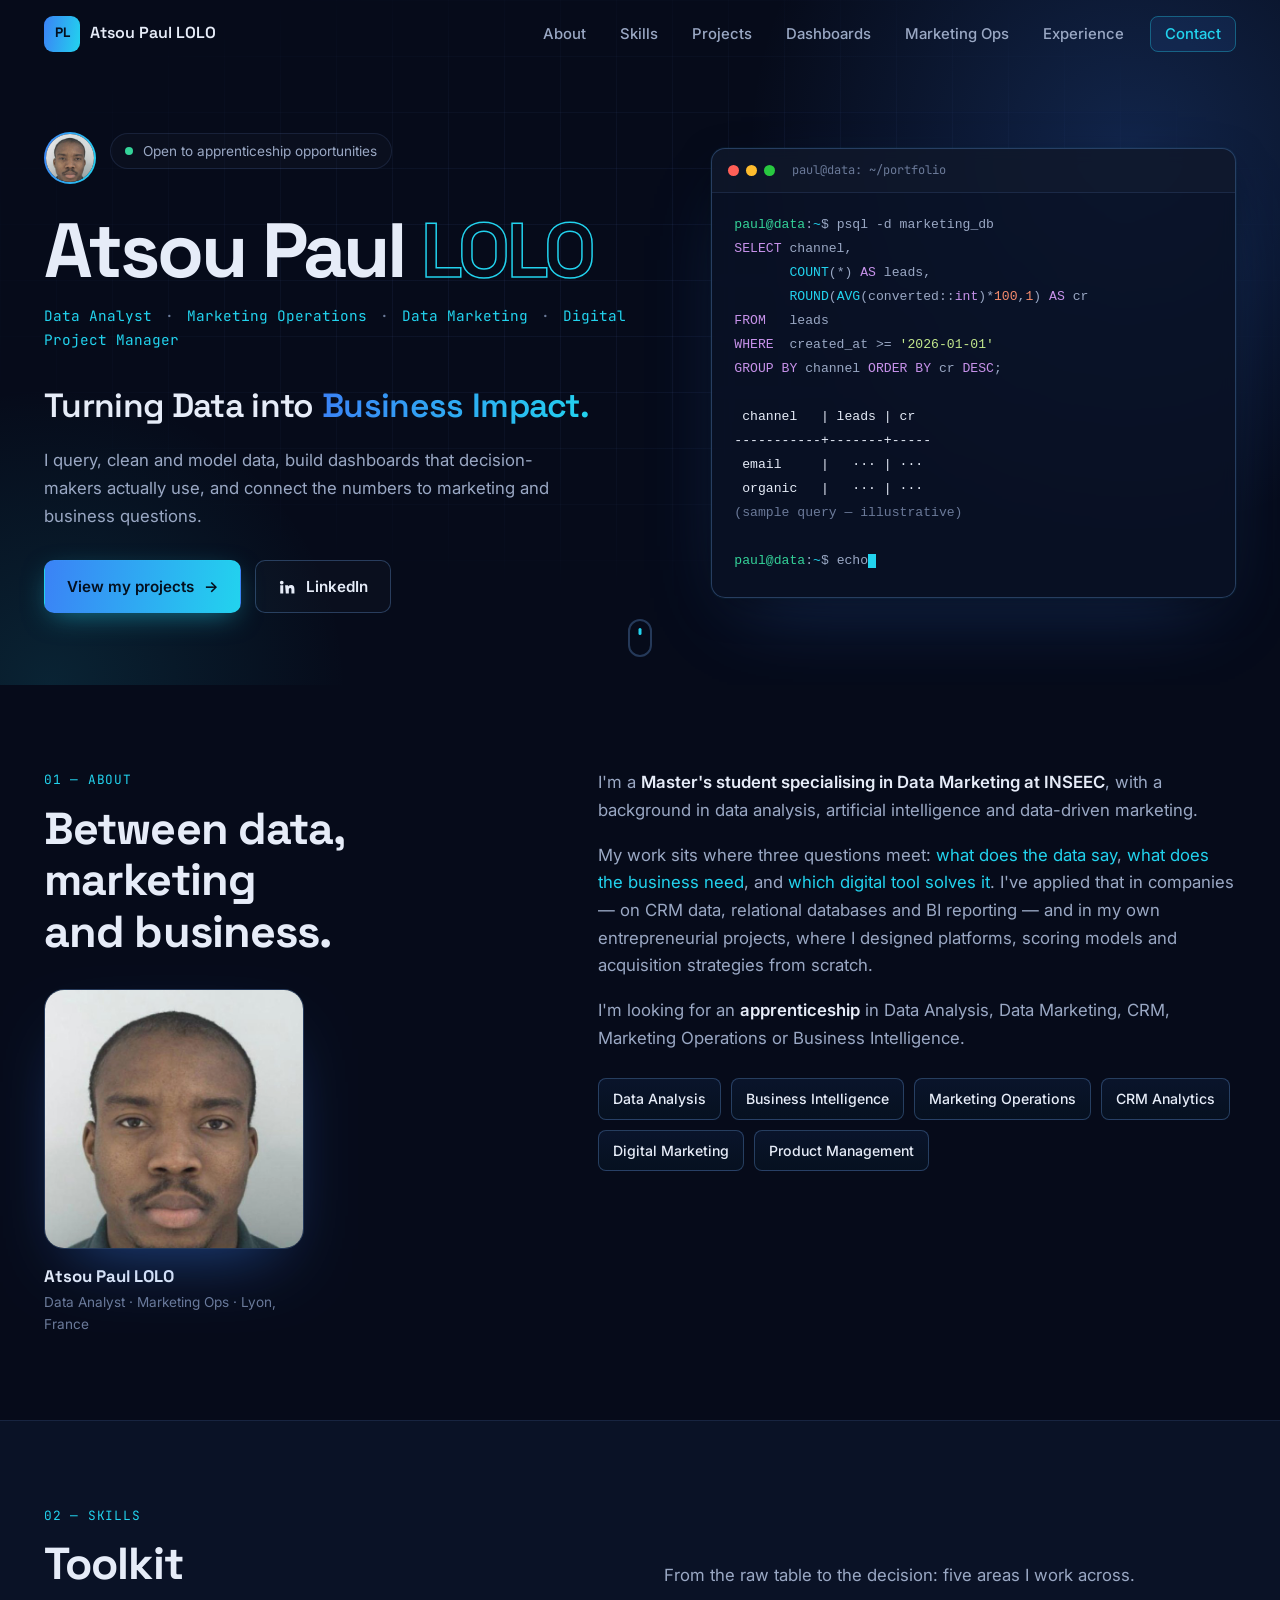
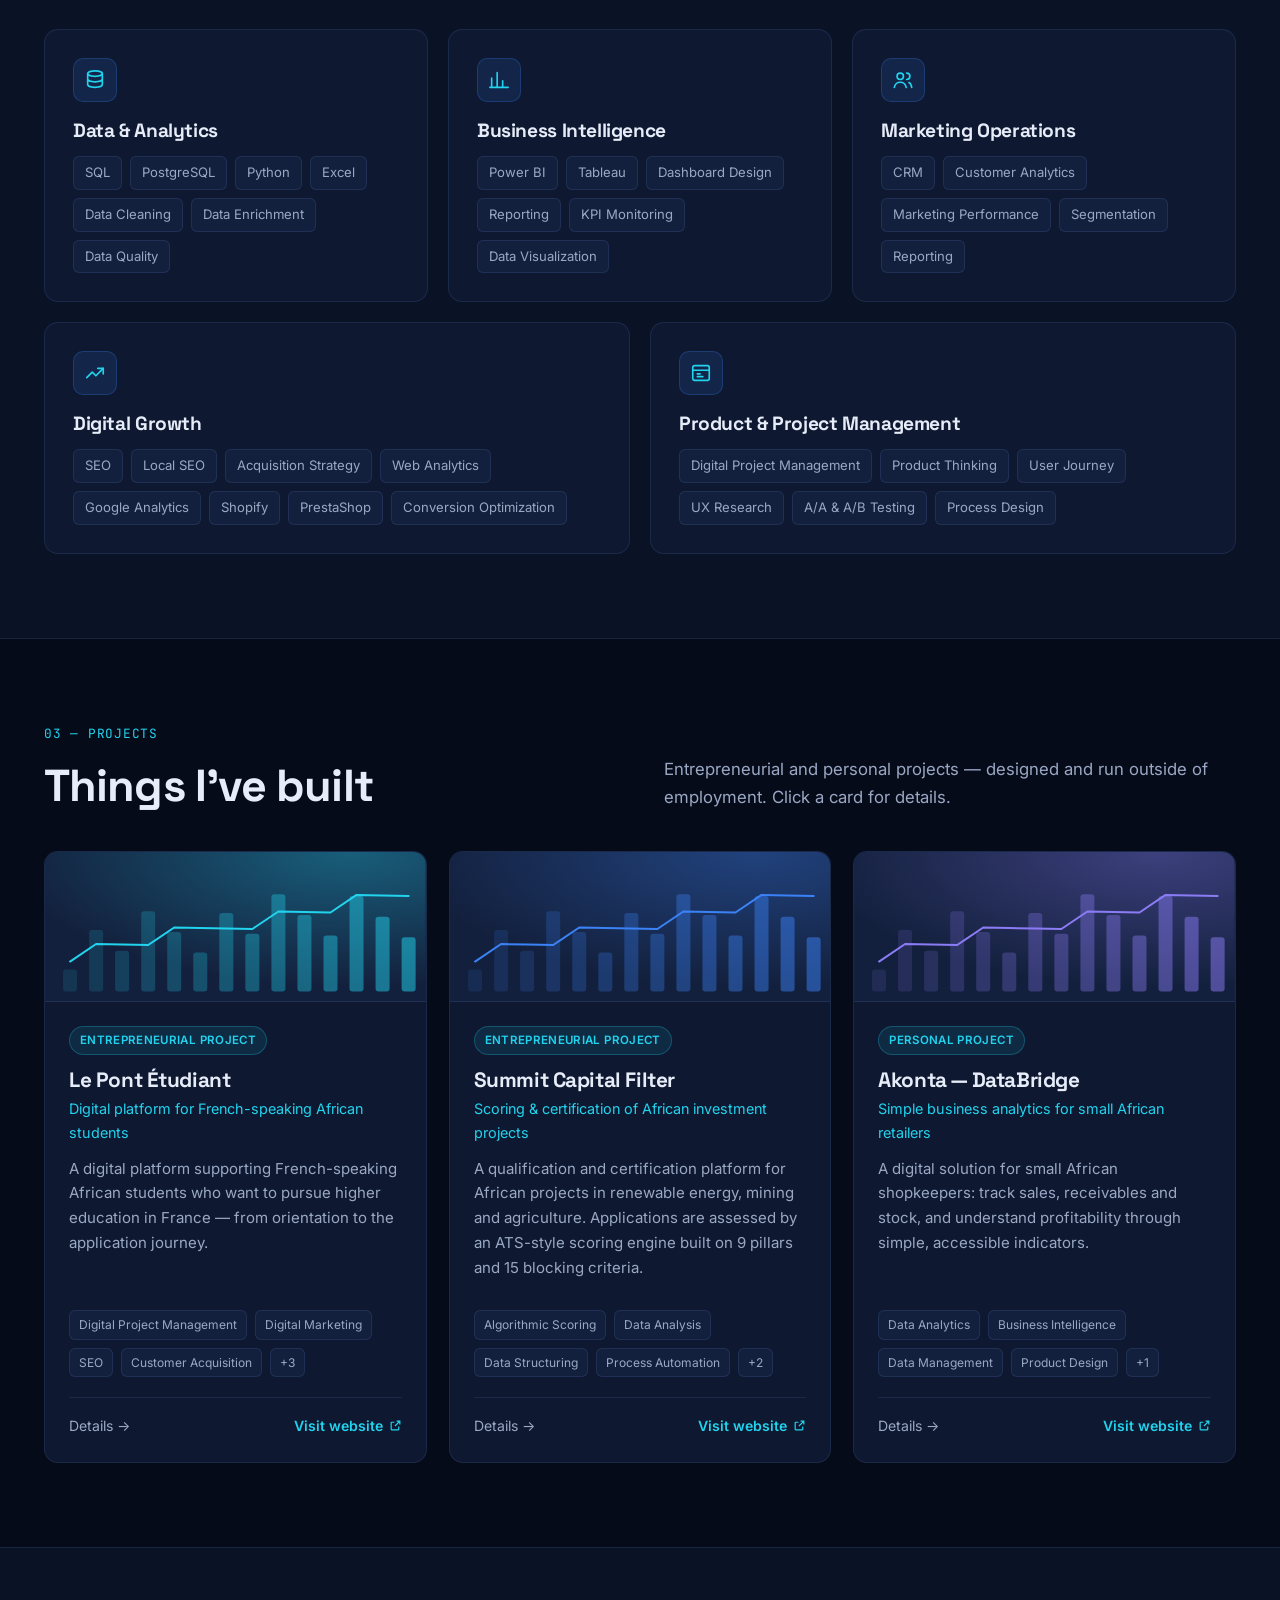
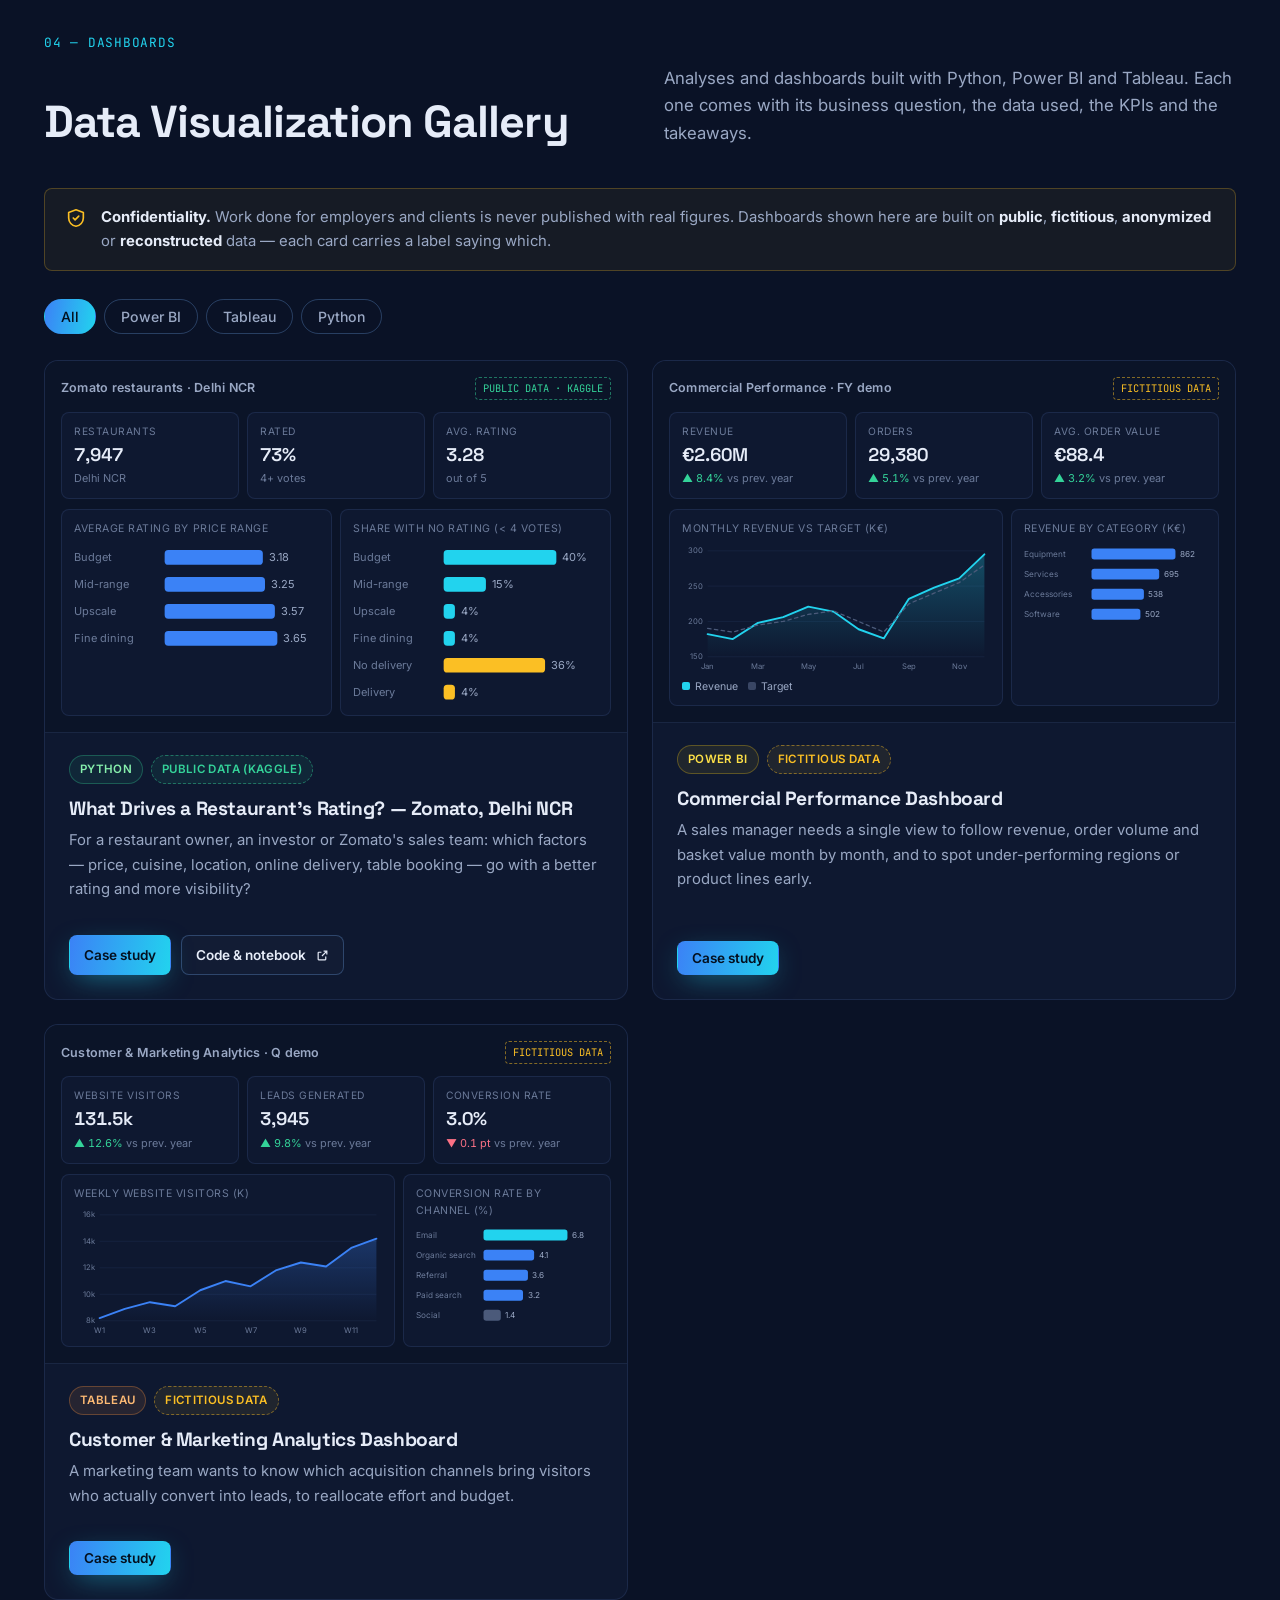
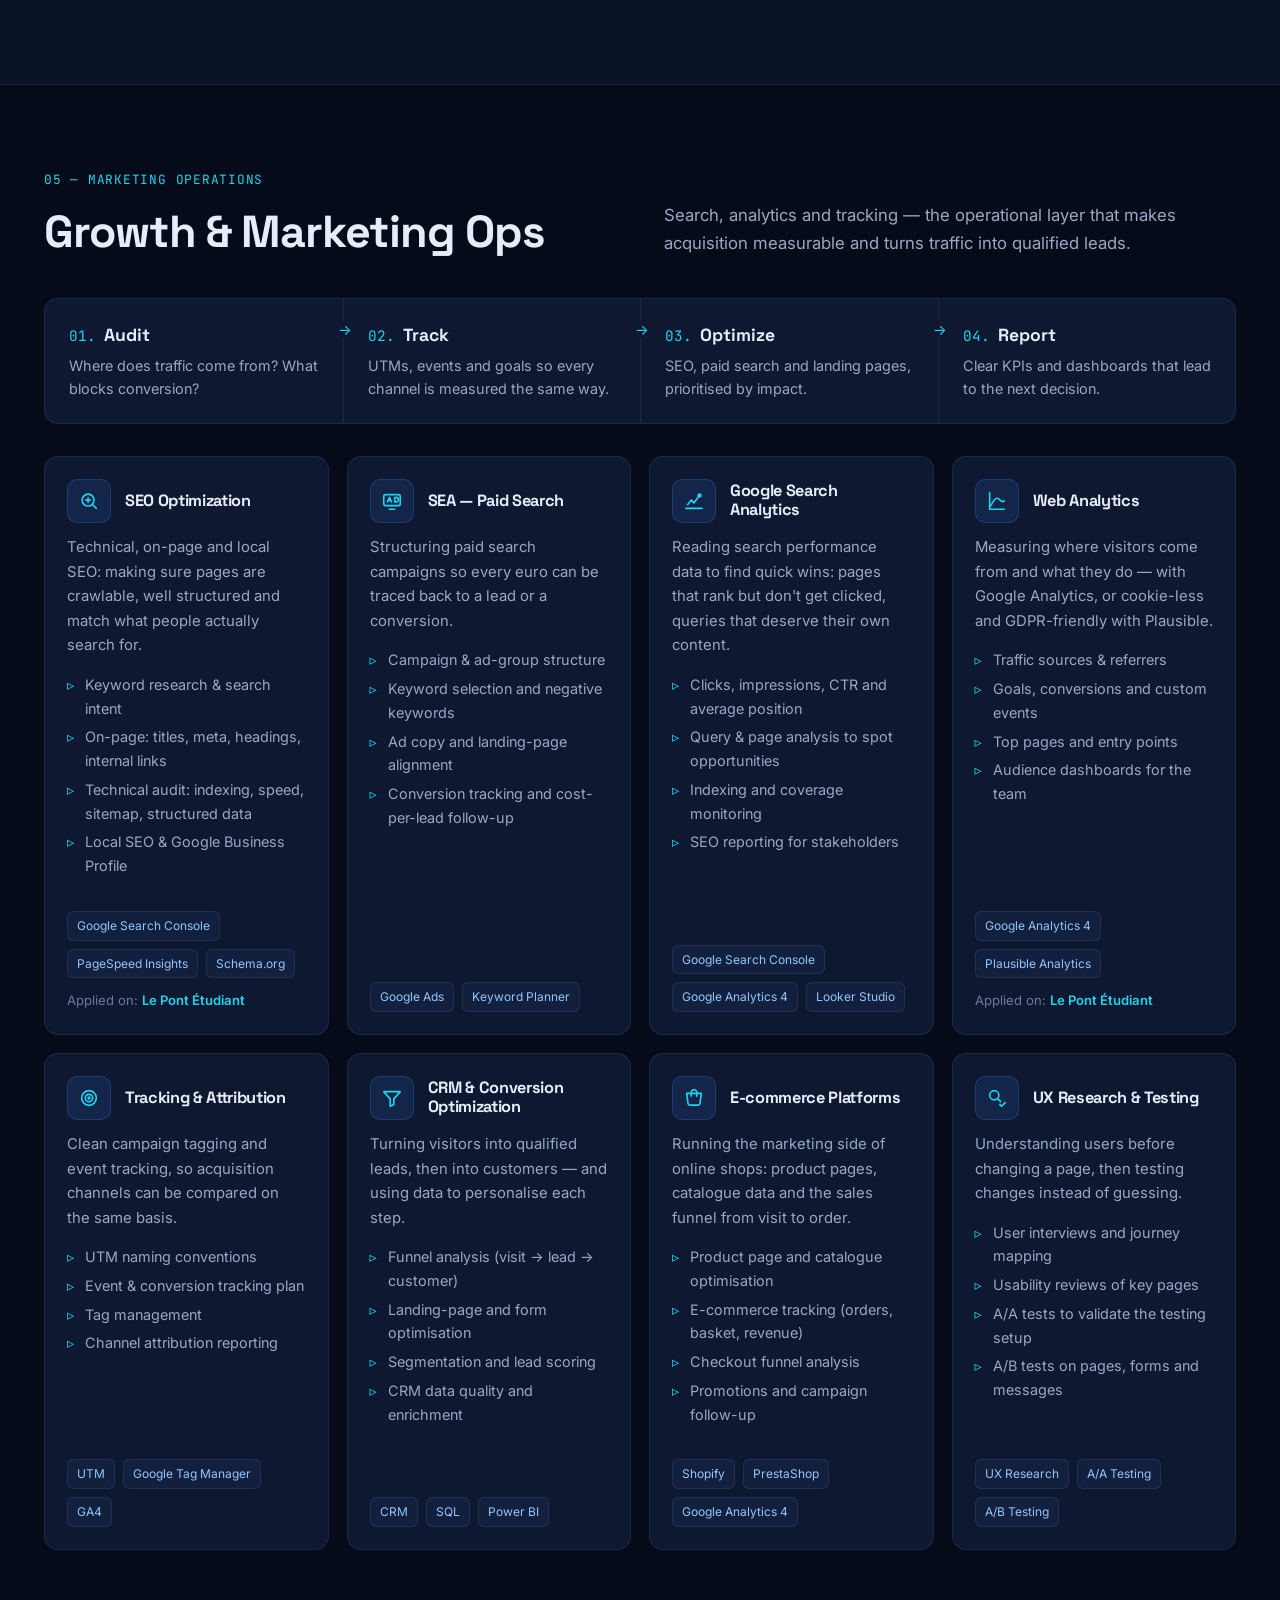
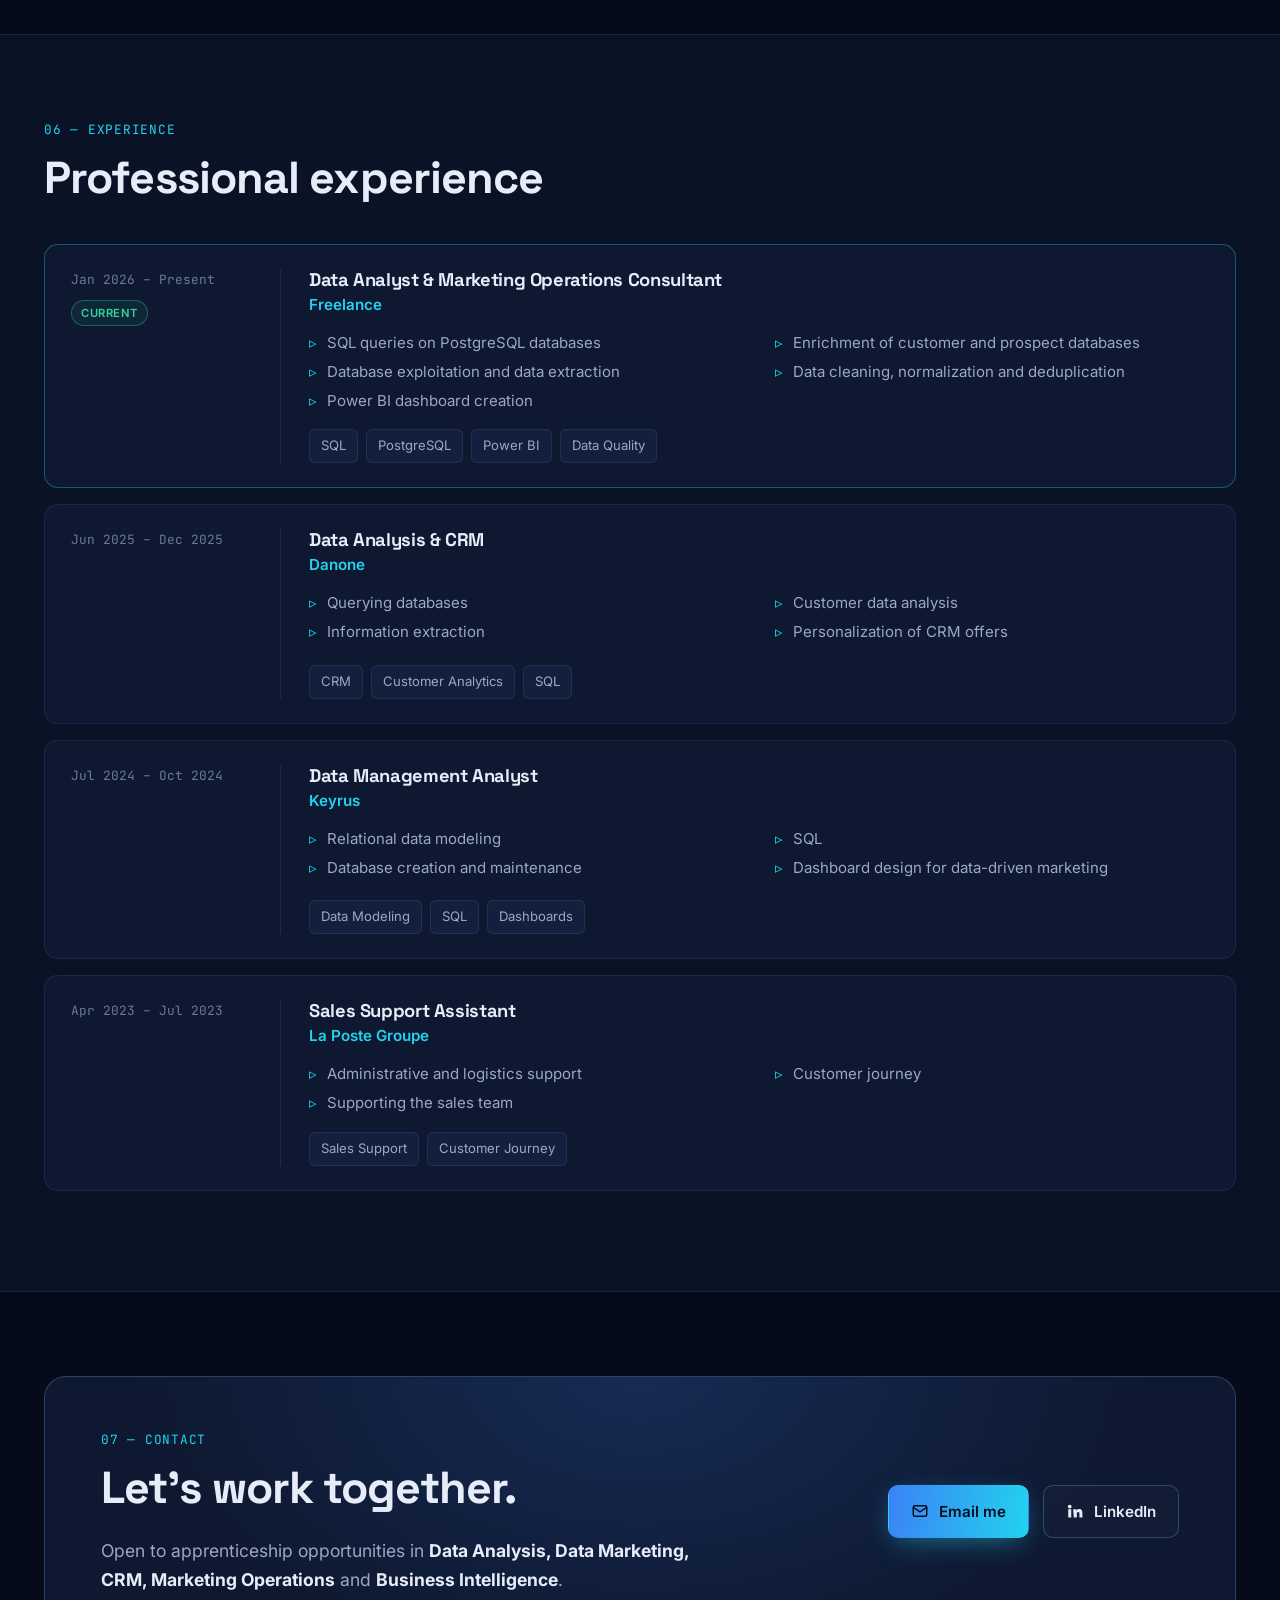
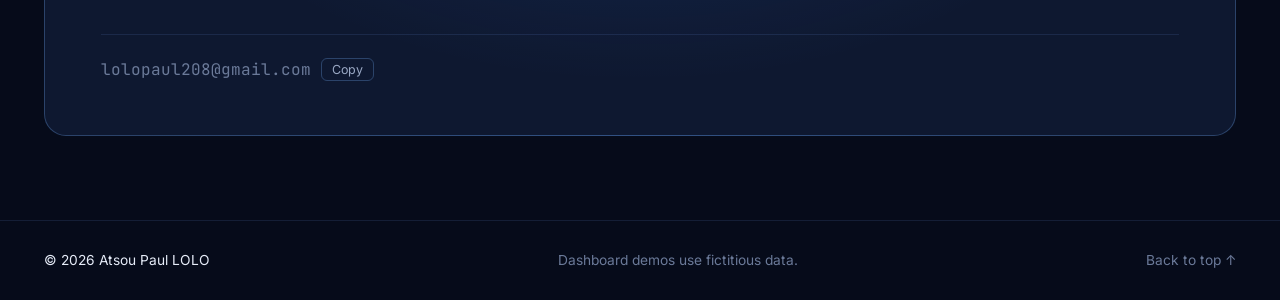
==== index.html @ 1a979874 "Add Zomato Delhi NCR case study to dashboards gallery - New Python / public-data card with real figu" ====
<!doctype html>
<html lang="en" class="no-js">
<head>
  <meta charset="utf-8">
  <script>document.documentElement.classList.remove("no-js");</script>
  <meta name="viewport" content="width=device-width, initial-scale=1">
  <title>Atsou Paul LOLO — Data Analyst | Marketing Operations | Data Marketing</title>
  <meta name="description" content="Portfolio of Atsou Paul LOLO, Data Analyst and Marketing Operations profile: SQL, Power BI, Tableau, CRM analytics and digital project management. Open to apprenticeship opportunities.">
  <meta name="author" content="Atsou Paul LOLO">
  <meta name="theme-color" content="#060b1a">
  <link rel="canonical" href="https://paul-lolo.netlify.app/">

  <!-- Open Graph / social sharing -->
  <meta property="og:type" content="website">
  <meta property="og:title" content="Atsou Paul LOLO — Turning Data into Business Impact">
  <meta property="og:description" content="Data Analyst | Marketing Operations | Data Marketing | Digital Project Manager. Projects, dashboards and experience.">
  <meta property="og:url" content="https://paul-lolo.netlify.app/">
  <meta property="og:image" content="https://paul-lolo.netlify.app/assets/og-image.png">
  <meta property="og:locale" content="en_US">
  <meta name="twitter:card" content="summary_large_image">
  <meta name="twitter:title" content="Atsou Paul LOLO — Turning Data into Business Impact">
  <meta name="twitter:description" content="Data Analyst | Marketing Operations | Data Marketing | Digital Project Manager.">
  <meta name="twitter:image" content="https://paul-lolo.netlify.app/assets/og-image.png">

  <link rel="icon" href="assets/favicon.svg" type="image/svg+xml">
  <link rel="preconnect" href="https://fonts.googleapis.com">
  <link rel="preconnect" href="https://fonts.gstatic.com" crossorigin>
  <link href="https://fonts.googleapis.com/css2?family=Space+Grotesk:wght@500;600;700&family=Inter:wght@400;500;600&family=JetBrains+Mono:wght@400;500&display=swap" rel="stylesheet">
  <link rel="stylesheet" href="css/style.css">

  <script type="application/ld+json">
  {
    "@context": "https://schema.org",
    "@type": "Person",
    "name": "Atsou Paul LOLO",
    "jobTitle": "Data Analyst | Marketing Operations | Data Marketing",
    "email": "mailto:lolopaul208@gmail.com",
    "url": "https://paul-lolo.netlify.app/",
    "image": "https://paul-lolo.netlify.app/assets/atsou-paul-lolo.jpg",
    "sameAs": ["https://www.linkedin.com/in/paul-lolo-960610234/", "https://github.com/lolopaul208"],
    "alumniOf": { "@type": "CollegeOrUniversity", "name": "INSEEC" },
    "knowsAbout": ["Data Analysis", "SQL", "Power BI", "Tableau", "CRM Analytics", "Marketing Operations", "SEO"]
  }
  </script>
</head>
<body>
  <a class="skip-link" href="#main">Skip to content</a>

  <header class="site-header" id="top">
    <nav class="nav container" aria-label="Main navigation">
      <a href="#home" class="brand" aria-label="Atsou Paul LOLO — home">
        <span class="brand-mark" aria-hidden="true">PL</span>
        <span class="brand-name">Atsou Paul LOLO</span>
      </a>
      <button class="nav-toggle" aria-expanded="false" aria-controls="nav-links" aria-label="Open menu">
        <span></span><span></span><span></span>
      </button>
      <ul class="nav-links" id="nav-links">
        <li><a href="#about">About</a></li>
        <li><a href="#skills">Skills</a></li>
        <li><a href="#projects">Projects</a></li>
        <li><a href="#dashboards">Dashboards</a></li>
        <li><a href="#marketing-ops">Marketing Ops</a></li>
        <li><a href="#experience">Experience</a></li>
        <li><a href="#contact" class="nav-cta">Contact</a></li>
      </ul>
    </nav>
  </header>

  <main id="main">

    <!-- ================================================================ HOME -->
    <section class="hero" id="home" aria-labelledby="hero-title">
      <div class="hero-grid-bg" aria-hidden="true"></div>
      <div class="container hero-inner">
        <div class="hero-text reveal">
          <div class="hero-id"><img class="hero-avatar" src="assets/atsou-paul-lolo.jpg" alt="" width="64" height="64"><p class="eyebrow"><span class="status-dot" aria-hidden="true"></span> Open to apprenticeship opportunities</p></div>
          <h1 id="hero-title">Atsou Paul <span class="accent">LOLO</span></h1>
          <p class="hero-role">Data Analyst <i>·</i> Marketing Operations <i>·</i> Data Marketing <i>·</i> Digital Project Manager</p>
          <p class="hero-tagline">Turning Data into <span class="grad">Business Impact.</span></p>
          <p class="hero-lead">I query, clean and model data, build dashboards that decision-makers actually use, and connect the numbers to marketing and business questions.</p>
          <div class="hero-actions">
            <a href="#projects" class="btn btn-primary">View my projects <span aria-hidden="true">→</span></a>
            <a href="https://www.linkedin.com/in/paul-lolo-960610234/" class="btn btn-ghost" target="_blank" rel="noopener">
              <svg class="ico" viewBox="0 0 24 24" aria-hidden="true"><path fill="currentColor" d="M4.98 3.5a2.5 2.5 0 1 1 0 5 2.5 2.5 0 0 1 0-5zM3 9.75h4v11H3zM9.5 9.75h3.8v1.5h.06c.53-1 1.83-2.06 3.77-2.06 4.03 0 4.77 2.65 4.77 6.1v5.46h-4v-4.84c0-1.16-.02-2.64-1.61-2.64-1.61 0-1.86 1.26-1.86 2.56v4.92h-4z"/></svg>
              LinkedIn
            </a>
          </div>
        </div>

        <div class="terminal reveal" role="img" aria-label="Terminal window showing an SQL query and its result">
          <div class="terminal-bar">
            <span class="dot r"></span><span class="dot y"></span><span class="dot g"></span>
            <span class="terminal-title">paul@data: ~/portfolio</span>
          </div>
          <pre class="terminal-body" aria-hidden="true"><code id="terminal-code"></code><span class="caret"></span></pre>
        </div>
      </div>
      <a href="#about" class="scroll-hint" aria-label="Scroll to About"><span></span></a>
    </section>

    <!-- =============================================================== ABOUT -->
    <section class="section" id="about" aria-labelledby="about-title">
      <div class="container about-grid">
        <div class="reveal">
          <p class="section-kicker">01 — About</p>
          <h2 id="about-title">Between data, marketing<br>and business.</h2>
          <figure class="about-photo">
            <img src="assets/atsou-paul-lolo.jpg" alt="Portrait of Atsou Paul LOLO" width="560" height="560" loading="lazy">
            <figcaption><strong>Atsou Paul LOLO</strong> <span>Data Analyst · Marketing Ops · Lyon, France</span></figcaption>
          </figure>
        </div>
        <div class="about-text reveal">
          <p>I'm a <strong>Master's student specialising in Data Marketing at INSEEC</strong>, with a background in data analysis, artificial intelligence and data-driven marketing.</p>
          <p>My work sits where three questions meet: <em>what does the data say</em>, <em>what does the business need</em>, and <em>which digital tool solves it</em>. I've applied that in companies — on CRM data, relational databases and BI reporting — and in my own entrepreneurial projects, where I designed platforms, scoring models and acquisition strategies from scratch.</p>
          <p>I'm looking for an <strong>apprenticeship</strong> in Data Analysis, Data Marketing, CRM, Marketing Operations or Business Intelligence.</p>
          <ul class="interest-list" aria-label="Areas of interest">
            <li>Data Analysis</li><li>Business Intelligence</li><li>Marketing Operations</li>
            <li>CRM Analytics</li><li>Digital Marketing</li><li>Product Management</li>
          </ul>
        </div>
      </div>
    </section>

    <!-- ============================================================== SKILLS -->
    <section class="section section-alt" id="skills" aria-labelledby="skills-title">
      <div class="container">
        <div class="section-head reveal">
          <p class="section-kicker">02 — Skills</p>
          <h2 id="skills-title">Toolkit</h2>
          <p class="section-sub">From the raw table to the decision: five areas I work across.</p>
        </div>
        <div class="skills-grid">
          <article class="skill-card reveal">
            <div class="skill-icon" aria-hidden="true"><svg viewBox="0 0 24 24"><ellipse cx="12" cy="5" rx="8" ry="3"/><path d="M4 5v6c0 1.7 3.6 3 8 3s8-1.3 8-3V5M4 11v6c0 1.7 3.6 3 8 3s8-1.3 8-3v-6"/></svg></div>
            <h3>Data &amp; Analytics</h3>
            <ul class="chips"><li>SQL</li><li>PostgreSQL</li><li>Python</li><li>Excel</li><li>Data Cleaning</li><li>Data Enrichment</li><li>Data Quality</li></ul>
          </article>
          <article class="skill-card reveal">
            <div class="skill-icon" aria-hidden="true"><svg viewBox="0 0 24 24"><path d="M4 20V10M10 20V4M16 20v-7M22 20H2"/></svg></div>
            <h3>Business Intelligence</h3>
            <ul class="chips"><li>Power BI</li><li>Tableau</li><li>Dashboard Design</li><li>Reporting</li><li>KPI Monitoring</li><li>Data Visualization</li></ul>
          </article>
          <article class="skill-card reveal">
            <div class="skill-icon" aria-hidden="true"><svg viewBox="0 0 24 24"><circle cx="9" cy="8" r="3.5"/><path d="M2.5 20c.8-3.5 3.4-5.5 6.5-5.5s5.7 2 6.5 5.5"/><path d="M16 4.5a3.5 3.5 0 0 1 0 7M18.5 14.8c1.6.8 2.6 2.6 3 5.2"/></svg></div>
            <h3>Marketing Operations</h3>
            <ul class="chips"><li>CRM</li><li>Customer Analytics</li><li>Marketing Performance</li><li>Segmentation</li><li>Reporting</li></ul>
          </article>
          <article class="skill-card reveal">
            <div class="skill-icon" aria-hidden="true"><svg viewBox="0 0 24 24"><path d="M3 17l6-6 4 4 8-8"/><path d="M15 7h6v6"/></svg></div>
            <h3>Digital Growth</h3>
            <ul class="chips"><li>SEO</li><li>Local SEO</li><li>Acquisition Strategy</li><li>Web Analytics</li><li>Google Analytics</li><li>Shopify</li><li>PrestaShop</li><li>Conversion Optimization</li></ul>
          </article>
          <article class="skill-card reveal">
            <div class="skill-icon" aria-hidden="true"><svg viewBox="0 0 24 24"><rect x="3" y="4" width="18" height="16" rx="2"/><path d="M3 9h18M8 13h3M8 16h6"/></svg></div>
            <h3>Product &amp; Project Management</h3>
            <ul class="chips"><li>Digital Project Management</li><li>Product Thinking</li><li>User Journey</li><li>UX Research</li><li>A/A &amp; A/B Testing</li><li>Process Design</li></ul>
          </article>
        </div>
      </div>
    </section>

    <!-- ============================================================ PROJECTS -->
    <section class="section" id="projects" aria-labelledby="projects-title">
      <div class="container">
        <div class="section-head reveal">
          <p class="section-kicker">03 — Projects</p>
          <h2 id="projects-title">Things I've built</h2>
          <p class="section-sub">Entrepreneurial and personal projects — designed and run outside of employment. Click a card for details.</p>
        </div>
        <div class="projects-grid" id="projects-grid"></div>
      </div>
    </section>

    <!-- ========================================================== DASHBOARDS -->
    <section class="section section-alt" id="dashboards" aria-labelledby="dash-title">
      <div class="container">
        <div class="section-head reveal">
          <p class="section-kicker">04 — Dashboards</p>
          <h2 id="dash-title">Data Visualization Gallery</h2>
          <p class="section-sub">Analyses and dashboards built with Python, Power BI and Tableau. Each one comes with its business question, the data used, the KPIs and the takeaways.</p>
        </div>

        <div class="privacy-note reveal" role="note">
          <svg viewBox="0 0 24 24" aria-hidden="true"><path d="M12 3l8 3v6c0 4.5-3.4 8.3-8 9-4.6-.7-8-4.5-8-9V6z"/><path d="M9 12l2 2 4-4"/></svg>
          <p><strong>Confidentiality.</strong> Work done for employers and clients is never published with real figures. Dashboards shown here are built on <strong>public</strong>, <strong>fictitious</strong>, <strong>anonymized</strong> or <strong>reconstructed</strong> data — each card carries a label saying which.</p>
        </div>

        <div class="dash-filters reveal" role="group" aria-label="Filter dashboards by tool">
          <button class="filter active" data-filter="all" aria-pressed="true">All</button>
          <button class="filter" data-filter="Power BI" aria-pressed="false">Power BI</button>
          <button class="filter" data-filter="Tableau" aria-pressed="false">Tableau</button>
          <button class="filter" data-filter="Python" aria-pressed="false">Python</button>
        </div>

        <div class="dash-grid" id="dash-grid"></div>
      </div>
    </section>

    <!-- ======================================================= MARKETING OPS -->
    <section class="section" id="marketing-ops" aria-labelledby="mops-title">
      <div class="container">
        <div class="section-head reveal">
          <p class="section-kicker">05 — Marketing Operations</p>
          <h2 id="mops-title">Growth &amp; Marketing Ops</h2>
          <p class="section-sub">Search, analytics and tracking — the operational layer that makes acquisition measurable and turns traffic into qualified leads.</p>
        </div>

        <ol class="workflow reveal" aria-label="How I work on acquisition">
          <li><p class="wf-head"><span class="wf-n">01.</span> <strong>Audit</strong></p> <span class="wf-desc">Where does traffic come from? What blocks conversion?</span></li>
          <li><p class="wf-head"><span class="wf-n">02.</span> <strong>Track</strong></p> <span class="wf-desc">UTMs, events and goals so every channel is measured the same way.</span></li>
          <li><p class="wf-head"><span class="wf-n">03.</span> <strong>Optimize</strong></p> <span class="wf-desc">SEO, paid search and landing pages, prioritised by impact.</span></li>
          <li><p class="wf-head"><span class="wf-n">04.</span> <strong>Report</strong></p> <span class="wf-desc">Clear KPIs and dashboards that lead to the next decision.</span></li>
        </ol>

        <div class="mops-grid" id="mops-grid"></div>
      </div>
    </section>

    <!-- ========================================================== EXPERIENCE -->
    <section class="section section-alt" id="experience" aria-labelledby="exp-title">
      <div class="container">
        <div class="section-head reveal">
          <p class="section-kicker">06 — Experience</p>
          <h2 id="exp-title">Professional experience</h2>
        </div>
        <ol class="timeline" id="timeline"></ol>
      </div>
    </section>

    <!-- ============================================================= CONTACT -->
    <section class="section contact" id="contact" aria-labelledby="contact-title">
      <div class="container">
        <div class="contact-card reveal">
          <div class="contact-left">
          <p class="section-kicker">07 — Contact</p>
          <h2 id="contact-title">Let's work together.</h2>
          <p class="contact-msg">Open to apprenticeship opportunities in <strong>Data Analysis, Data Marketing, CRM, Marketing Operations</strong> and <strong>Business Intelligence</strong>.</p>
          </div>
          <div class="contact-actions">
            <a class="btn btn-primary" href="mailto:lolopaul208@gmail.com?subject=Apprenticeship%20opportunity">
              <svg class="ico" viewBox="0 0 24 24" aria-hidden="true"><rect x="3" y="5" width="18" height="14" rx="2" fill="none" stroke="currentColor" stroke-width="2"/><path d="M3 7l9 6 9-6" fill="none" stroke="currentColor" stroke-width="2"/></svg>
              Email me
            </a>
            <a class="btn btn-ghost" href="https://www.linkedin.com/in/paul-lolo-960610234/" target="_blank" rel="noopener">
              <svg class="ico" viewBox="0 0 24 24" aria-hidden="true"><path fill="currentColor" d="M4.98 3.5a2.5 2.5 0 1 1 0 5 2.5 2.5 0 0 1 0-5zM3 9.75h4v11H3zM9.5 9.75h3.8v1.5h.06c.53-1 1.83-2.06 3.77-2.06 4.03 0 4.77 2.65 4.77 6.1v5.46h-4v-4.84c0-1.16-.02-2.64-1.61-2.64-1.61 0-1.86 1.26-1.86 2.56v4.92h-4z"/></svg>
              LinkedIn
            </a>
          </div>
          <p class="contact-email"><span class="mono">lolopaul208@gmail.com</span>
            <button class="copy-btn" data-copy="lolopaul208@gmail.com" aria-label="Copy email address">Copy</button>
          </p>
        </div>
      </div>
    </section>
  </main>

  <footer class="site-footer">
    <div class="container footer-inner">
      <p>© <span id="year"></span> Atsou Paul LOLO</p>
      <p class="muted">Dashboard demos use fictitious data.</p>
      <a href="#top" class="muted">Back to top ↑</a>
    </div>
  </footer>

  <!-- Detail dialog (projects & dashboards) -->
  <dialog class="modal" id="modal" aria-labelledby="modal-title">
    <button class="modal-close" aria-label="Close" data-close>×</button>
    <div class="modal-content" id="modal-content"></div>
  </dialog>

  <script src="js/data.js"></script>
  <script src="js/charts.js"></script>
  <script src="js/main.js"></script>
</body>
</html>
---- css/style.css ----
/* =====================================================================
   Paul LOLO — Portfolio
   Theme: dark navy, electric blue + cyan accents
   ===================================================================== */

:root {
  --bg: #060b1a;
  --bg-2: #0a1226;
  --surface: #0e1830;
  --surface-2: #13203d;
  --border: rgba(120, 160, 255, 0.12);
  --border-strong: rgba(120, 180, 255, 0.28);
  --text: #e6ecf8;
  --text-2: #9aa8c4;
  --text-3: #6b7a99;
  --blue: #3b82f6;
  --blue-2: #2563eb;
  --cyan: #22d3ee;
  --violet: #8b7cf6;
  --green: #34d399;
  --amber: #fbbf24;
  --rose: #fb7185;
  --grad: linear-gradient(100deg, var(--blue) 0%, var(--cyan) 100%);
  --radius: 14px;
  --radius-sm: 8px;
  --shadow: 0 10px 40px -12px rgba(0, 0, 0, 0.6);
  --font-display: "Space Grotesk", system-ui, sans-serif;
  --font-body: "Inter", system-ui, -apple-system, "Segoe UI", sans-serif;
  --font-mono: "JetBrains Mono", ui-monospace, SFMono-Regular, Menlo, monospace;
  --header-h: 68px;
}

*, *::before, *::after { box-sizing: border-box; }
html { scroll-behavior: smooth; scroll-padding-top: var(--header-h); -webkit-text-size-adjust: 100%; }
body {
  margin: 0;
  background: var(--bg);
  color: var(--text);
  font-family: var(--font-body);
  font-size: 16px;
  line-height: 1.65;
  -webkit-font-smoothing: antialiased;
  overflow-x: hidden;
}
img { max-width: 100%; display: block; }
a { color: inherit; text-decoration: none; }
h1, h2, h3, h4 { font-family: var(--font-display); line-height: 1.15; margin: 0 0 .5em; letter-spacing: -0.02em; }
h2 { font-size: clamp(1.9rem, 4vw, 2.8rem); }
h3 { font-size: 1.2rem; }
p { margin: 0 0 1em; }
ul, ol { margin: 0; padding: 0; list-style: none; }
.mono { font-family: var(--font-mono); }
.muted { color: var(--text-3); }
.container { width: 100%; max-width: 1180px; margin: 0 auto; padding: 0 24px; }
@media (max-width: 600px) { .container { padding: 0 16px; } }

:focus-visible { outline: 2px solid var(--cyan); outline-offset: 3px; border-radius: 4px; }
.skip-link {
  position: absolute; left: 16px; top: -60px; z-index: 200;
  background: var(--cyan); color: var(--bg); padding: 10px 16px; border-radius: 8px; font-weight: 600;
}
.skip-link:focus { top: 12px; }

/* ------------------------------------------------------------------ Buttons */
.btn {
  display: inline-flex; align-items: center; gap: 10px;
  padding: 13px 22px; border-radius: 10px;
  font-weight: 600; font-size: .95rem; border: 1px solid transparent;
  transition: transform .2s, box-shadow .2s, background .2s, border-color .2s;
  cursor: pointer; font-family: inherit;
}
.btn .ico { width: 18px; height: 18px; }
.btn-primary { background: var(--grad); color: #04101f; box-shadow: 0 8px 28px -8px rgba(34, 211, 238, .55); }
.btn-primary:hover { transform: translateY(-2px); box-shadow: 0 12px 34px -8px rgba(34, 211, 238, .75); }
.btn-ghost { border-color: var(--border-strong); color: var(--text); background: rgba(255,255,255,.02); }
.btn-ghost:hover { border-color: var(--cyan); color: var(--cyan); transform: translateY(-2px); }
.btn-sm { padding: 8px 14px; font-size: .85rem; border-radius: 8px; }

/* ------------------------------------------------------------------- Header */
.site-header {
  position: fixed; inset: 0 0 auto 0; z-index: 100; height: var(--header-h);
  transition: background .3s, border-color .3s, backdrop-filter .3s;
  border-bottom: 1px solid transparent;
}
.site-header.scrolled {
  background: rgba(6, 11, 26, .78); backdrop-filter: blur(14px); -webkit-backdrop-filter: blur(14px);
  border-bottom-color: var(--border);
}
.nav { display: flex; align-items: center; justify-content: space-between; height: 100%; }
.brand { display: flex; align-items: center; gap: 10px; font-family: var(--font-display); font-weight: 600; }
.brand-mark {
  display: grid; place-items: center; width: 36px; height: 36px; border-radius: 9px;
  background: var(--grad); color: #04101f; font-size: .85rem; font-weight: 700;
}
.nav-links { display: flex; gap: 6px; align-items: center; }
.nav-links a {
  padding: 8px 14px; border-radius: 8px; color: var(--text-2); font-size: .93rem; font-weight: 500;
  transition: color .2s, background .2s;
}
.nav-links a:hover, .nav-links a.active { color: var(--text); background: rgba(59,130,246,.1); }
.nav-links a.nav-cta { color: var(--cyan); border: 1px solid rgba(34,211,238,.35); margin-left: 6px; }
.nav-links a.nav-cta:hover { background: rgba(34,211,238,.1); }
.nav-toggle { display: none; background: none; border: 0; padding: 8px; cursor: pointer; }
.nav-toggle span { display: block; width: 22px; height: 2px; background: var(--text); margin: 5px 0; transition: .3s; border-radius: 2px; }

@media (max-width: 860px) {
  .nav-toggle { display: block; }
  .nav-links {
    position: fixed; top: var(--header-h); left: 0; right: 0;
    flex-direction: column; align-items: stretch; gap: 2px;
    padding: 12px 16px 20px; background: rgba(6,11,26,.97); backdrop-filter: blur(14px);
    border-bottom: 1px solid var(--border);
    transform: translateY(-12px); opacity: 0; pointer-events: none; transition: .25s;
  }
  .nav-links.open { transform: none; opacity: 1; pointer-events: auto; }
  .nav-links a { padding: 12px 14px; font-size: 1rem; }
  .nav-links a.nav-cta { margin: 6px 0 0; text-align: center; }
  .nav-toggle[aria-expanded="true"] span:nth-child(1) { transform: translateY(7px) rotate(45deg); }
  .nav-toggle[aria-expanded="true"] span:nth-child(2) { opacity: 0; }
  .nav-toggle[aria-expanded="true"] span:nth-child(3) { transform: translateY(-7px) rotate(-45deg); }
}

/* --------------------------------------------------------------------- Hero */
.hero {
  position: relative; min-height: 100vh; min-height: 100svh;
  display: flex; align-items: center; padding: calc(var(--header-h) + 40px) 0 80px;
  overflow: hidden;
}
.hero::before {
  content: ""; position: absolute; width: 900px; height: 900px; right: -300px; top: -300px;
  background: radial-gradient(circle, rgba(59,130,246,.22), transparent 60%); pointer-events: none;
}
.hero::after {
  content: ""; position: absolute; width: 700px; height: 700px; left: -300px; bottom: -350px;
  background: radial-gradient(circle, rgba(34,211,238,.12), transparent 60%); pointer-events: none;
}
.hero-grid-bg {
  position: absolute; inset: 0;
  background-image: linear-gradient(var(--border) 1px, transparent 1px), linear-gradient(90deg, var(--border) 1px, transparent 1px);
  background-size: 56px 56px;
  mask-image: radial-gradient(ellipse 70% 60% at 50% 40%, #000 30%, transparent 80%);
  -webkit-mask-image: radial-gradient(ellipse 70% 60% at 50% 40%, #000 30%, transparent 80%);
  opacity: .5;
}
.hero-inner { position: relative; z-index: 1; display: grid; grid-template-columns: 1.1fr 1fr; gap: 56px; align-items: center; }
.eyebrow {
  display: inline-flex; align-items: center; gap: 10px; font-size: .85rem; color: var(--text-2);
  padding: 6px 14px; border: 1px solid var(--border); border-radius: 999px; background: rgba(255,255,255,.02);
}
.status-dot { width: 8px; height: 8px; border-radius: 50%; background: var(--green); box-shadow: 0 0 0 0 rgba(52,211,153,.6); animation: pulse 2s infinite; }
@keyframes pulse { 70% { box-shadow: 0 0 0 8px rgba(52,211,153,0); } 100% { box-shadow: 0 0 0 0 rgba(52,211,153,0); } }
.hero h1 { font-size: clamp(3rem, 8vw, 5.4rem); margin: 22px 0 10px; font-weight: 700; letter-spacing: -0.04em; }
.hero h1 .accent { color: transparent; -webkit-text-stroke: 1.5px var(--cyan); }
.hero-role { font-family: var(--font-mono); font-size: .9rem; color: var(--cyan); margin-bottom: 26px; }
.hero-role i { color: var(--text-3); font-style: normal; margin: 0 4px; }
.hero-tagline { font-family: var(--font-display); font-size: clamp(1.5rem, 3vw, 2.1rem); font-weight: 600; margin-bottom: 14px; letter-spacing: -0.02em; }
.grad { background: var(--grad); -webkit-background-clip: text; background-clip: text; color: transparent; }
.hero-lead { color: var(--text-2); max-width: 520px; font-size: 1.05rem; }
.hero-actions { display: flex; gap: 14px; flex-wrap: wrap; margin-top: 30px; }

.terminal {
  background: rgba(10, 18, 38, .85); border: 1px solid var(--border-strong); border-radius: var(--radius);
  box-shadow: var(--shadow), 0 0 0 1px rgba(34,211,238,.05), 0 30px 80px -30px rgba(59,130,246,.35);
  overflow: hidden; backdrop-filter: blur(8px);
}
.terminal-bar { display: flex; align-items: center; gap: 7px; padding: 12px 16px; border-bottom: 1px solid var(--border); background: rgba(255,255,255,.02); }
.terminal-bar .dot { width: 11px; height: 11px; border-radius: 50%; }
.dot.r { background: #ff5f57; } .dot.y { background: #febc2e; } .dot.g { background: #28c840; }
.terminal-title { margin-left: 10px; font-family: var(--font-mono); font-size: .75rem; color: var(--text-3); }
.terminal-body {
  margin: 0; padding: 20px 22px 24px; font-family: var(--font-mono); font-size: .82rem; line-height: 1.75;
  color: var(--text-2); min-height: 340px; white-space: pre-wrap; word-break: break-word;
}
.terminal-body .k { color: #c792ea; } .terminal-body .f { color: var(--cyan); }
.terminal-body .s { color: #c3e88d; } .terminal-body .n { color: #f78c6c; }
.terminal-body .c { color: var(--text-3); } .terminal-body .p { color: var(--green); }
.terminal-body .o { color: var(--text); }
.caret { display: inline-block; width: 8px; height: 1.05em; background: var(--cyan); vertical-align: text-bottom; animation: blink 1s steps(1) infinite; }
@keyframes blink { 50% { opacity: 0; } }

.scroll-hint { position: absolute; bottom: 28px; left: 50%; translate: -50% 0; width: 24px; height: 38px; border: 2px solid var(--border-strong); border-radius: 14px; z-index: 1; }
.scroll-hint span { position: absolute; top: 7px; left: 50%; translate: -50% 0; width: 3px; height: 7px; background: var(--cyan); border-radius: 2px; animation: scroll 1.8s infinite; }
@keyframes scroll { 0% { opacity: 1; top: 7px; } 100% { opacity: 0; top: 20px; } }

@media (max-width: 960px) {
  .hero-inner { grid-template-columns: 1fr; gap: 40px; }
  .terminal-body { min-height: 0; font-size: .76rem; }
  .scroll-hint { display: none; }
}

/* ----------------------------------------------------------------- Sections */
.section { padding: 110px 0; position: relative; }
.section-alt { background: var(--bg-2); border-block: 1px solid var(--border); }
.section-kicker { font-family: var(--font-mono); font-size: .8rem; color: var(--cyan); letter-spacing: .06em; text-transform: uppercase; margin-bottom: 12px; }
.section-head { max-width: 680px; margin-bottom: 52px; }
.section-sub { color: var(--text-2); font-size: 1.05rem; }
@media (max-width: 600px) { .section { padding: 76px 0; } .section-head { margin-bottom: 36px; } }

/* About */
.about-grid { display: grid; grid-template-columns: 1fr 1.3fr; gap: 64px; align-items: start; }
.about-text p { color: var(--text-2); font-size: 1.05rem; }
.about-text strong { color: var(--text); font-weight: 600; }
.about-text em { color: var(--cyan); font-style: normal; }
.interest-list { display: flex; flex-wrap: wrap; gap: 10px; margin-top: 26px; }
.interest-list li {
  padding: 8px 14px; border-radius: 8px; font-size: .88rem; font-weight: 500;
  border: 1px solid var(--border-strong); background: linear-gradient(180deg, rgba(59,130,246,.08), rgba(34,211,238,.03));
}
@media (max-width: 860px) { .about-grid { grid-template-columns: 1fr; gap: 20px; } }

/* Skills */
.skills-grid { display: grid; grid-template-columns: repeat(6, 1fr); gap: 20px; }
.skill-card { grid-column: span 2; }
.skill-card:nth-child(4), .skill-card:nth-child(5) { grid-column: span 3; }
.skill-card, .project-card, .dash-card {
  background: var(--surface); border: 1px solid var(--border); border-radius: var(--radius);
  transition: transform .25s, border-color .25s, box-shadow .25s;
}
.skill-card { padding: 28px; }
.skill-card:hover, .project-card:hover, .dash-card:hover {
  transform: translateY(-4px); border-color: var(--border-strong);
  box-shadow: 0 18px 40px -20px rgba(34,211,238,.25);
}
.skill-icon { width: 44px; height: 44px; border-radius: 10px; display: grid; place-items: center; margin-bottom: 18px; background: rgba(59,130,246,.12); border: 1px solid rgba(59,130,246,.25); }
.skill-icon svg { width: 22px; height: 22px; fill: none; stroke: var(--cyan); stroke-width: 1.8; stroke-linecap: round; stroke-linejoin: round; }
.chips { display: flex; flex-wrap: wrap; gap: 8px; margin-top: 14px; }
.chips li { font-size: .82rem; padding: 5px 11px; border-radius: 6px; background: var(--surface-2); color: var(--text-2); border: 1px solid var(--border); }
@media (max-width: 960px) { .skills-grid { grid-template-columns: 1fr 1fr; } .skill-card, .skill-card:nth-child(4), .skill-card:nth-child(5) { grid-column: auto; } .skill-card:last-child { grid-column: 1 / -1; } }
@media (max-width: 600px) { .skills-grid { grid-template-columns: 1fr; } }

/* Projects */
.projects-grid { display: grid; grid-template-columns: repeat(3, 1fr); gap: 22px; }
.project-card { display: flex; flex-direction: column; overflow: hidden; cursor: pointer; text-align: left; color: inherit; font: inherit; padding: 0; }
.project-visual { height: 150px; position: relative; overflow: hidden; border-bottom: 1px solid var(--border); background: var(--surface-2); }
.project-visual svg { position: absolute; inset: 0; width: 100%; height: 100%; }
.project-body { padding: 24px; display: flex; flex-direction: column; flex: 1; }
.badge {
  display: inline-flex; align-items: center; gap: 6px; font-size: .72rem; font-weight: 600; letter-spacing: .03em;
  padding: 4px 10px; border-radius: 999px; text-transform: uppercase; width: fit-content;
}
.badge-project { color: var(--cyan); background: rgba(34,211,238,.1); border: 1px solid rgba(34,211,238,.25); }
.badge-tool { color: #93c5fd; background: rgba(59,130,246,.12); border: 1px solid rgba(59,130,246,.3); }
.badge-tool.tableau { color: #fdba74; background: rgba(251,146,60,.1); border-color: rgba(251,146,60,.3); }
.badge-tool.powerbi { color: #fde047; background: rgba(250,204,21,.08); border-color: rgba(250,204,21,.28); }
.badge-data { color: var(--amber); background: rgba(251,191,36,.08); border: 1px dashed rgba(251,191,36,.45); }
.project-card h3 { margin: 14px 0 4px; font-size: 1.3rem; }
.project-tagline { color: var(--cyan); font-size: .9rem; margin-bottom: 12px; }
.project-desc { color: var(--text-2); font-size: .94rem; flex: 1; }
.project-card .chips li { font-size: .75rem; padding: 4px 9px; }
.card-foot { display: flex; justify-content: space-between; align-items: center; margin-top: 20px; padding-top: 16px; border-top: 1px solid var(--border); font-size: .88rem; }
.card-foot .more { color: var(--text-2); }
.card-foot .ext { color: var(--cyan); font-weight: 600; display: inline-flex; align-items: center; gap: 6px; }
.card-foot .ext:hover { text-decoration: underline; }
.project-card:hover .more { color: var(--text); }
@media (max-width: 960px) { .projects-grid { grid-template-columns: 1fr 1fr; } }
@media (max-width: 640px) { .projects-grid { grid-template-columns: 1fr; } }

/* Dashboards */
.privacy-note {
  display: flex; gap: 14px; align-items: flex-start; padding: 16px 20px; margin-bottom: 28px;
  border-radius: var(--radius-sm); border: 1px solid rgba(251,191,36,.25); background: rgba(251,191,36,.05);
}
.privacy-note svg { width: 22px; height: 22px; flex-shrink: 0; fill: none; stroke: var(--amber); stroke-width: 1.8; stroke-linecap: round; stroke-linejoin: round; margin-top: 2px; }
.privacy-note p { margin: 0; color: var(--text-2); font-size: .93rem; }
.privacy-note strong { color: var(--text); }
.dash-filters { display: flex; gap: 8px; margin-bottom: 26px; flex-wrap: wrap; }
.filter {
  background: transparent; color: var(--text-2); border: 1px solid var(--border-strong);
  padding: 8px 16px; border-radius: 999px; cursor: pointer; font: 500 .88rem var(--font-body); transition: .2s;
}
.filter:hover { color: var(--text); border-color: var(--cyan); }
.filter.active { background: var(--grad); color: #04101f; border-color: transparent; }
.dash-grid { display: grid; grid-template-columns: repeat(2, 1fr); gap: 24px; }
.dash-card { overflow: hidden; display: flex; flex-direction: column; }
.dash-card[hidden] { display: none; }
.dash-preview { padding: 16px; background: #0b1428; border-bottom: 1px solid var(--border); }
.dash-preview img { border-radius: 8px; border: 1px solid var(--border); width: 100%; aspect-ratio: 16/10; object-fit: cover; }
.dash-body { padding: 22px 24px 24px; display: flex; flex-direction: column; flex: 1; }
.dash-badges { display: flex; gap: 8px; flex-wrap: wrap; }
.dash-body h3 { margin: 14px 0 8px; }
.dash-body .problem { color: var(--text-2); font-size: .93rem; flex: 1; }
.dash-actions { display: flex; gap: 10px; flex-wrap: wrap; margin-top: 18px; }
.dash-placeholder {
  border: 1.5px dashed var(--border-strong); border-radius: var(--radius); display: grid; place-items: center;
  text-align: center; padding: 40px 24px; color: var(--text-3); min-height: 200px;
}
.dash-placeholder strong { display: block; color: var(--text-2); font-family: var(--font-display); font-size: 1.05rem; margin-bottom: 6px; }
.dash-placeholder p { margin: 0; font-size: .88rem; max-width: 420px; }
@media (max-width: 900px) { .dash-grid { grid-template-columns: 1fr; } }

/* Mini dashboard (demo) */
.mini-dash { font-family: var(--font-body); color: var(--text); position: relative; }
.mini-dash .md-head { display: flex; justify-content: space-between; align-items: center; margin-bottom: 12px; gap: 8px; }
.mini-dash .md-title { font-size: .78rem; font-weight: 600; color: var(--text-2); letter-spacing: .02em; }
.mini-dash .md-flag { font-size: .65rem; font-family: var(--font-mono); color: var(--amber); border: 1px dashed rgba(251,191,36,.5); padding: 2px 7px; border-radius: 4px; white-space: nowrap; }
.kpis { display: grid; grid-template-columns: repeat(3, 1fr); gap: 8px; margin-bottom: 10px; }
.kpi { background: var(--surface); border: 1px solid var(--border); border-radius: 8px; padding: 10px 12px; min-width: 0; }
.kpi-label { font-size: .64rem; color: var(--text-3); text-transform: uppercase; letter-spacing: .05em; white-space: nowrap; overflow: hidden; text-overflow: ellipsis; }
.kpi-value { font-family: var(--font-display); font-size: 1.15rem; font-weight: 600; font-variant-numeric: tabular-nums; }
.kpi-delta { font-size: .68rem; font-variant-numeric: tabular-nums; }
.kpi-delta.up { color: var(--green); } .kpi-delta.down { color: var(--rose); }
.md-row { display: grid; grid-template-columns: 1.6fr 1fr; gap: 8px; }
.md-panel { background: var(--surface); border: 1px solid var(--border); border-radius: 8px; padding: 10px 12px; min-width: 0; }
.md-panel-title { font-size: .66rem; color: var(--text-3); text-transform: uppercase; letter-spacing: .05em; margin-bottom: 6px; }
.md-panel svg { width: 100%; height: auto; display: block; overflow: visible; }
.chart-axis { fill: var(--text-3); font-size: 9px; font-family: var(--font-body); }
.chart-grid { stroke: rgba(120,160,255,.08); stroke-width: 1; }
.chart-tip {
  position: absolute; pointer-events: none; z-index: 5; background: #0a1226; border: 1px solid var(--border-strong);
  padding: 6px 9px; border-radius: 6px; font-size: .72rem; white-space: nowrap; opacity: 0; transition: opacity .12s;
  box-shadow: var(--shadow);
}
.chart-tip b { font-variant-numeric: tabular-nums; }
.legend { display: flex; flex-wrap: wrap; gap: 10px; font-size: .66rem; color: var(--text-2); margin-top: 6px; }
.legend span { display: inline-flex; align-items: center; gap: 5px; }
.legend i { width: 8px; height: 8px; border-radius: 2px; display: inline-block; }
@media (max-width: 520px) {
  .kpis { grid-template-columns: repeat(3, 1fr); gap: 6px; }
  .kpi { padding: 8px; } .kpi-value { font-size: .95rem; }
  .md-row { grid-template-columns: 1fr; }
}

/* Timeline */
.timeline { position: relative; max-width: 860px; }
.timeline::before { content: ""; position: absolute; left: 11px; top: 8px; bottom: 8px; width: 2px; background: linear-gradient(var(--cyan), var(--blue) 50%, transparent); opacity: .5; }
.tl-item { position: relative; padding-left: 52px; margin-bottom: 26px; }
.tl-dot { position: absolute; left: 4px; top: 26px; width: 16px; height: 16px; border-radius: 50%; background: var(--bg); border: 2px solid var(--blue); }
.tl-item.current .tl-dot { border-color: var(--cyan); background: var(--cyan); box-shadow: 0 0 0 5px rgba(34,211,238,.15); }
.tl-card { background: var(--surface); border: 1px solid var(--border); border-radius: var(--radius); padding: 24px 26px; transition: border-color .25s, transform .25s; }
.tl-card:hover { border-color: var(--border-strong); transform: translateX(4px); }
.tl-top { display: flex; justify-content: space-between; align-items: baseline; flex-wrap: wrap; gap: 6px 16px; }
.tl-role { font-size: 1.15rem; margin: 0; }
.tl-company { color: var(--cyan); font-weight: 600; font-size: .95rem; margin: 2px 0 0; }
.tl-period { font-family: var(--font-mono); font-size: .8rem; color: var(--text-3); white-space: nowrap; }
.tl-missions { margin-top: 14px; }
.tl-missions li { position: relative; padding-left: 18px; color: var(--text-2); font-size: .94rem; margin-bottom: 4px; }
.tl-missions li::before { content: "▹"; position: absolute; left: 0; color: var(--cyan); }
.tl-card .chips { margin-top: 16px; }
@media (max-width: 600px) { .tl-item { padding-left: 38px; } .tl-card { padding: 20px; } }

/* Contact */
.contact-card {
  text-align: center; max-width: 780px; margin: 0 auto; padding: 64px 40px; border-radius: 22px;
  border: 1px solid var(--border-strong); position: relative; overflow: hidden;
  background: radial-gradient(ellipse at top, rgba(59,130,246,.18), transparent 60%), var(--surface);
}
.contact-msg { color: var(--text-2); font-size: 1.1rem; max-width: 560px; margin: 0 auto 30px; }
.contact-msg strong { color: var(--text); }
.contact-actions { display: flex; justify-content: center; gap: 14px; flex-wrap: wrap; }
.contact-email { margin: 26px 0 0; color: var(--text-3); display: flex; align-items: center; justify-content: center; gap: 10px; flex-wrap: wrap; }
.copy-btn { background: none; border: 1px solid var(--border-strong); color: var(--text-2); border-radius: 6px; padding: 3px 10px; font: .78rem var(--font-body); cursor: pointer; }
.copy-btn:hover { color: var(--cyan); border-color: var(--cyan); }
@media (max-width: 600px) { .contact-card { padding: 44px 20px; } }

/* Footer */
.site-footer { border-top: 1px solid var(--border); padding: 28px 0; font-size: .86rem; }
.footer-inner { display: flex; justify-content: space-between; gap: 12px; flex-wrap: wrap; }
.footer-inner p { margin: 0; }

/* Modal */
.modal {
  width: min(860px, calc(100vw - 24px)); max-height: calc(100vh - 40px); padding: 0;
  border: 1px solid var(--border-strong); border-radius: 18px; background: var(--bg-2); color: var(--text);
  box-shadow: 0 40px 120px -20px rgba(0,0,0,.8);
}
.modal::backdrop { background: rgba(2,5,14,.75); backdrop-filter: blur(4px); }
.modal[open] { animation: pop .22s ease-out; }
@keyframes pop { from { opacity: 0; transform: translateY(12px) scale(.98); } }
.modal-close {
  position: sticky; top: 12px; float: right; margin: 12px 12px 0 0; z-index: 2;
  width: 38px; height: 38px; border-radius: 50%; border: 1px solid var(--border-strong);
  background: var(--surface); color: var(--text); font-size: 1.4rem; line-height: 1; cursor: pointer;
}
.modal-close:hover { border-color: var(--cyan); color: var(--cyan); }
.modal-content { padding: 34px 36px 36px; }
.modal-content h3 { font-size: 1.7rem; margin: 14px 0 6px; }
.modal-content h4 { font-size: .78rem; font-family: var(--font-mono); color: var(--cyan); text-transform: uppercase; letter-spacing: .07em; margin: 26px 0 10px; font-weight: 500; }
.modal-content p { color: var(--text-2); }
.modal-content .dash-preview { border-radius: var(--radius); border: 1px solid var(--border); margin: 20px 0 6px; }
.detail-grid { display: grid; grid-template-columns: 1fr 1fr; gap: 0 32px; }
.detail-list li { position: relative; padding-left: 18px; color: var(--text-2); margin-bottom: 6px; font-size: .95rem; }
.detail-list li::before { content: "▹"; position: absolute; left: 0; color: var(--cyan); }
.modal-actions { display: flex; gap: 10px; flex-wrap: wrap; margin-top: 28px; }
@media (max-width: 640px) { .modal-content { padding: 26px 18px 24px; } .detail-grid { grid-template-columns: 1fr; } }

/* Reveal on scroll */
.reveal { opacity: 0; transform: translateY(18px); transition: opacity .7s ease, transform .7s ease; }
.reveal.in { opacity: 1; transform: none; }
.no-js .reveal { opacity: 1; transform: none; }

@media (prefers-reduced-motion: reduce) {
  html { scroll-behavior: auto; }
  *, *::before, *::after { animation-duration: .01ms !important; animation-iteration-count: 1 !important; transition-duration: .01ms !important; }
  .reveal { opacity: 1; transform: none; }
}

/* Utilities */
.sr-only { position: absolute; width: 1px; height: 1px; padding: 0; margin: -1px; overflow: hidden; clip: rect(0 0 0 0); white-space: nowrap; border: 0; }
.linklike { background: none; border: 0; padding: 0; font: inherit; color: var(--text-2); cursor: pointer; }
.linklike:hover { color: var(--text); }
@media (max-width: 520px) { .kpi-delta .muted { display: none; } .mini-dash .md-title { font-size: .72rem; } }

/* ---- Landscape / desktop density (v2) ---- */
.container { max-width: 1240px; }
.section { padding: 84px 0; }
.section-head { max-width: none; display: grid; grid-template-columns: 1fr 1fr; column-gap: 48px; align-items: end; margin-bottom: 40px; }
.section-head .section-kicker { grid-column: 1 / -1; }
.section-head h2 { margin: 0; }
.section-head .section-sub { margin: 0; }
.hero { min-height: 0; padding: calc(var(--header-h) + 64px) 0 72px; }
.hero-inner { grid-template-columns: 1.15fr 1fr; gap: 64px; }
.timeline { max-width: none; }
.timeline::before { display: none; }
.tl-item { padding-left: 0; margin-bottom: 16px; }
.tl-dot { display: none; }
.tl-card { display: grid; grid-template-columns: 210px 1fr; gap: 28px; }
.tl-card:hover { transform: none; }
.tl-side { border-right: 1px solid var(--border); padding-right: 20px; display: flex; flex-direction: column; gap: 10px; align-items: flex-start; }
.tl-now { font-size: .7rem; font-weight: 600; text-transform: uppercase; letter-spacing: .05em; color: var(--green); border: 1px solid rgba(52,211,153,.35); background: rgba(52,211,153,.08); padding: 3px 9px; border-radius: 999px; }
.tl-item.current .tl-card { border-color: rgba(34,211,238,.35); }
.tl-main .tl-missions { columns: 2; column-gap: 32px; }
.tl-main .tl-missions li { break-inside: avoid; }
.contact-card { max-width: none; display: grid; grid-template-columns: 1.4fr 1fr; gap: 40px; align-items: center; text-align: left; padding: 52px 56px; }
.contact-card .contact-msg { margin: 0; max-width: none; }
.contact-actions { justify-content: flex-end; }
.contact-email { grid-column: 1 / -1; justify-content: flex-start; margin: 0; padding-top: 22px; border-top: 1px solid var(--border); }
@media (max-width: 960px) {
  .section-head { grid-template-columns: 1fr; row-gap: 12px; }
  .hero-inner { grid-template-columns: 1fr; gap: 40px; }
  .contact-card { grid-template-columns: 1fr; text-align: center; padding: 44px 24px; }
  .contact-actions, .contact-email { justify-content: center; }
}
@media (max-width: 700px) {
  .section { padding: 64px 0; }
  .tl-card { grid-template-columns: 1fr; gap: 10px; }
  .tl-side { border-right: 0; padding-right: 0; flex-direction: row; align-items: center; }
  .tl-main .tl-missions { columns: 1; }
}

/* ---- Marketing Ops ---- */
.workflow { display: grid; grid-template-columns: repeat(4, 1fr); gap: 0; margin-bottom: 32px; border: 1px solid var(--border); border-radius: var(--radius); overflow: hidden; background: var(--surface); counter-reset: none; }
.workflow li { padding: 22px 24px; display: flex; flex-direction: column; gap: 4px; position: relative; }
.workflow li + li { border-left: 1px solid var(--border); }
.workflow li:not(:last-child)::after { content: "→"; position: absolute; right: -9px; top: 22px; z-index: 1; color: var(--cyan); background: var(--surface); font-size: .9rem; line-height: 1; padding: 2px 0; }
.wf-n { font-family: var(--font-mono); font-size: .75rem; color: var(--cyan); }
.workflow strong { font-family: var(--font-display); font-size: 1.1rem; }
.workflow li span:last-child { color: var(--text-2); font-size: .9rem; }
.mops-grid { display: grid; grid-template-columns: repeat(3, 1fr); gap: 20px; }
.mops-card { background: var(--surface); border: 1px solid var(--border); border-radius: var(--radius); padding: 26px; display: flex; flex-direction: column; transition: transform .25s, border-color .25s, box-shadow .25s; }
.mops-card:hover { transform: translateY(-4px); border-color: var(--border-strong); box-shadow: 0 18px 40px -20px rgba(34,211,238,.25); }
.mops-top { display: flex; align-items: center; gap: 14px; margin-bottom: 12px; }
.mops-top .skill-icon { margin: 0; flex-shrink: 0; }
.mops-top h3 { margin: 0; font-size: 1.12rem; }
.mops-text { color: var(--text-2); font-size: .93rem; }
.mops-card .detail-list li { font-size: .9rem; margin-bottom: 5px; }
.mops-foot { margin-top: auto; padding-top: 14px; }
.mops-card .chips li { font-size: .75rem; padding: 4px 9px; color: #93c5fd; }
.mops-used { margin: 12px 0 0; font-size: .82rem; color: var(--text-3); }
.mops-used strong { color: var(--cyan); font-weight: 600; }
@media (max-width: 1100px) { .nav-links a { padding: 8px 10px; font-size: .9rem; } }
@media (max-width: 960px) { .mops-grid { grid-template-columns: 1fr 1fr; } .workflow { grid-template-columns: 1fr 1fr; } .workflow li:nth-child(3) { border-left: 0; } .workflow li:nth-child(n+3) { border-top: 1px solid var(--border); } .workflow li::after { display: none; } }
@media (max-width: 640px) { .mops-grid, .workflow { grid-template-columns: 1fr; } .workflow li + li { border-left: 0; border-top: 1px solid var(--border); } }

/* ---- v3: photo, workflow labels, 4-col ops grid ---- */
.hero h1 { font-size: clamp(2.8rem, 6.4vw, 4.8rem); }
.hero-id { display: flex; align-items: center; gap: 14px; flex-wrap: wrap; }
.hero-avatar { width: 52px; height: 52px; border-radius: 50%; object-fit: cover; border: 2px solid transparent; background: var(--grad) border-box; box-shadow: 0 0 0 3px var(--bg) inset; }
.about-photo { margin: 32px 0 0; max-width: 320px; }
.about-photo img { width: 100%; aspect-ratio: 1; object-fit: cover; border-radius: 20px; border: 1px solid var(--border-strong); box-shadow: 0 30px 70px -30px rgba(59,130,246,.55); filter: saturate(.95) contrast(1.03); }
.about-photo figcaption { margin-top: 14px; display: flex; flex-direction: column; }
.about-photo figcaption strong { font-family: var(--font-display); font-size: 1.05rem; }
.about-photo figcaption span { color: var(--text-3); font-size: .85rem; }
.workflow .wf-head { margin: 0; display: flex; align-items: baseline; gap: 8px; }
.workflow .wf-n { font-size: .9rem; }
.workflow .wf-desc { color: var(--text-2); font-size: .9rem; }
.mops-grid { grid-template-columns: repeat(4, 1fr); gap: 18px; }
.mops-card { padding: 22px; }
.mops-top h3 { font-size: 1.02rem; }
@media (max-width: 1180px) { .mops-grid { grid-template-columns: repeat(2, 1fr); } }
@media (max-width: 860px) { .about-photo { max-width: 240px; margin-top: 24px; } }
@media (max-width: 640px) { .mops-grid { grid-template-columns: 1fr; } }
.about-photo { max-width: 260px; }
.about-photo img { height: auto; }
.badge-tool.python { color: #86efac; background: rgba(52,211,153,.08); border-color: rgba(52,211,153,.3); }
.mini-dash .md-flag-real { color: var(--green); border-color: rgba(52,211,153,.5); }
.md-row-even { grid-template-columns: 1fr 1fr; }
@media (max-width: 520px) { .md-row-even { grid-template-columns: 1fr; } }
.badge-data-real { color: var(--green); background: rgba(52,211,153,.08); border-color: rgba(52,211,153,.45); }
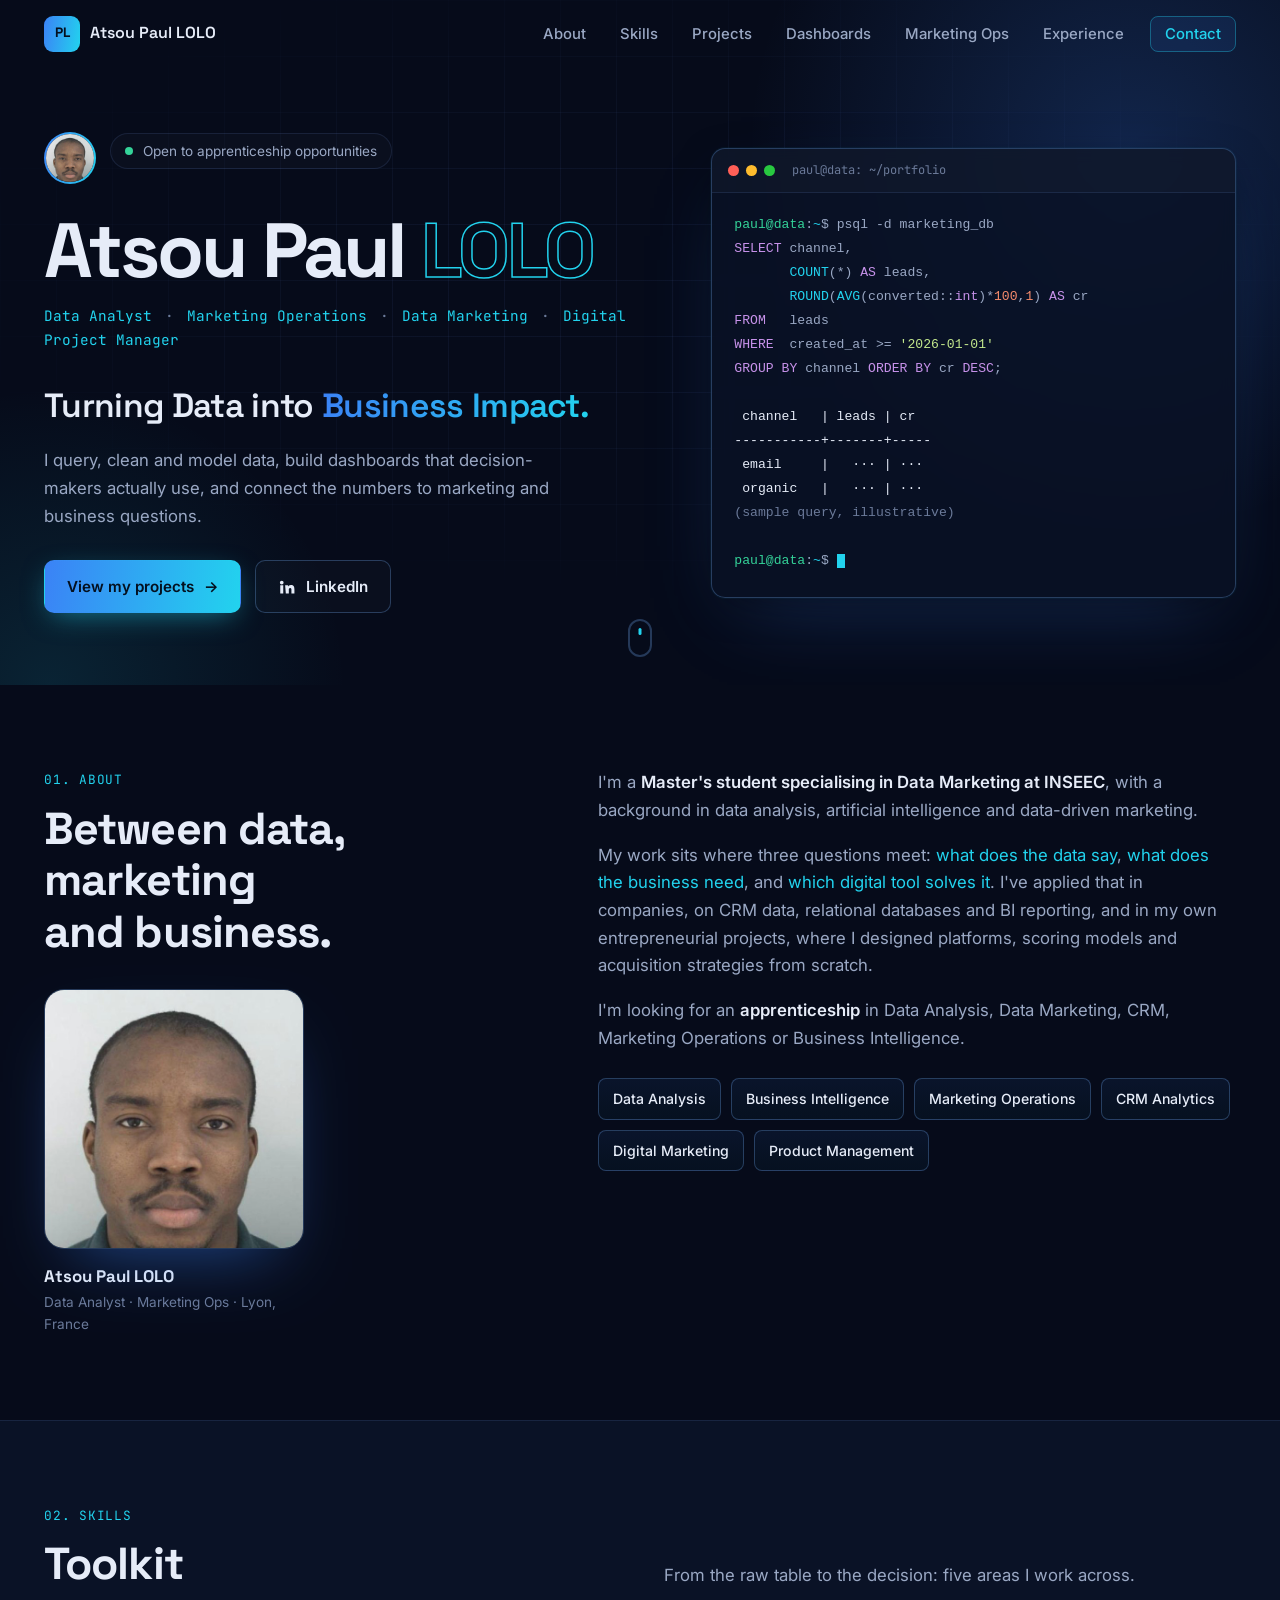
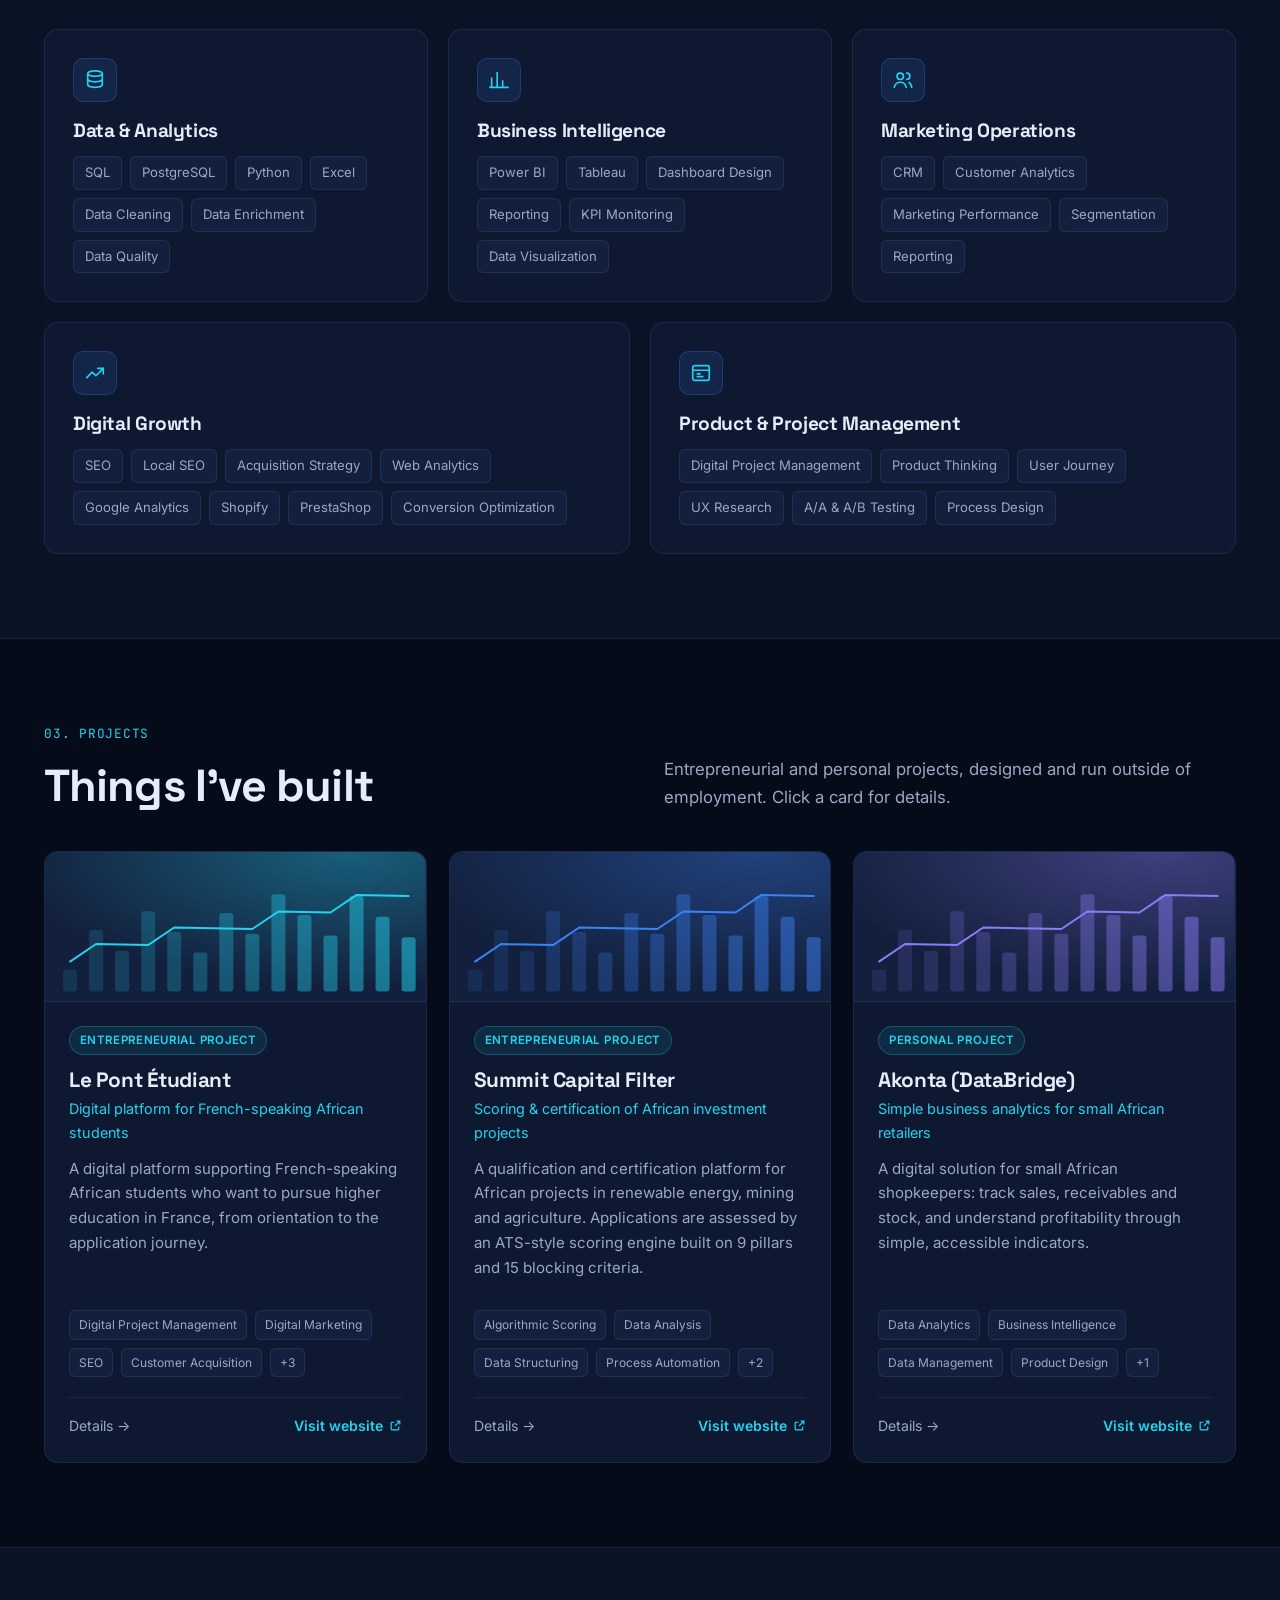
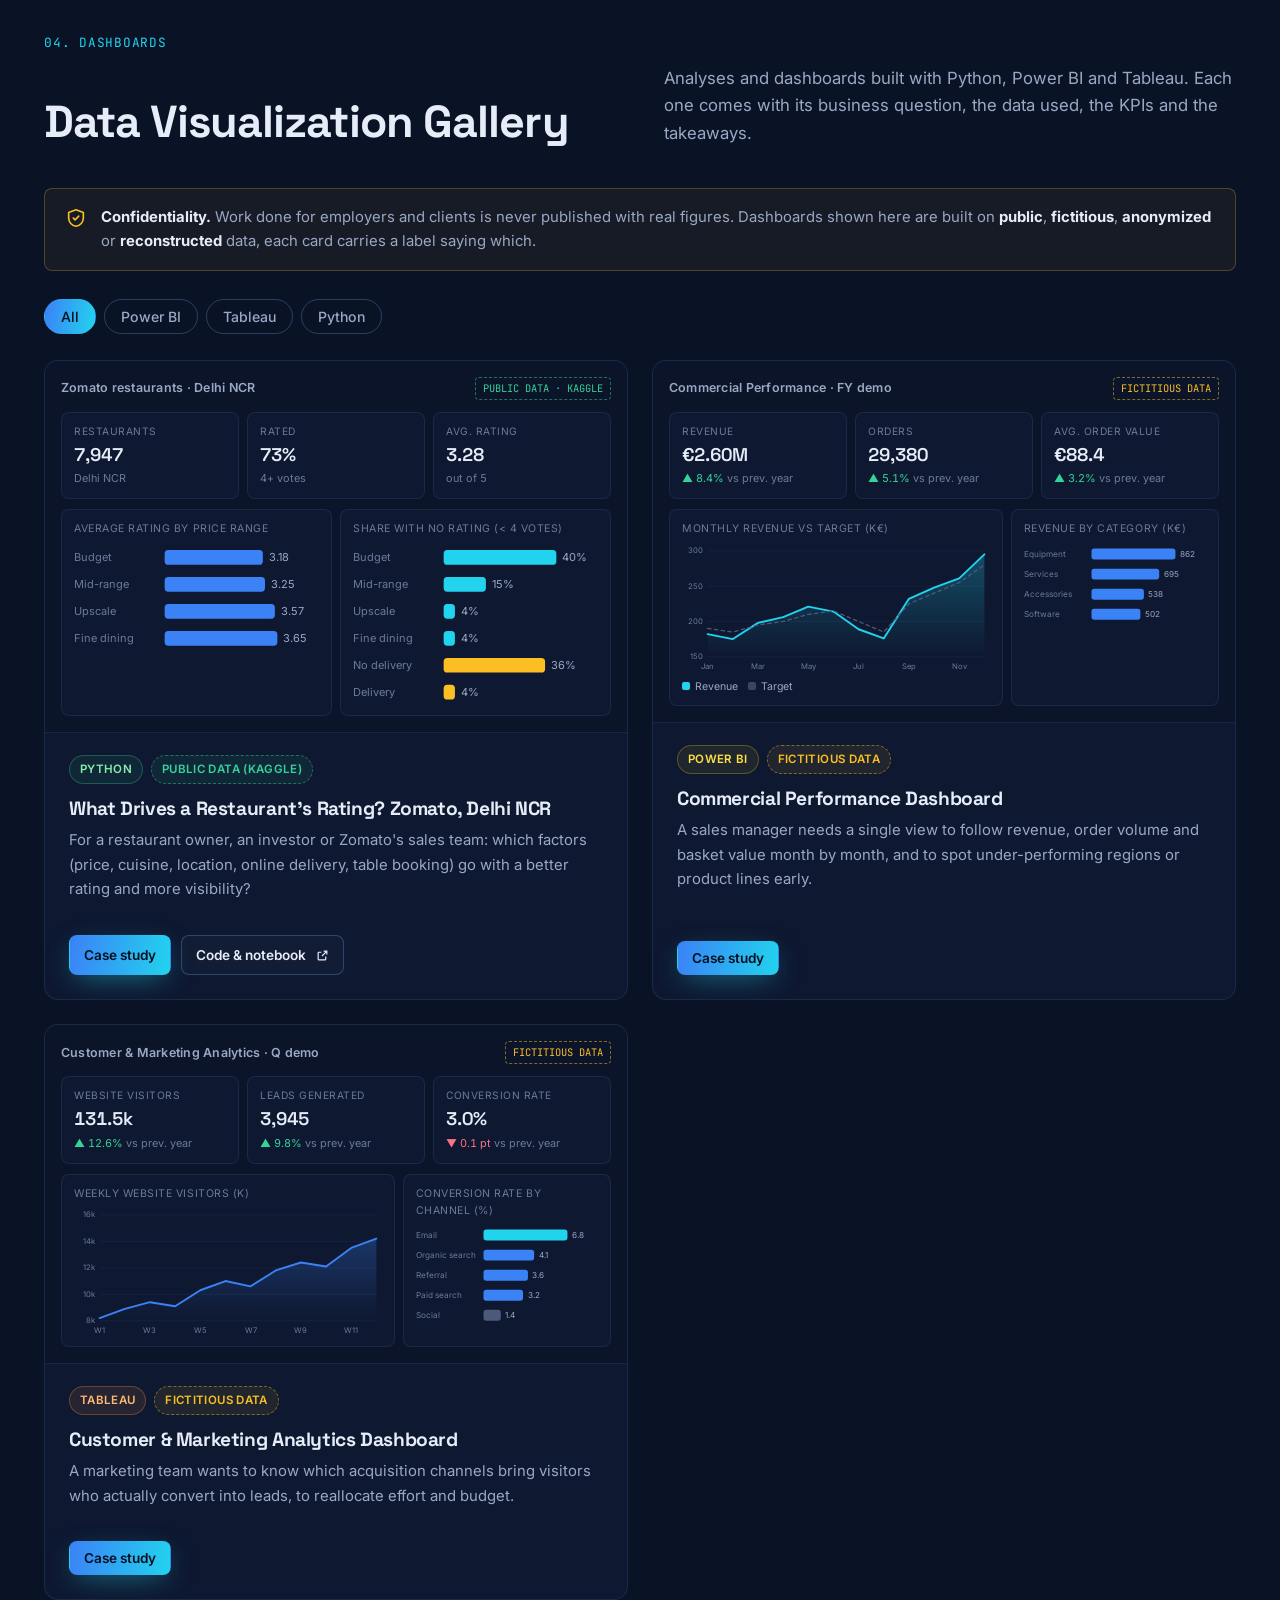
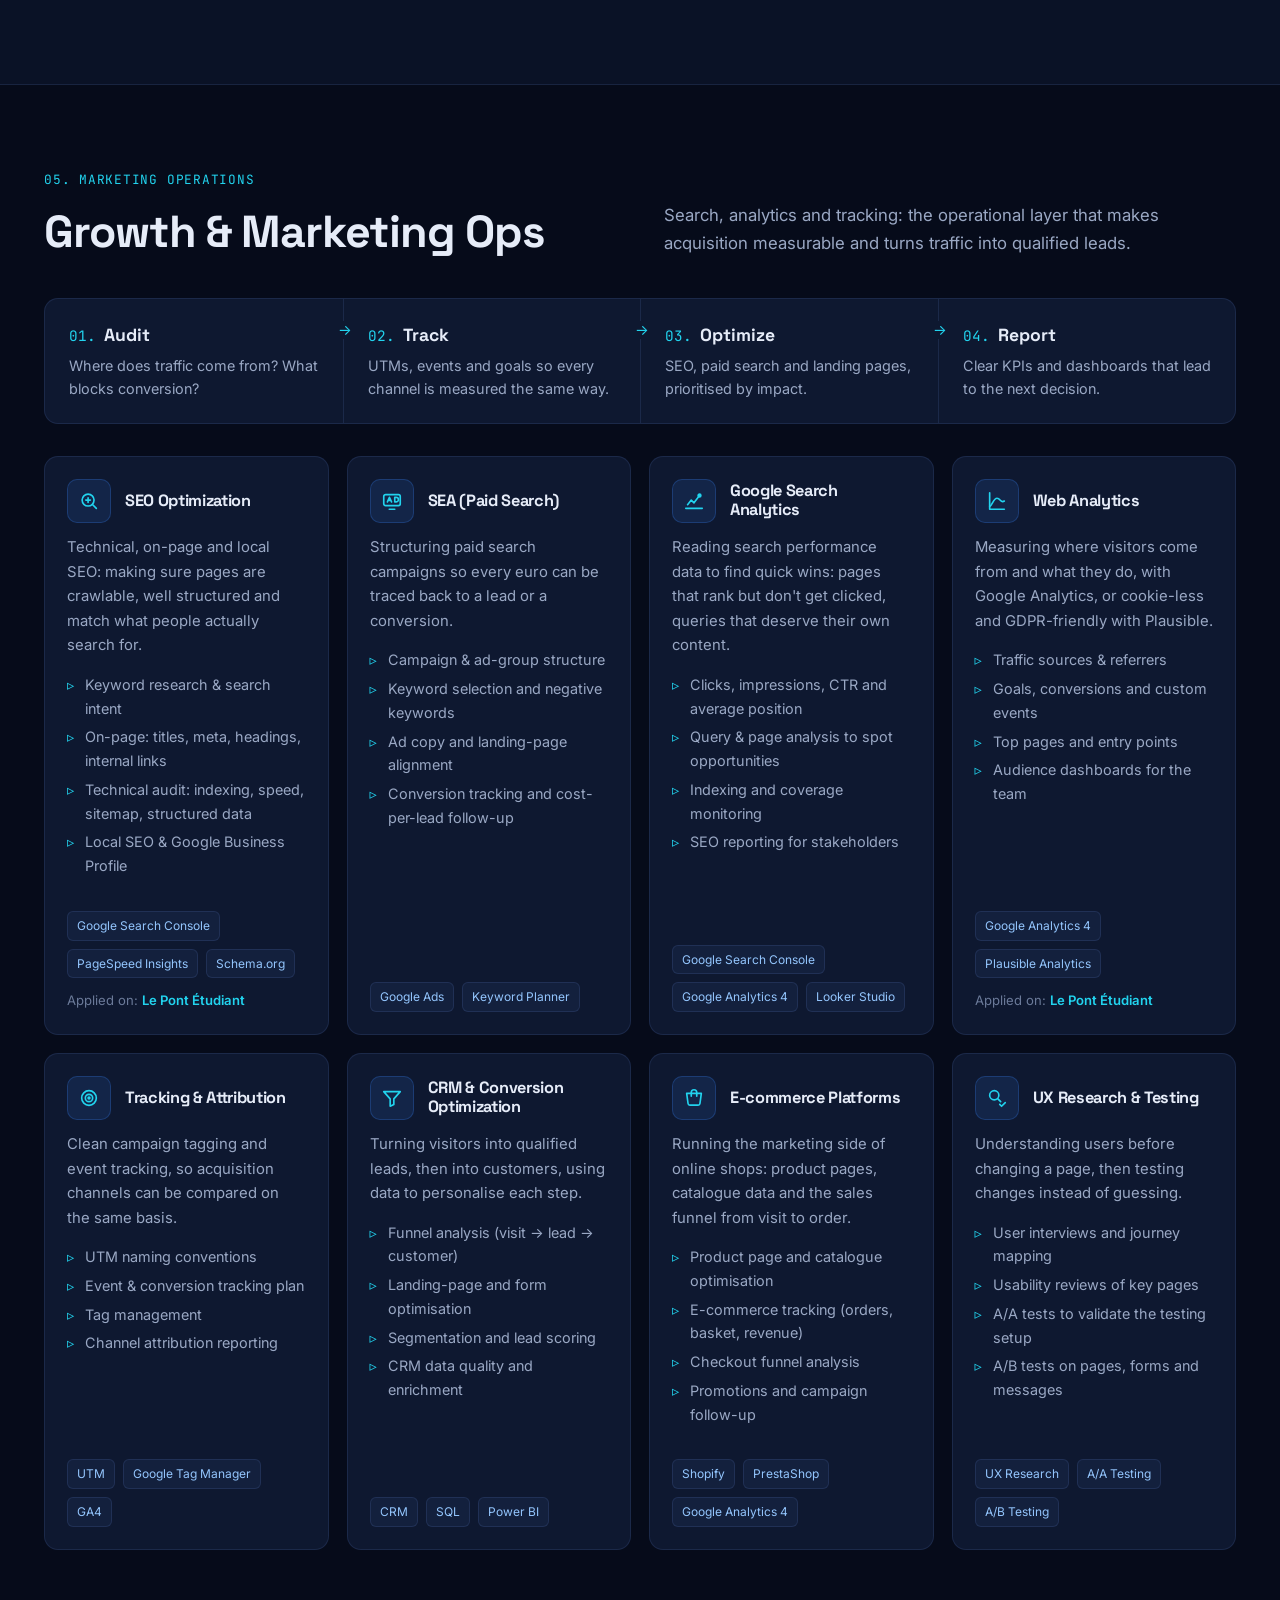
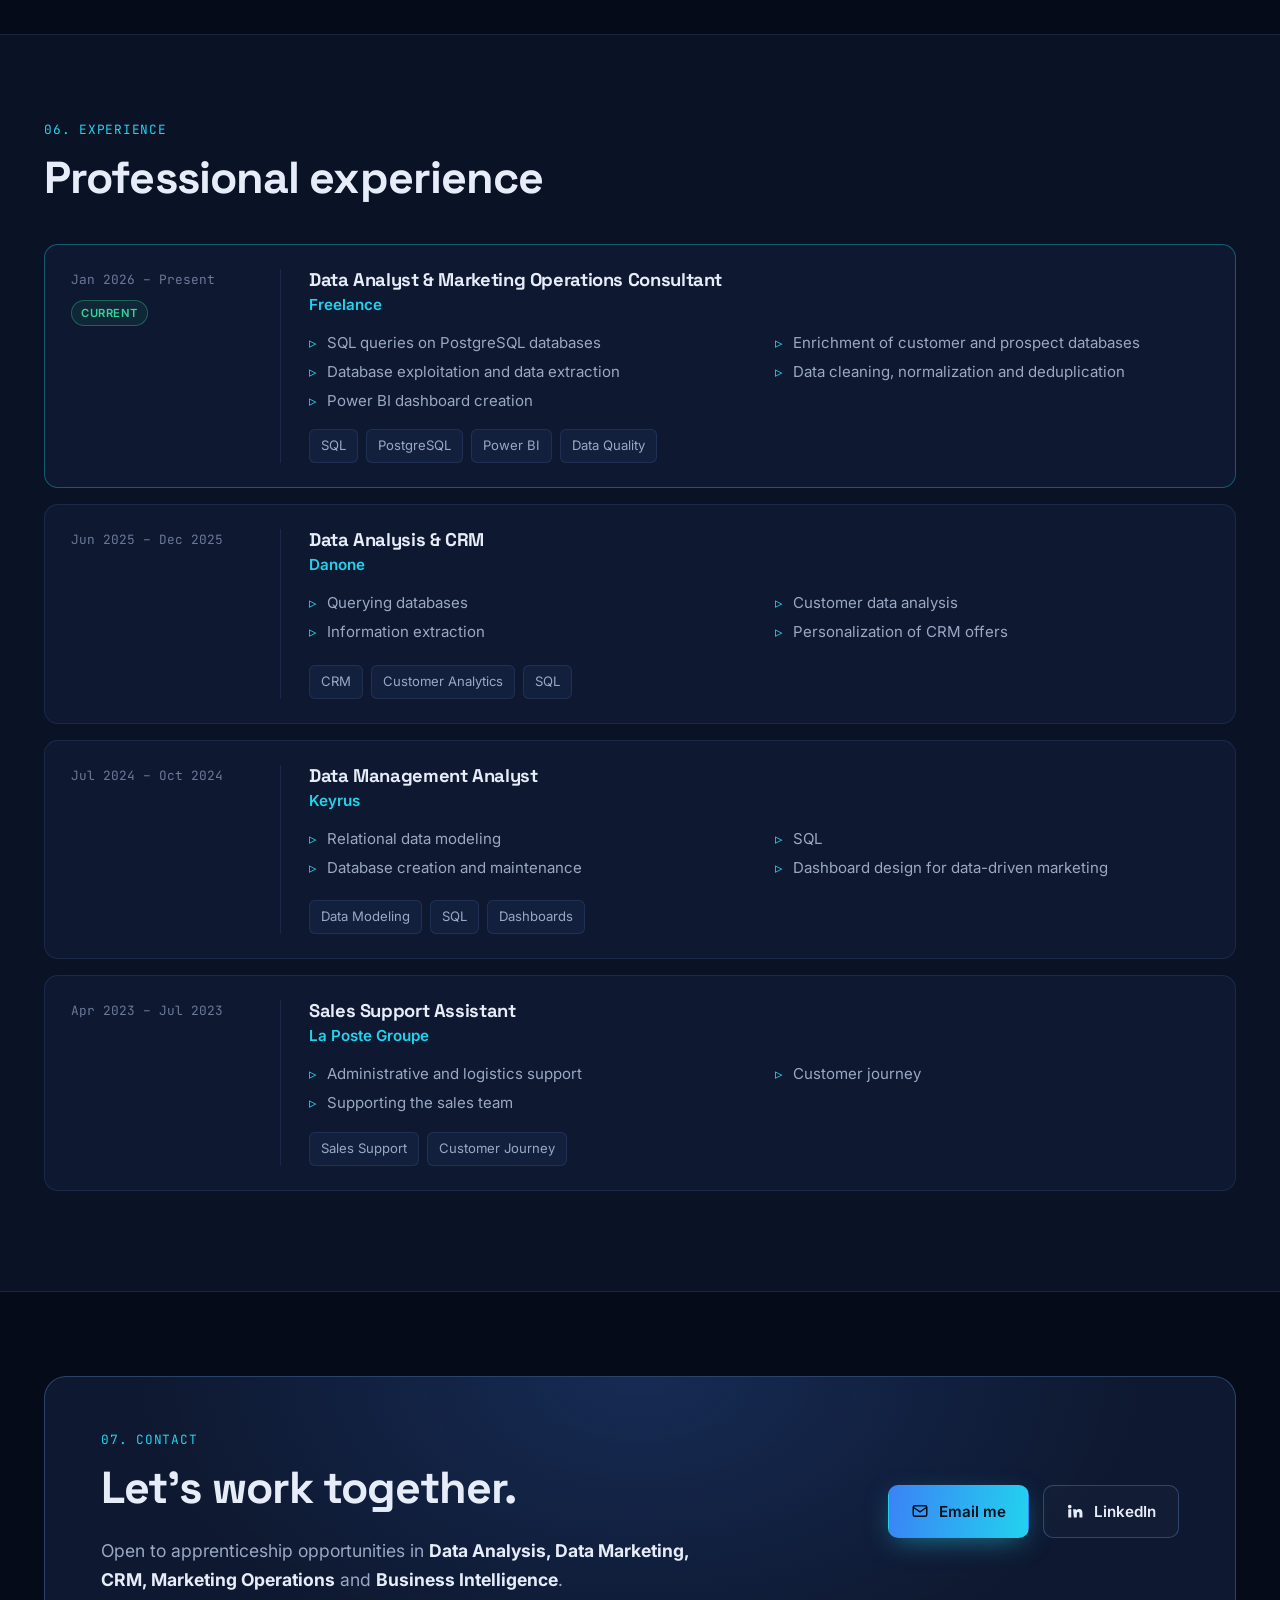
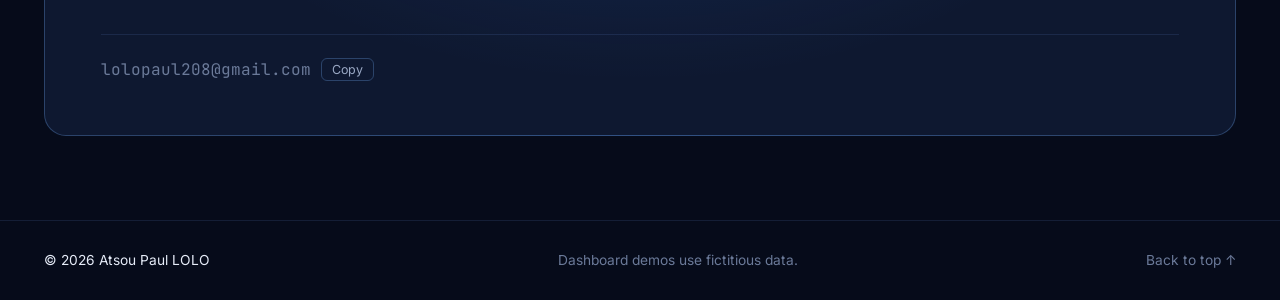
==== commit 001949c0: "Remove em dashes from site texts and section labels Co-Authored-By: Claude Opus 5.5 <noreply@anthrop" ====
--- a/index.html
+++ b/index.html
@@ -4,7 +4,7 @@
   <meta charset="utf-8">
   <script>document.documentElement.classList.remove("no-js");</script>
   <meta name="viewport" content="width=device-width, initial-scale=1">
-  <title>Atsou Paul LOLO — Data Analyst | Marketing Operations | Data Marketing</title>
+  <title>Atsou Paul LOLO | Data Analyst | Marketing Operations | Data Marketing</title>
   <meta name="description" content="Portfolio of Atsou Paul LOLO, Data Analyst and Marketing Operations profile: SQL, Power BI, Tableau, CRM analytics and digital project management. Open to apprenticeship opportunities.">
   <meta name="author" content="Atsou Paul LOLO">
   <meta name="theme-color" content="#060b1a">
@@ -12,13 +12,13 @@
 
   <!-- Open Graph / social sharing -->
   <meta property="og:type" content="website">
-  <meta property="og:title" content="Atsou Paul LOLO — Turning Data into Business Impact">
+  <meta property="og:title" content="Atsou Paul LOLO | Turning Data into Business Impact">
   <meta property="og:description" content="Data Analyst | Marketing Operations | Data Marketing | Digital Project Manager. Projects, dashboards and experience.">
   <meta property="og:url" content="https://paul-lolo.netlify.app/">
   <meta property="og:image" content="https://paul-lolo.netlify.app/assets/og-image.png">
   <meta property="og:locale" content="en_US">
   <meta name="twitter:card" content="summary_large_image">
-  <meta name="twitter:title" content="Atsou Paul LOLO — Turning Data into Business Impact">
+  <meta name="twitter:title" content="Atsou Paul LOLO | Turning Data into Business Impact">
   <meta name="twitter:description" content="Data Analyst | Marketing Operations | Data Marketing | Digital Project Manager.">
   <meta name="twitter:image" content="https://paul-lolo.netlify.app/assets/og-image.png">
 
@@ -48,7 +48,7 @@
 
   <header class="site-header" id="top">
     <nav class="nav container" aria-label="Main navigation">
-      <a href="#home" class="brand" aria-label="Atsou Paul LOLO — home">
+      <a href="#home" class="brand" aria-label="Atsou Paul LOLO, home">
         <span class="brand-mark" aria-hidden="true">PL</span>
         <span class="brand-name">Atsou Paul LOLO</span>
       </a>
@@ -103,7 +103,7 @@
     <section class="section" id="about" aria-labelledby="about-title">
       <div class="container about-grid">
         <div class="reveal">
-          <p class="section-kicker">01 — About</p>
+          <p class="section-kicker">01. About</p>
           <h2 id="about-title">Between data, marketing<br>and business.</h2>
           <figure class="about-photo">
             <img src="assets/atsou-paul-lolo.jpg" alt="Portrait of Atsou Paul LOLO" width="560" height="560" loading="lazy">
@@ -112,7 +112,7 @@
         </div>
         <div class="about-text reveal">
           <p>I'm a <strong>Master's student specialising in Data Marketing at INSEEC</strong>, with a background in data analysis, artificial intelligence and data-driven marketing.</p>
-          <p>My work sits where three questions meet: <em>what does the data say</em>, <em>what does the business need</em>, and <em>which digital tool solves it</em>. I've applied that in companies — on CRM data, relational databases and BI reporting — and in my own entrepreneurial projects, where I designed platforms, scoring models and acquisition strategies from scratch.</p>
+          <p>My work sits where three questions meet: <em>what does the data say</em>, <em>what does the business need</em>, and <em>which digital tool solves it</em>. I've applied that in companies, on CRM data, relational databases and BI reporting, and in my own entrepreneurial projects, where I designed platforms, scoring models and acquisition strategies from scratch.</p>
           <p>I'm looking for an <strong>apprenticeship</strong> in Data Analysis, Data Marketing, CRM, Marketing Operations or Business Intelligence.</p>
           <ul class="interest-list" aria-label="Areas of interest">
             <li>Data Analysis</li><li>Business Intelligence</li><li>Marketing Operations</li>
@@ -126,7 +126,7 @@
     <section class="section section-alt" id="skills" aria-labelledby="skills-title">
       <div class="container">
         <div class="section-head reveal">
-          <p class="section-kicker">02 — Skills</p>
+          <p class="section-kicker">02. Skills</p>
           <h2 id="skills-title">Toolkit</h2>
           <p class="section-sub">From the raw table to the decision: five areas I work across.</p>
         </div>
@@ -164,9 +164,9 @@
     <section class="section" id="projects" aria-labelledby="projects-title">
       <div class="container">
         <div class="section-head reveal">
-          <p class="section-kicker">03 — Projects</p>
+          <p class="section-kicker">03. Projects</p>
           <h2 id="projects-title">Things I've built</h2>
-          <p class="section-sub">Entrepreneurial and personal projects — designed and run outside of employment. Click a card for details.</p>
+          <p class="section-sub">Entrepreneurial and personal projects, designed and run outside of employment. Click a card for details.</p>
         </div>
         <div class="projects-grid" id="projects-grid"></div>
       </div>
@@ -176,14 +176,14 @@
     <section class="section section-alt" id="dashboards" aria-labelledby="dash-title">
       <div class="container">
         <div class="section-head reveal">
-          <p class="section-kicker">04 — Dashboards</p>
+          <p class="section-kicker">04. Dashboards</p>
           <h2 id="dash-title">Data Visualization Gallery</h2>
           <p class="section-sub">Analyses and dashboards built with Python, Power BI and Tableau. Each one comes with its business question, the data used, the KPIs and the takeaways.</p>
         </div>
 
         <div class="privacy-note reveal" role="note">
           <svg viewBox="0 0 24 24" aria-hidden="true"><path d="M12 3l8 3v6c0 4.5-3.4 8.3-8 9-4.6-.7-8-4.5-8-9V6z"/><path d="M9 12l2 2 4-4"/></svg>
-          <p><strong>Confidentiality.</strong> Work done for employers and clients is never published with real figures. Dashboards shown here are built on <strong>public</strong>, <strong>fictitious</strong>, <strong>anonymized</strong> or <strong>reconstructed</strong> data — each card carries a label saying which.</p>
+          <p><strong>Confidentiality.</strong> Work done for employers and clients is never published with real figures. Dashboards shown here are built on <strong>public</strong>, <strong>fictitious</strong>, <strong>anonymized</strong> or <strong>reconstructed</strong> data, each card carries a label saying which.</p>
         </div>
 
         <div class="dash-filters reveal" role="group" aria-label="Filter dashboards by tool">
@@ -201,9 +201,9 @@
     <section class="section" id="marketing-ops" aria-labelledby="mops-title">
       <div class="container">
         <div class="section-head reveal">
-          <p class="section-kicker">05 — Marketing Operations</p>
+          <p class="section-kicker">05. Marketing Operations</p>
           <h2 id="mops-title">Growth &amp; Marketing Ops</h2>
-          <p class="section-sub">Search, analytics and tracking — the operational layer that makes acquisition measurable and turns traffic into qualified leads.</p>
+          <p class="section-sub">Search, analytics and tracking: the operational layer that makes acquisition measurable and turns traffic into qualified leads.</p>
         </div>
 
         <ol class="workflow reveal" aria-label="How I work on acquisition">
@@ -221,7 +221,7 @@
     <section class="section section-alt" id="experience" aria-labelledby="exp-title">
       <div class="container">
         <div class="section-head reveal">
-          <p class="section-kicker">06 — Experience</p>
+          <p class="section-kicker">06. Experience</p>
           <h2 id="exp-title">Professional experience</h2>
         </div>
         <ol class="timeline" id="timeline"></ol>
@@ -233,7 +233,7 @@
       <div class="container">
         <div class="contact-card reveal">
           <div class="contact-left">
-          <p class="section-kicker">07 — Contact</p>
+          <p class="section-kicker">07. Contact</p>
           <h2 id="contact-title">Let's work together.</h2>
           <p class="contact-msg">Open to apprenticeship opportunities in <strong>Data Analysis, Data Marketing, CRM, Marketing Operations</strong> and <strong>Business Intelligence</strong>.</p>
           </div>
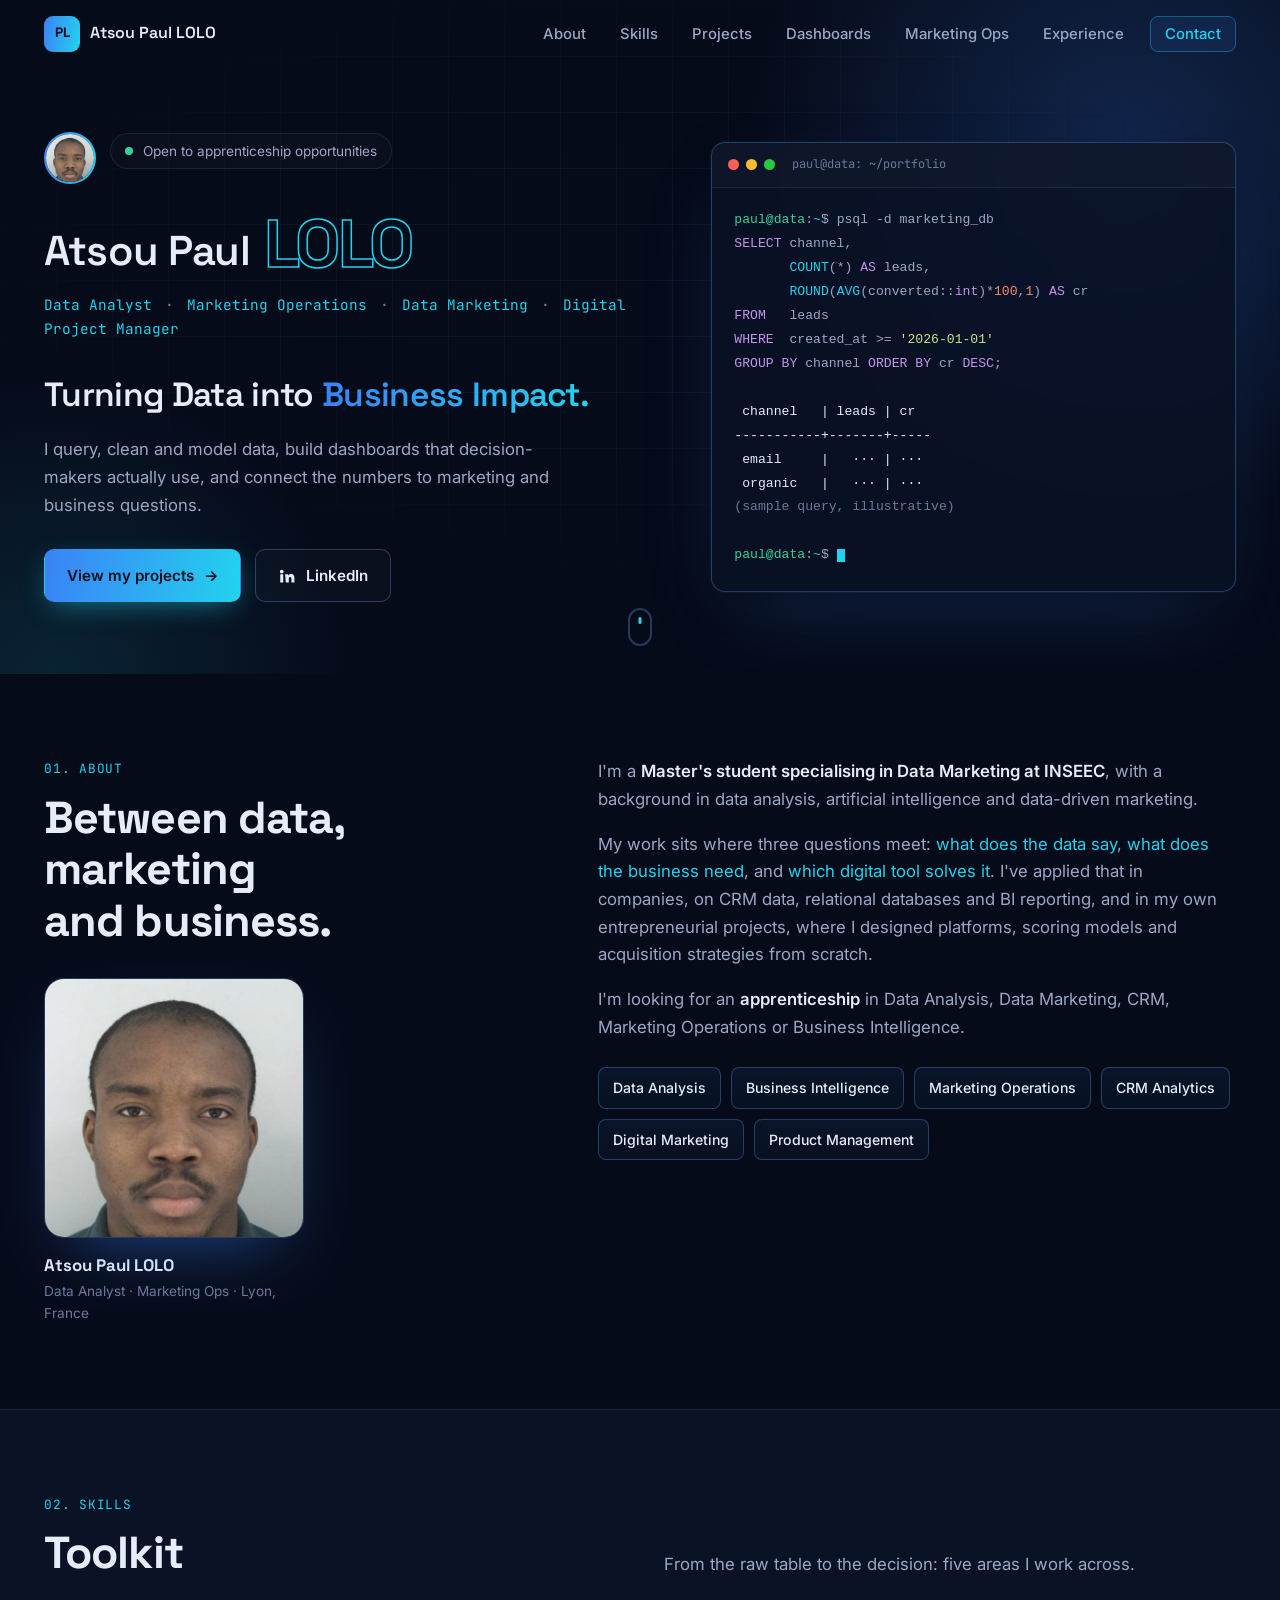
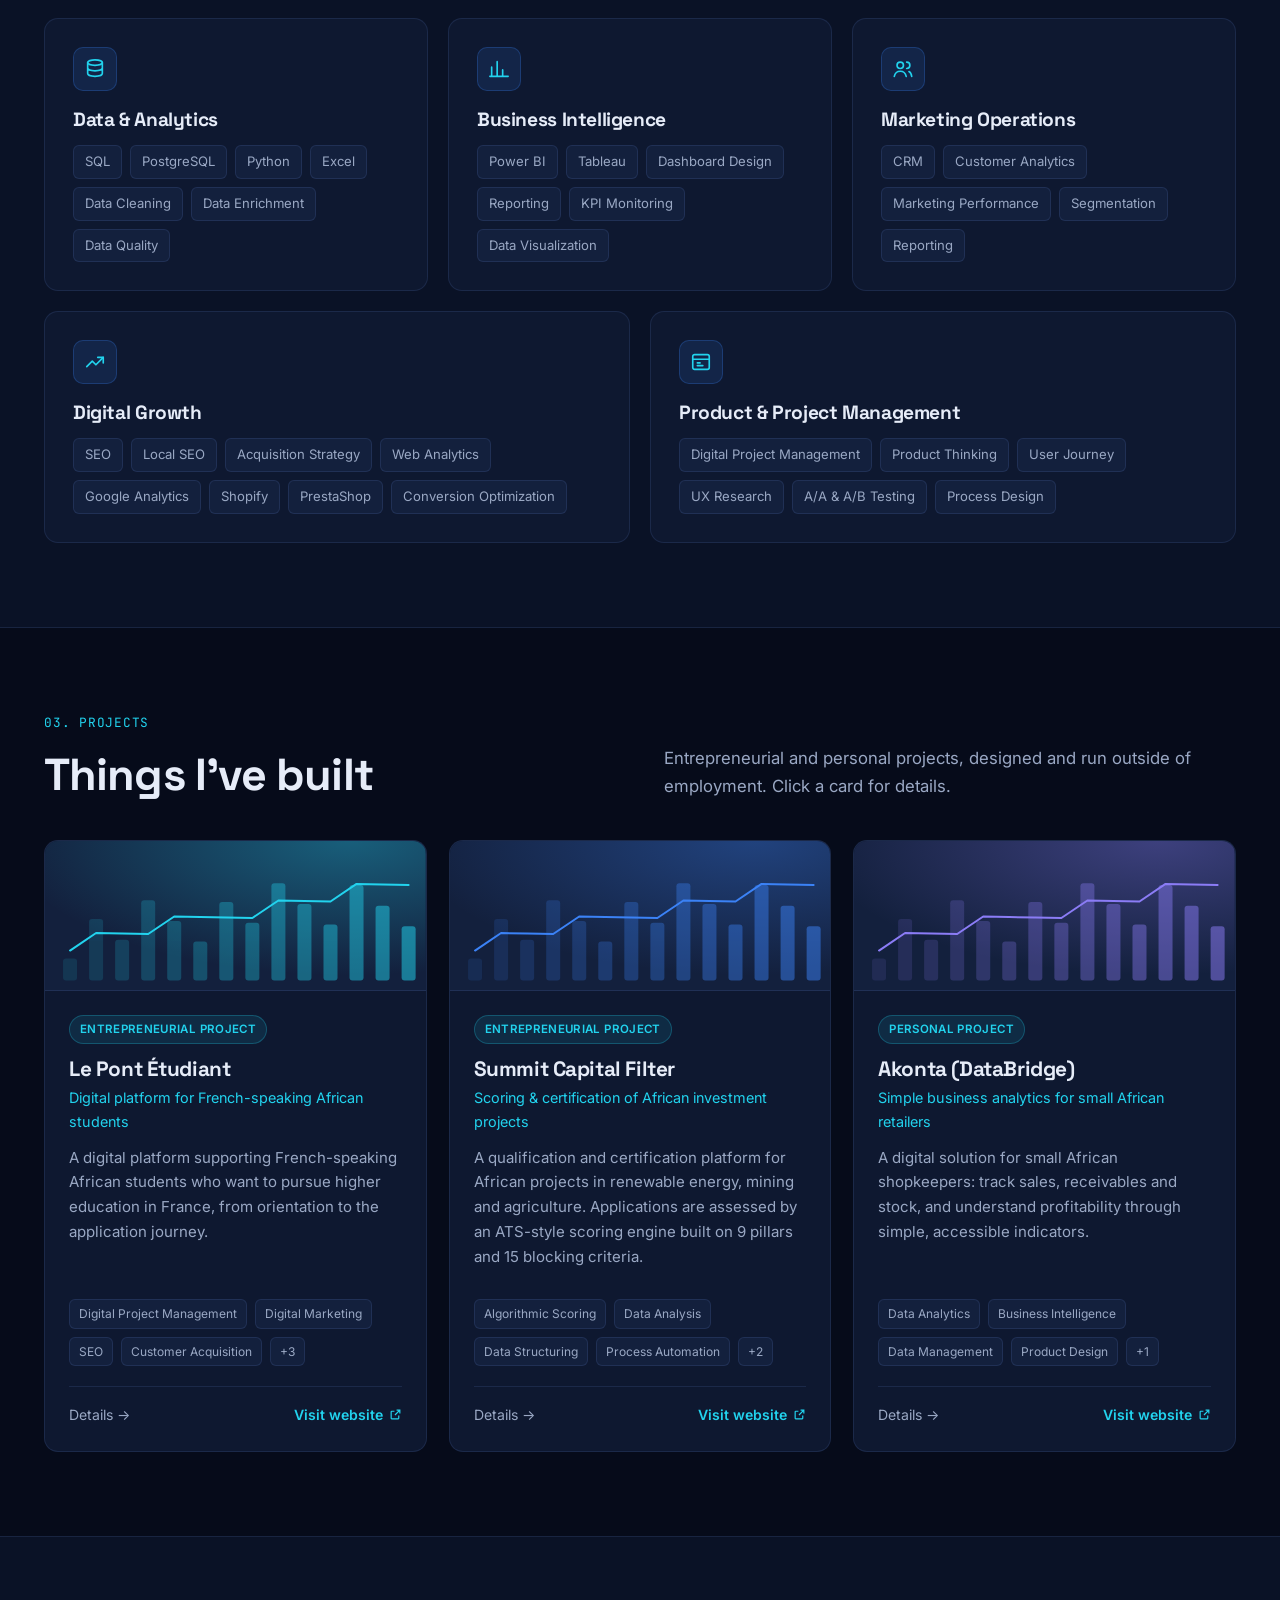
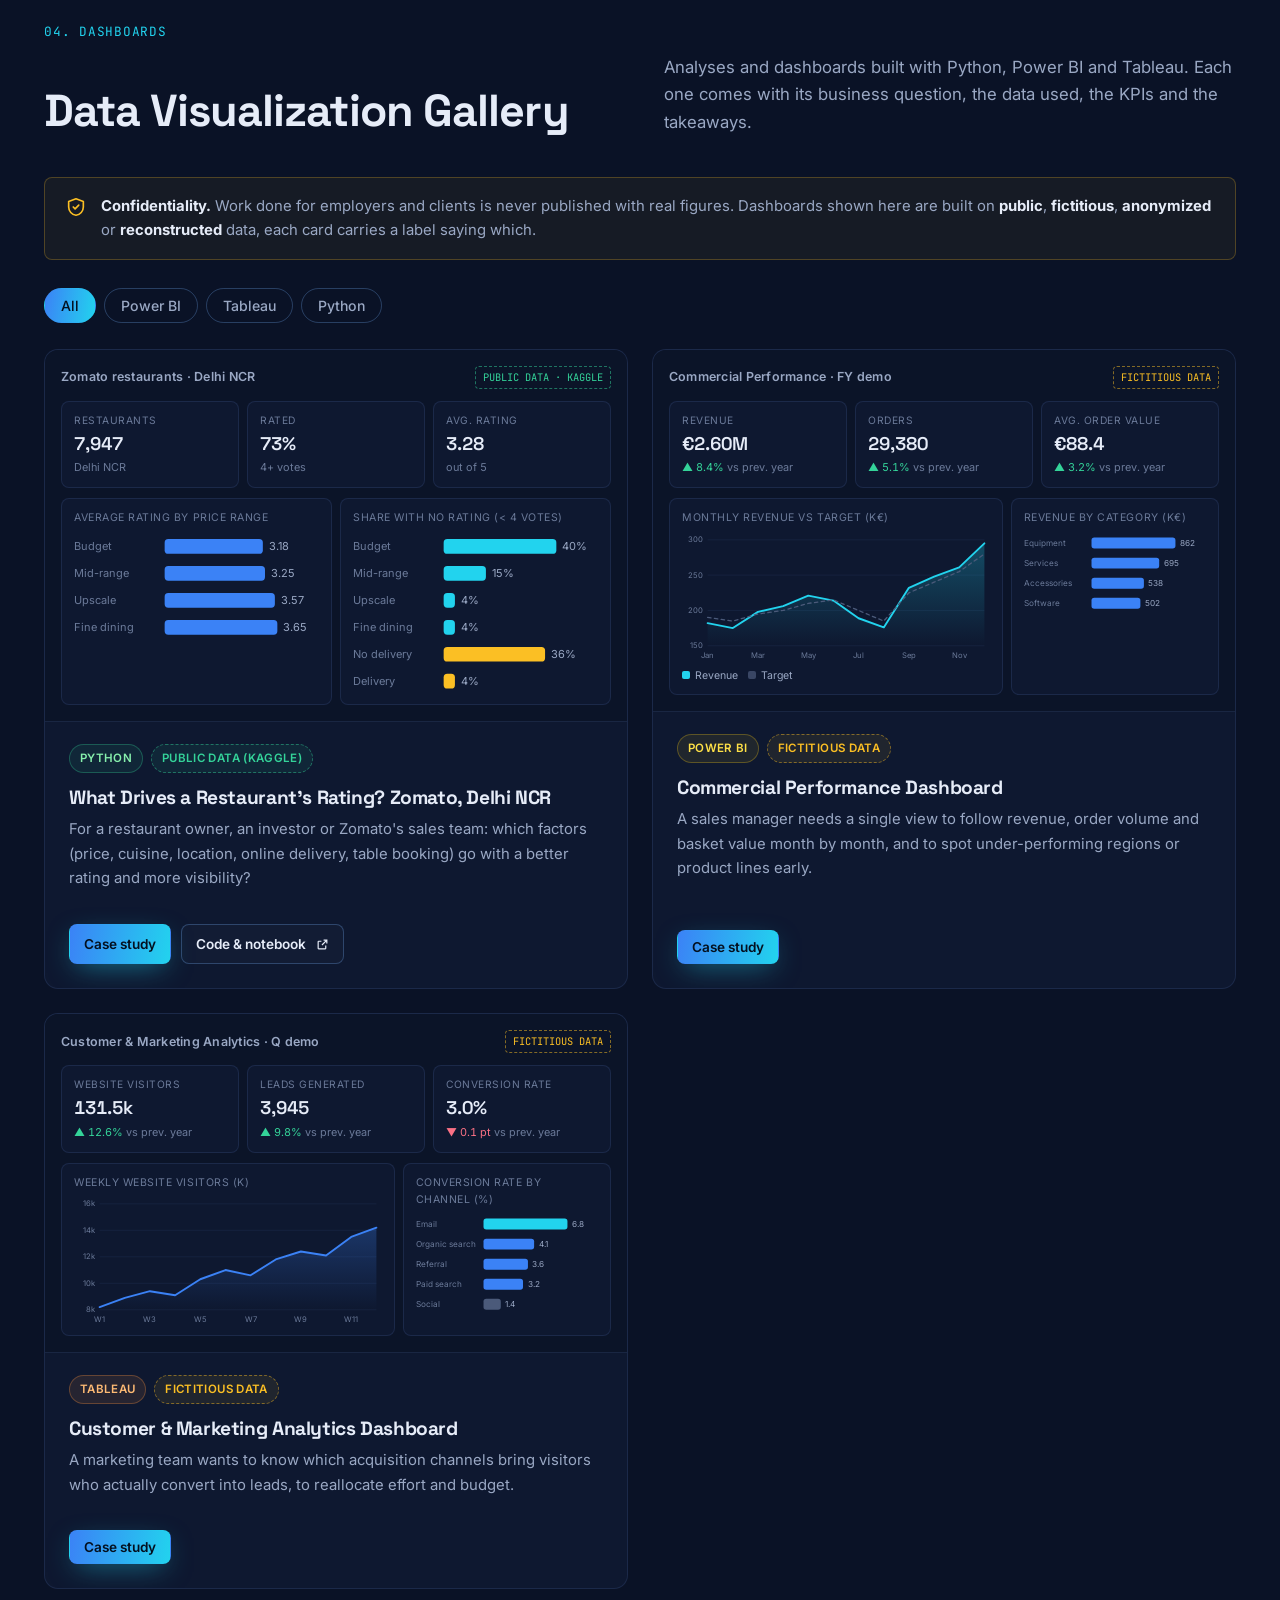
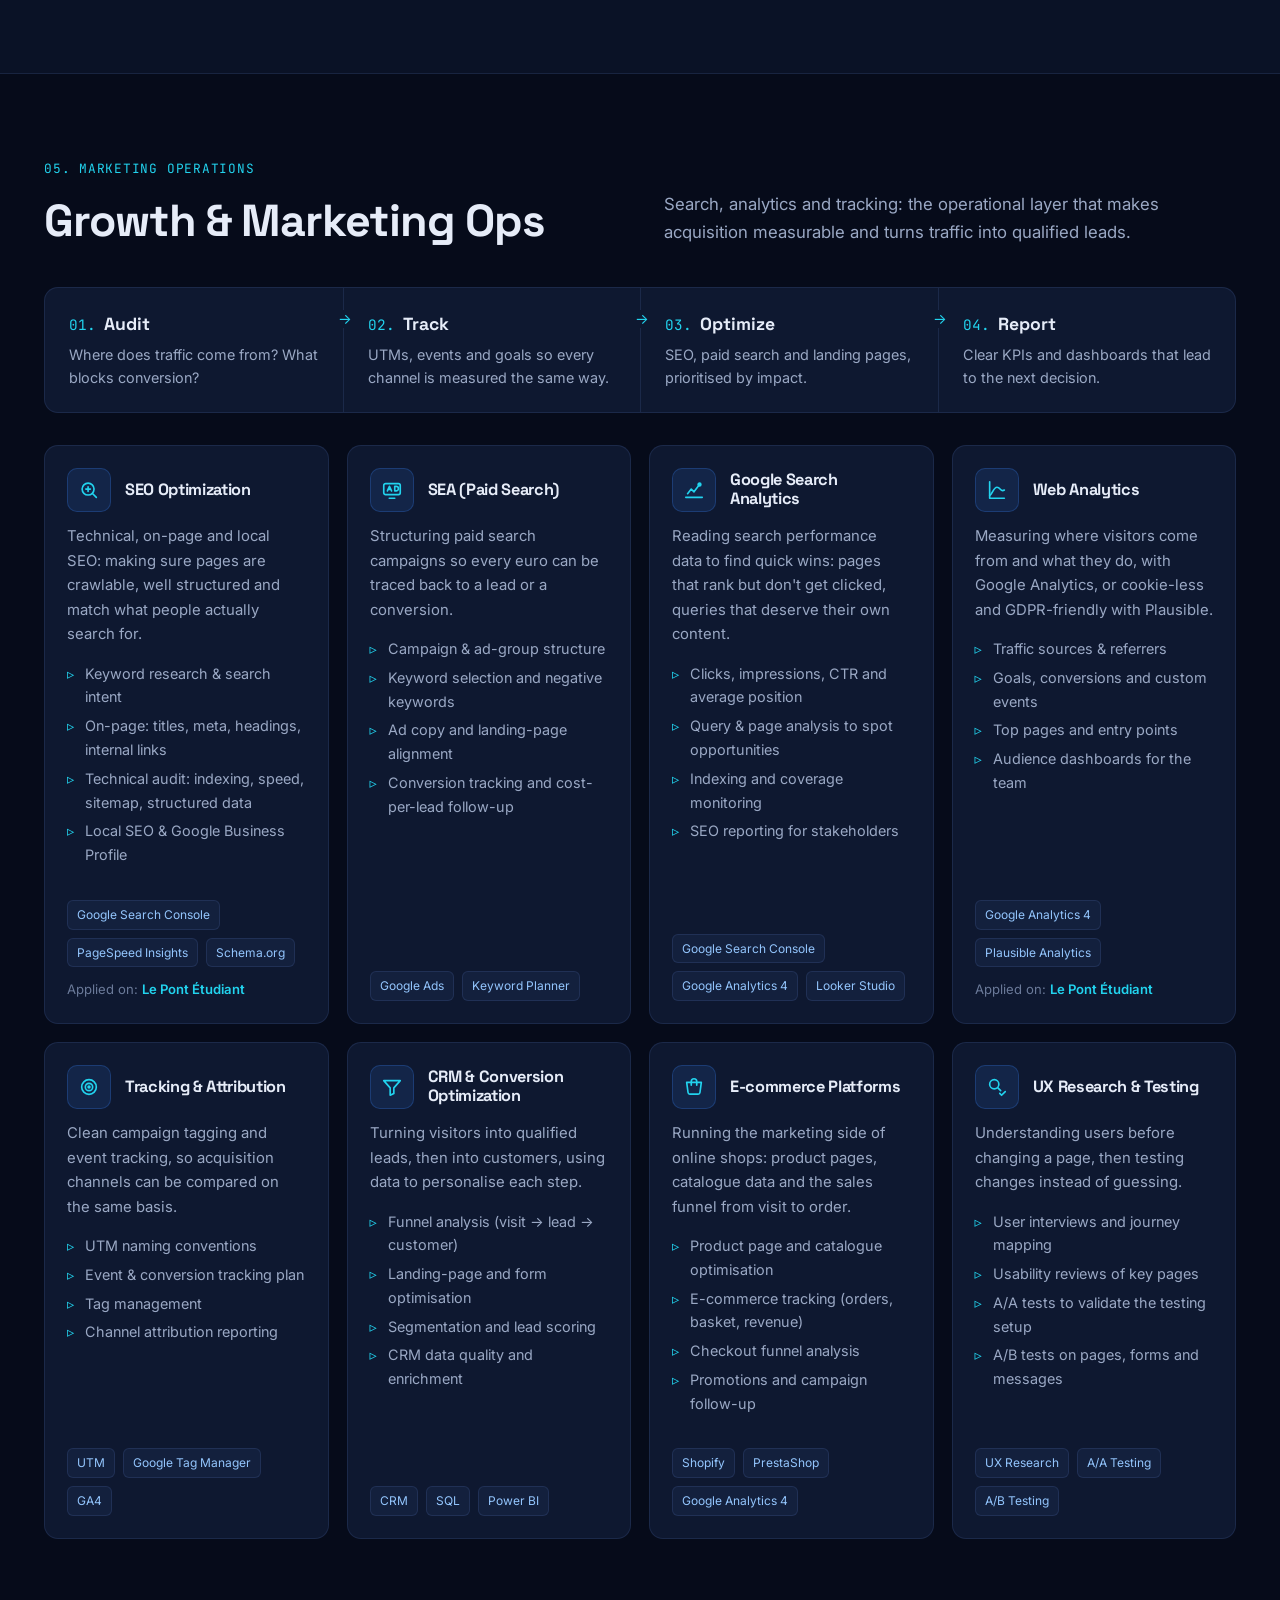
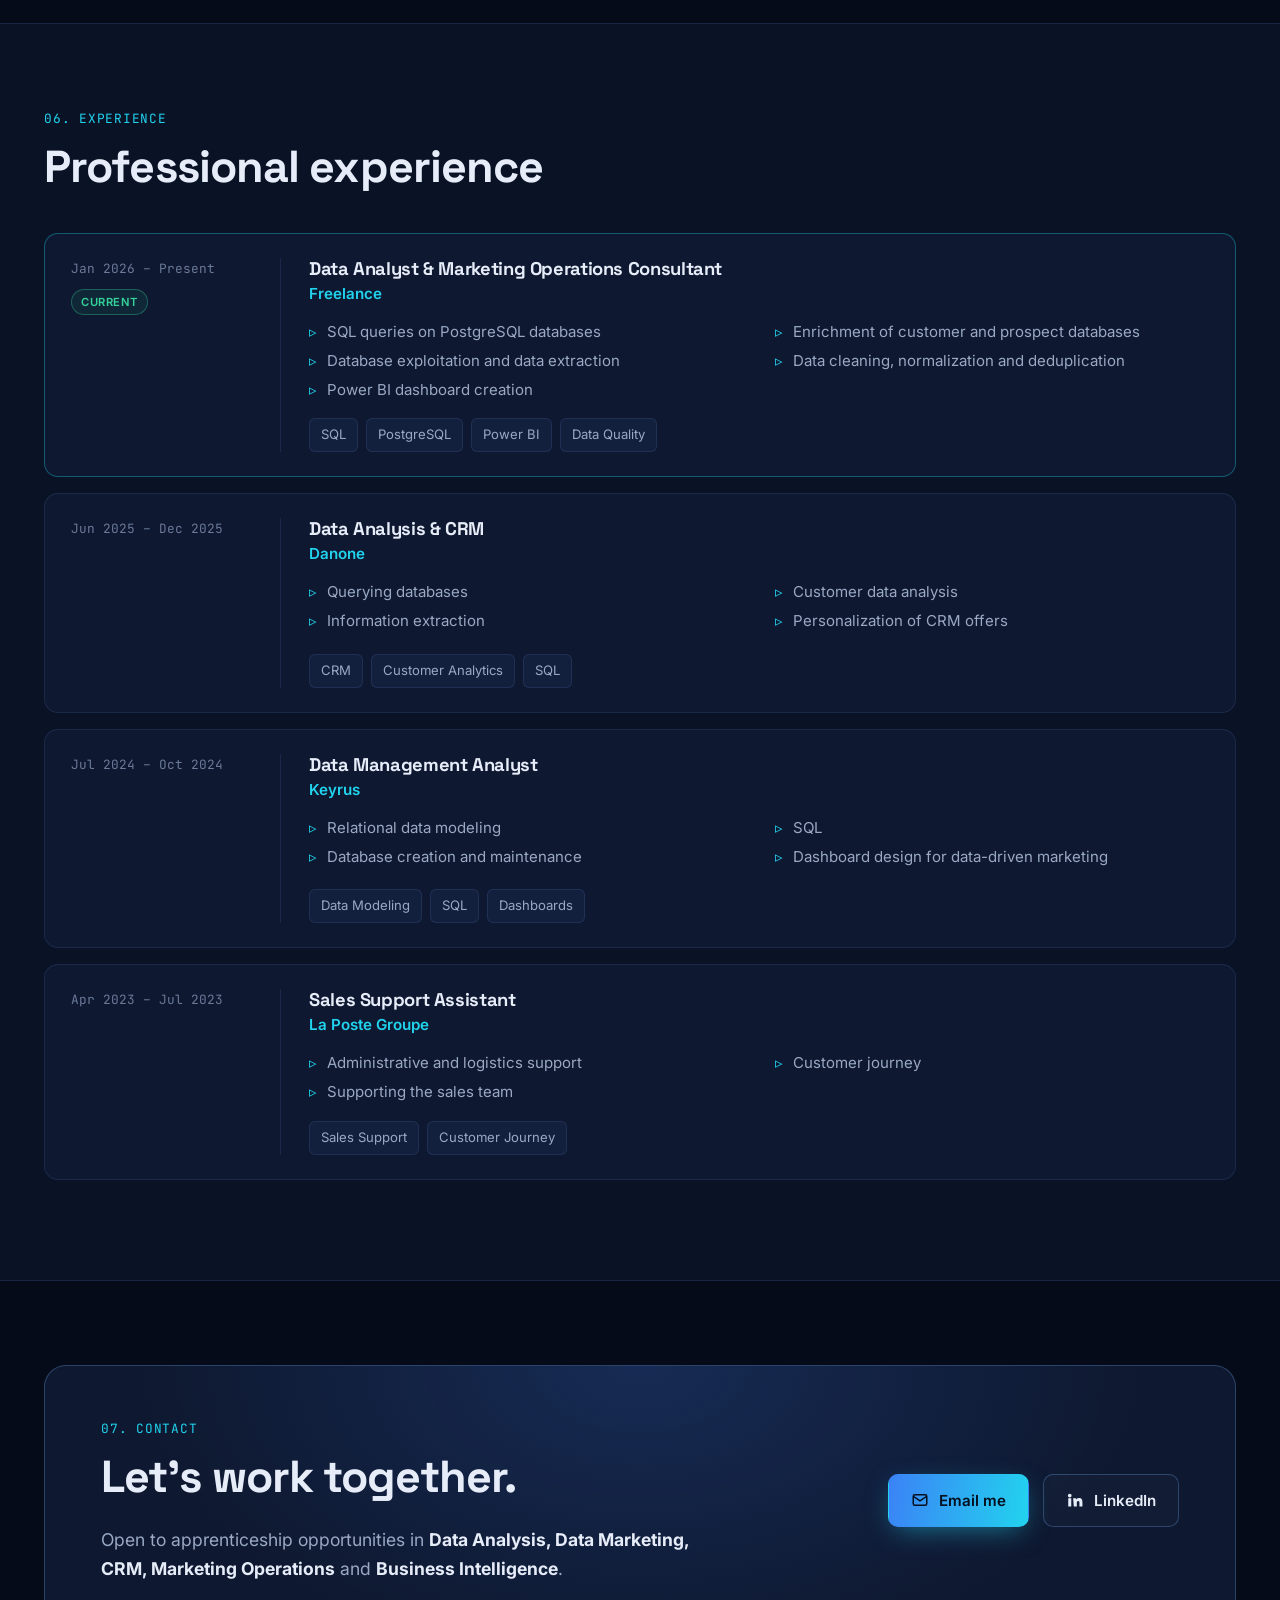
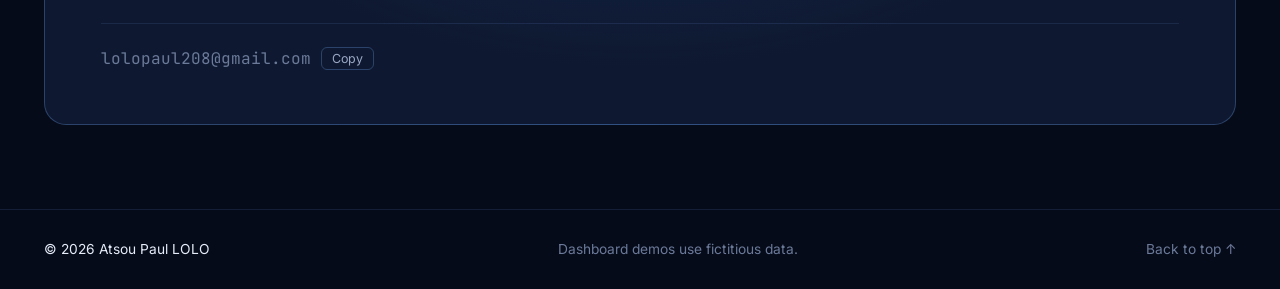
==== commit 5595fced: "Fix stale cache, use lolopaul.netlify.app, smaller first names - Remove 24h browser cache on CSS/JS " ====
--- a/index.html
+++ b/index.html
@@ -8,25 +8,25 @@
   <meta name="description" content="Portfolio of Atsou Paul LOLO, Data Analyst and Marketing Operations profile: SQL, Power BI, Tableau, CRM analytics and digital project management. Open to apprenticeship opportunities.">
   <meta name="author" content="Atsou Paul LOLO">
   <meta name="theme-color" content="#060b1a">
-  <link rel="canonical" href="https://paul-lolo.netlify.app/">
+  <link rel="canonical" href="https://lolopaul.netlify.app/">
 
   <!-- Open Graph / social sharing -->
   <meta property="og:type" content="website">
   <meta property="og:title" content="Atsou Paul LOLO | Turning Data into Business Impact">
   <meta property="og:description" content="Data Analyst | Marketing Operations | Data Marketing | Digital Project Manager. Projects, dashboards and experience.">
-  <meta property="og:url" content="https://paul-lolo.netlify.app/">
-  <meta property="og:image" content="https://paul-lolo.netlify.app/assets/og-image.png">
+  <meta property="og:url" content="https://lolopaul.netlify.app/">
+  <meta property="og:image" content="https://lolopaul.netlify.app/assets/og-image.png">
   <meta property="og:locale" content="en_US">
   <meta name="twitter:card" content="summary_large_image">
   <meta name="twitter:title" content="Atsou Paul LOLO | Turning Data into Business Impact">
   <meta name="twitter:description" content="Data Analyst | Marketing Operations | Data Marketing | Digital Project Manager.">
-  <meta name="twitter:image" content="https://paul-lolo.netlify.app/assets/og-image.png">
+  <meta name="twitter:image" content="https://lolopaul.netlify.app/assets/og-image.png">
 
   <link rel="icon" href="assets/favicon.svg" type="image/svg+xml">
   <link rel="preconnect" href="https://fonts.googleapis.com">
   <link rel="preconnect" href="https://fonts.gstatic.com" crossorigin>
   <link href="https://fonts.googleapis.com/css2?family=Space+Grotesk:wght@500;600;700&family=Inter:wght@400;500;600&family=JetBrains+Mono:wght@400;500&display=swap" rel="stylesheet">
-  <link rel="stylesheet" href="css/style.css">
+  <link rel="stylesheet" href="css/style.css?v=20261104">
 
   <script type="application/ld+json">
   {
@@ -35,8 +35,8 @@
     "name": "Atsou Paul LOLO",
     "jobTitle": "Data Analyst | Marketing Operations | Data Marketing",
     "email": "mailto:lolopaul208@gmail.com",
-    "url": "https://paul-lolo.netlify.app/",
-    "image": "https://paul-lolo.netlify.app/assets/atsou-paul-lolo.jpg",
+    "url": "https://lolopaul.netlify.app/",
+    "image": "https://lolopaul.netlify.app/assets/atsou-paul-lolo.jpg",
     "sameAs": ["https://www.linkedin.com/in/paul-lolo-960610234/", "https://github.com/lolopaul208"],
     "alumniOf": { "@type": "CollegeOrUniversity", "name": "INSEEC" },
     "knowsAbout": ["Data Analysis", "SQL", "Power BI", "Tableau", "CRM Analytics", "Marketing Operations", "SEO"]
@@ -75,7 +75,7 @@
       <div class="container hero-inner">
         <div class="hero-text reveal">
           <div class="hero-id"><img class="hero-avatar" src="assets/atsou-paul-lolo.jpg" alt="" width="64" height="64"><p class="eyebrow"><span class="status-dot" aria-hidden="true"></span> Open to apprenticeship opportunities</p></div>
-          <h1 id="hero-title">Atsou Paul <span class="accent">LOLO</span></h1>
+          <h1 id="hero-title"><span class="first-names">Atsou Paul</span> <span class="accent">LOLO</span></h1>
           <p class="hero-role">Data Analyst <i>·</i> Marketing Operations <i>·</i> Data Marketing <i>·</i> Digital Project Manager</p>
           <p class="hero-tagline">Turning Data into <span class="grad">Business Impact.</span></p>
           <p class="hero-lead">I query, clean and model data, build dashboards that decision-makers actually use, and connect the numbers to marketing and business questions.</p>
@@ -269,8 +269,8 @@
     <div class="modal-content" id="modal-content"></div>
   </dialog>
 
-  <script src="js/data.js"></script>
-  <script src="js/charts.js"></script>
-  <script src="js/main.js"></script>
+  <script src="js/data.js?v=20261104"></script>
+  <script src="js/charts.js?v=20261104"></script>
+  <script src="js/main.js?v=20261104"></script>
 </body>
 </html>
--- a/css/style.css
+++ b/css/style.css
@@ -486,3 +486,6 @@
 .md-row-even { grid-template-columns: 1fr 1fr; }
 @media (max-width: 520px) { .md-row-even { grid-template-columns: 1fr; } }
 .badge-data-real { color: var(--green); background: rgba(52,211,153,.08); border-color: rgba(52,211,153,.45); }
+/* v5: smaller first names, LOLO stays the strong element */
+.hero h1 { font-size: clamp(2.6rem, 5.6vw, 4.2rem); }
+.hero h1 .first-names { font-size: .62em; font-weight: 600; letter-spacing: -0.02em; color: var(--text); vertical-align: 0.06em; }
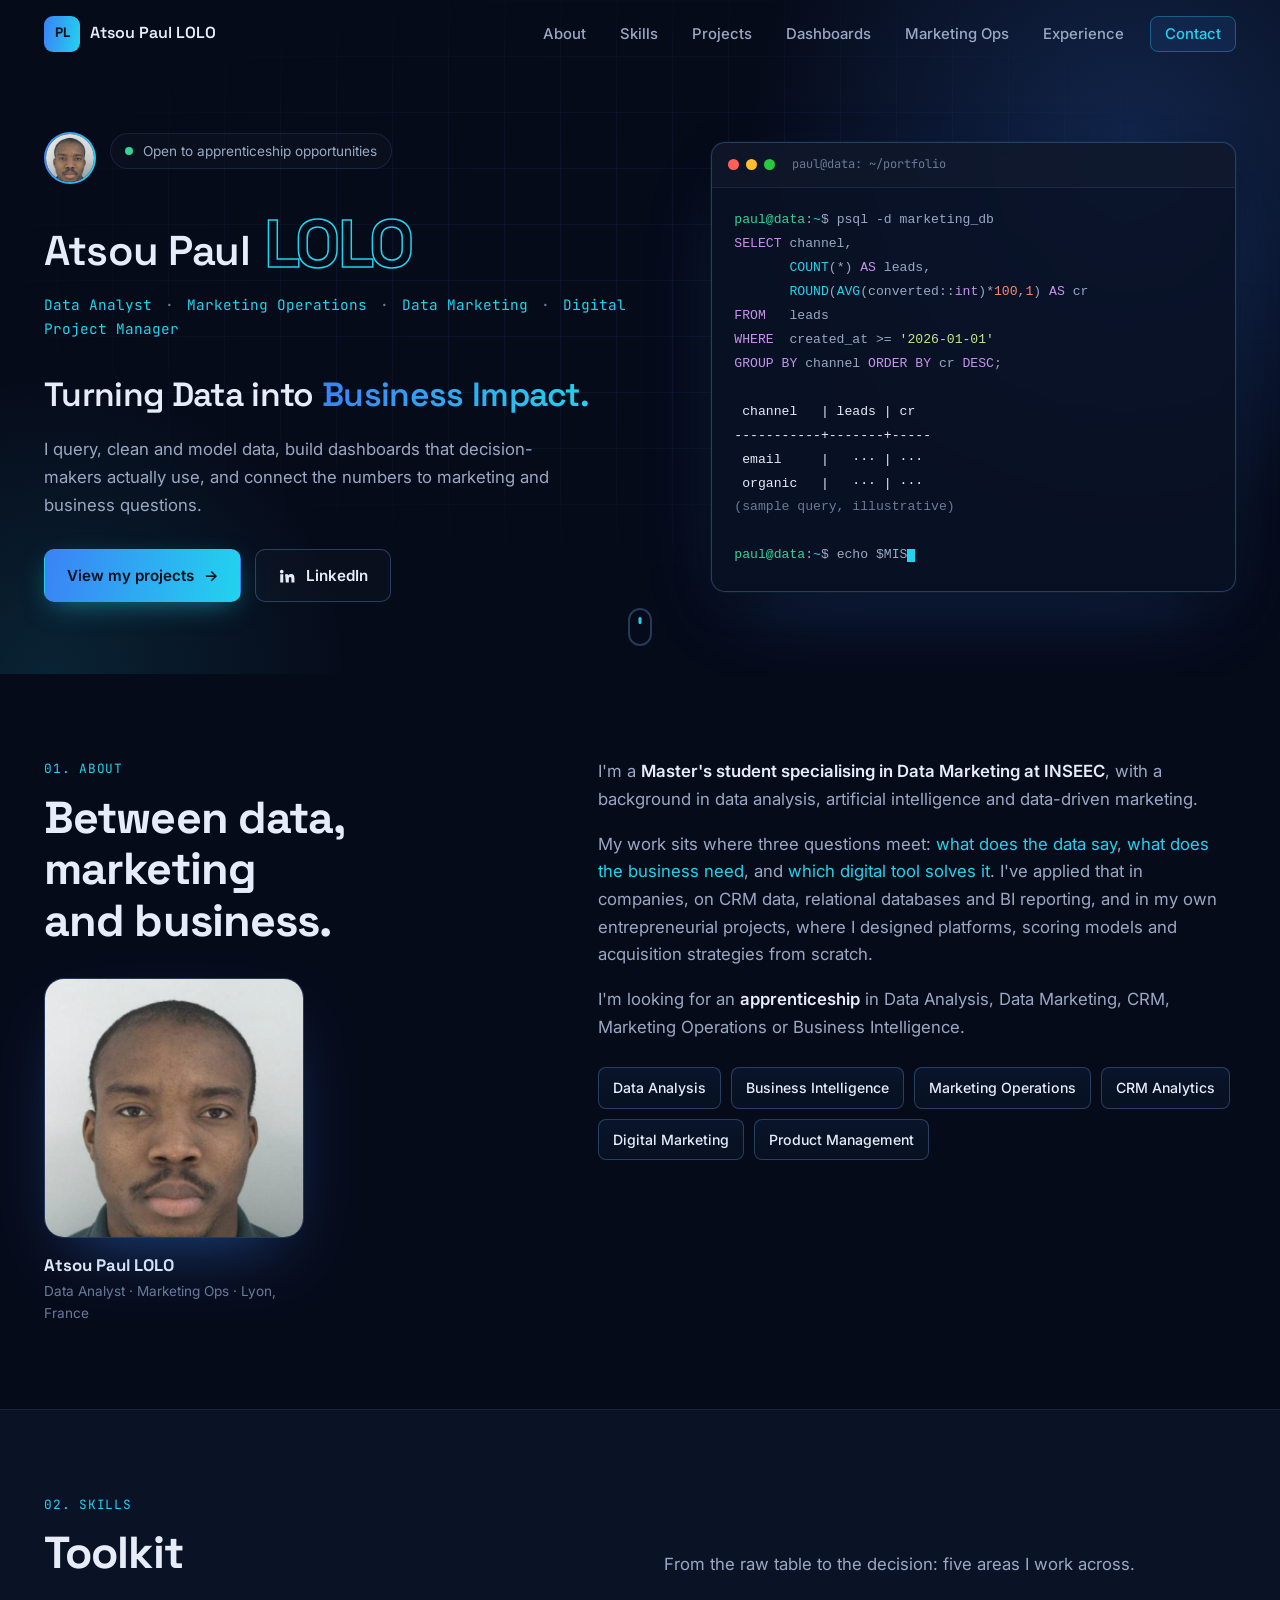
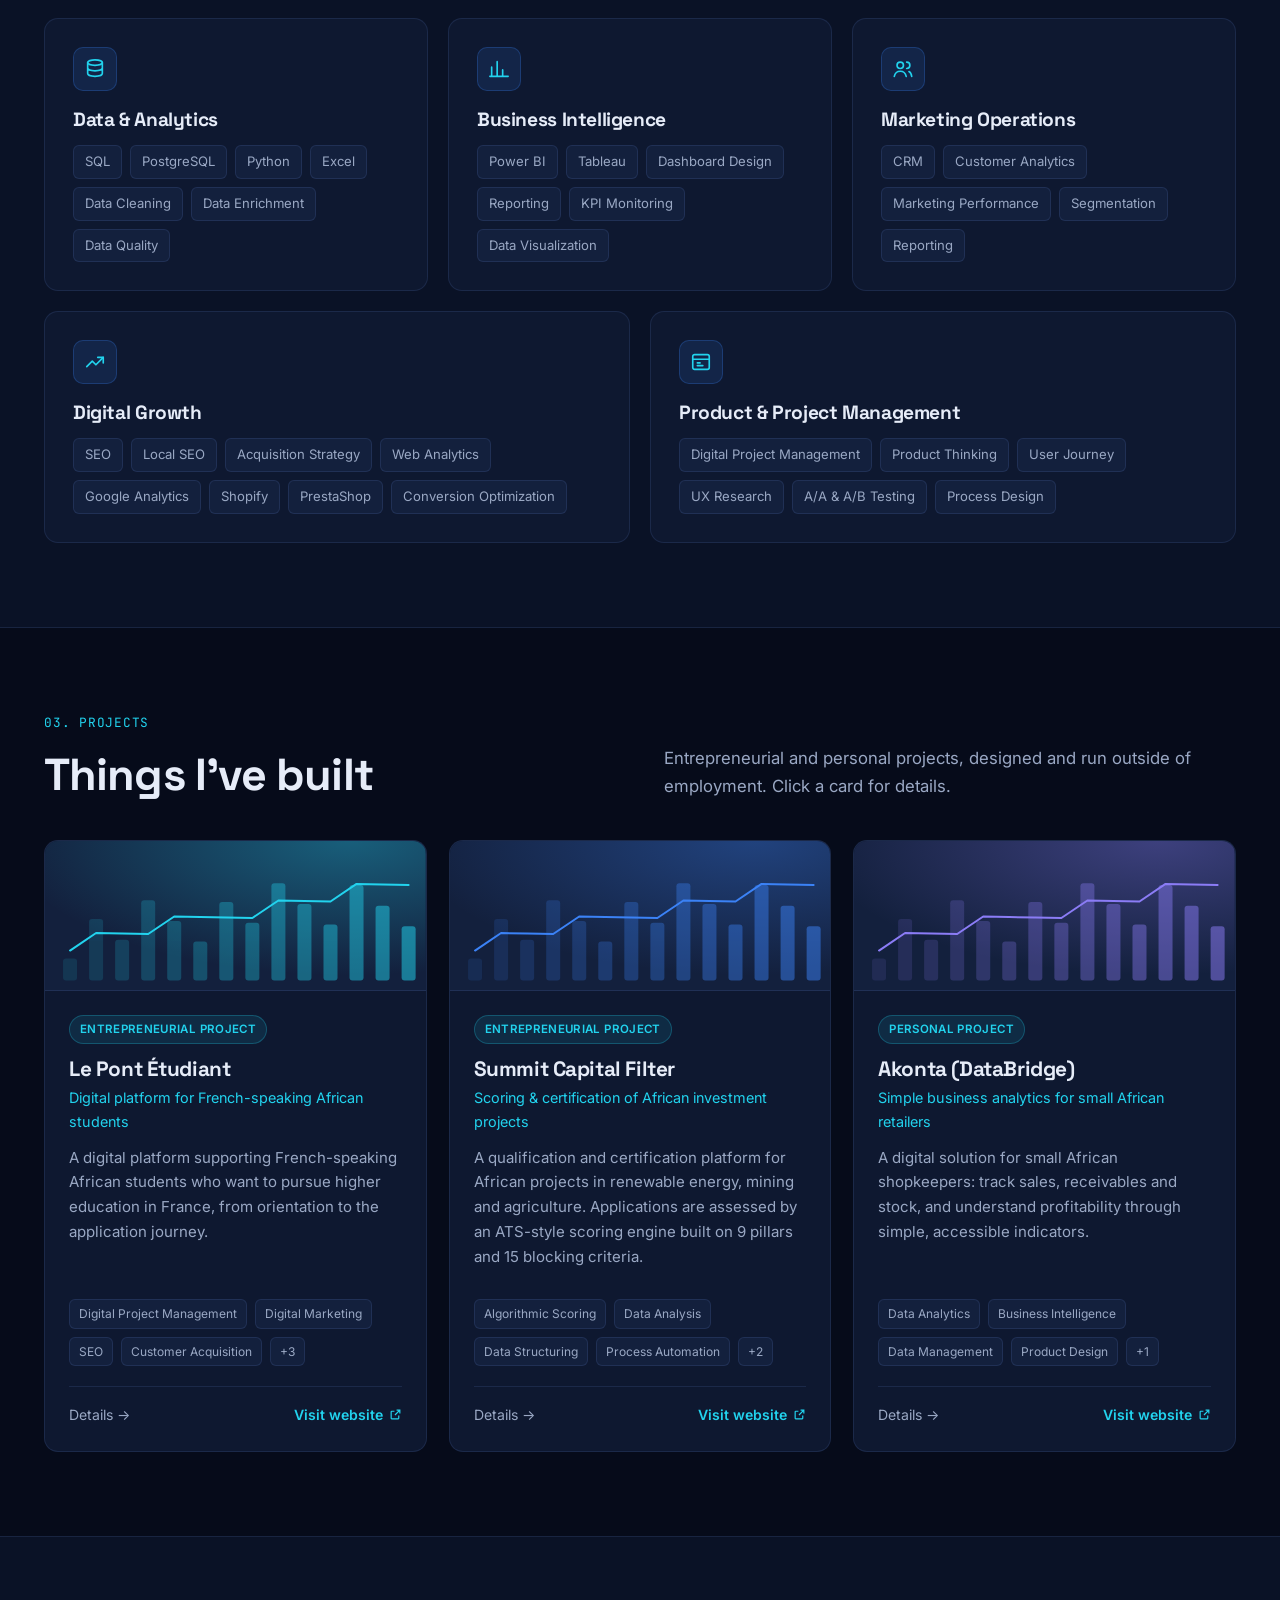
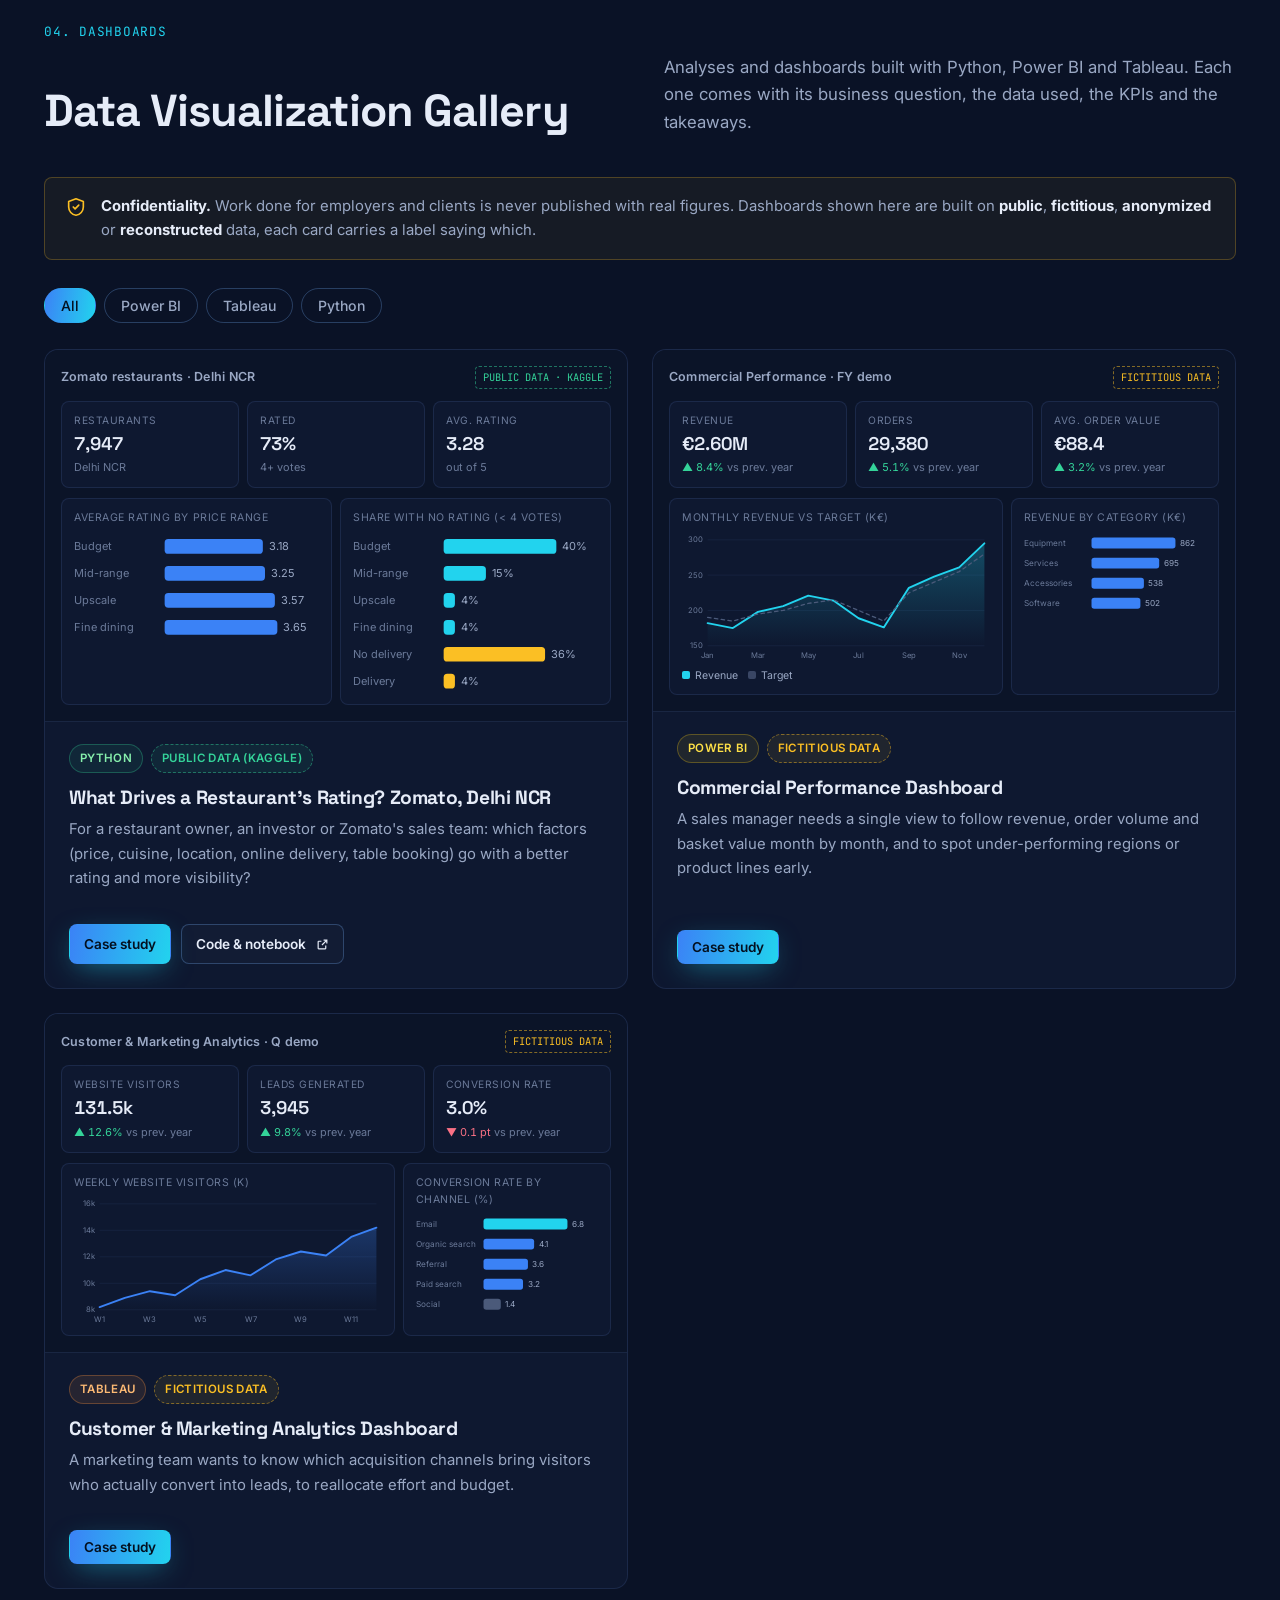
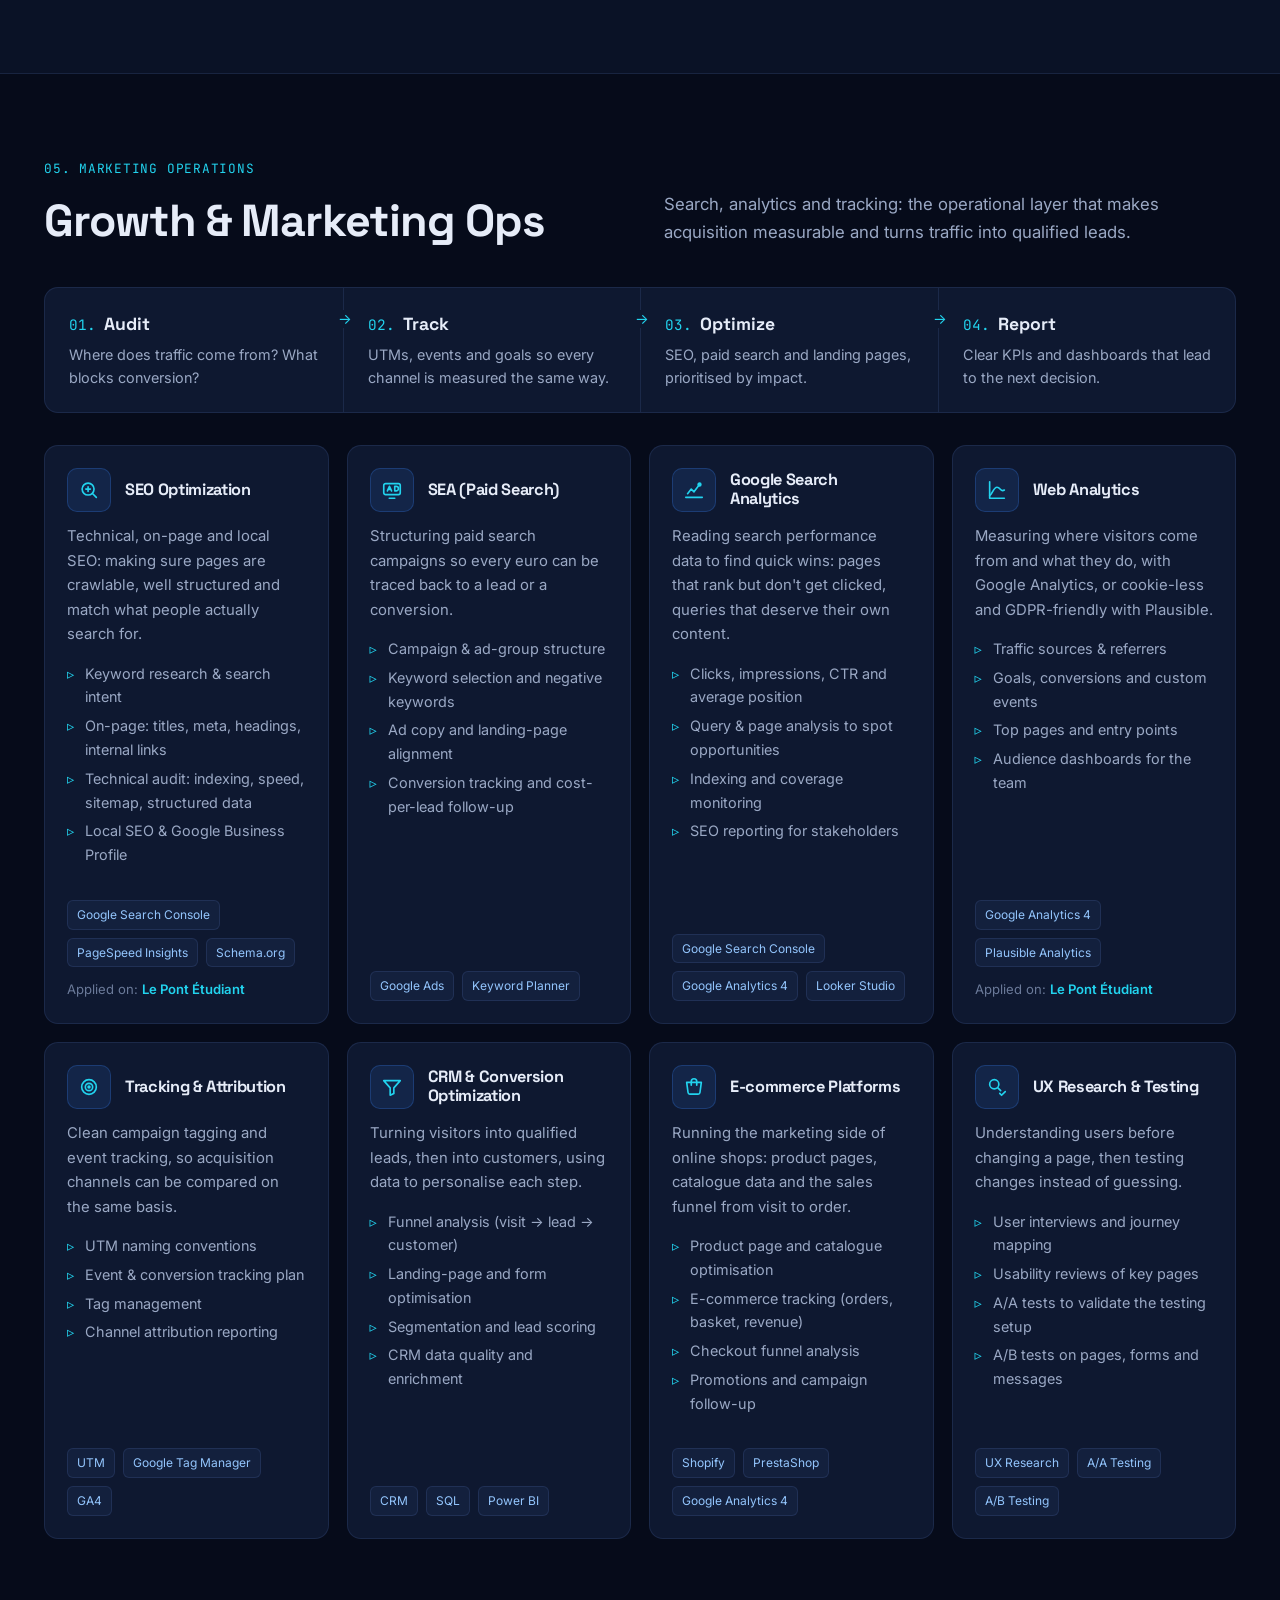
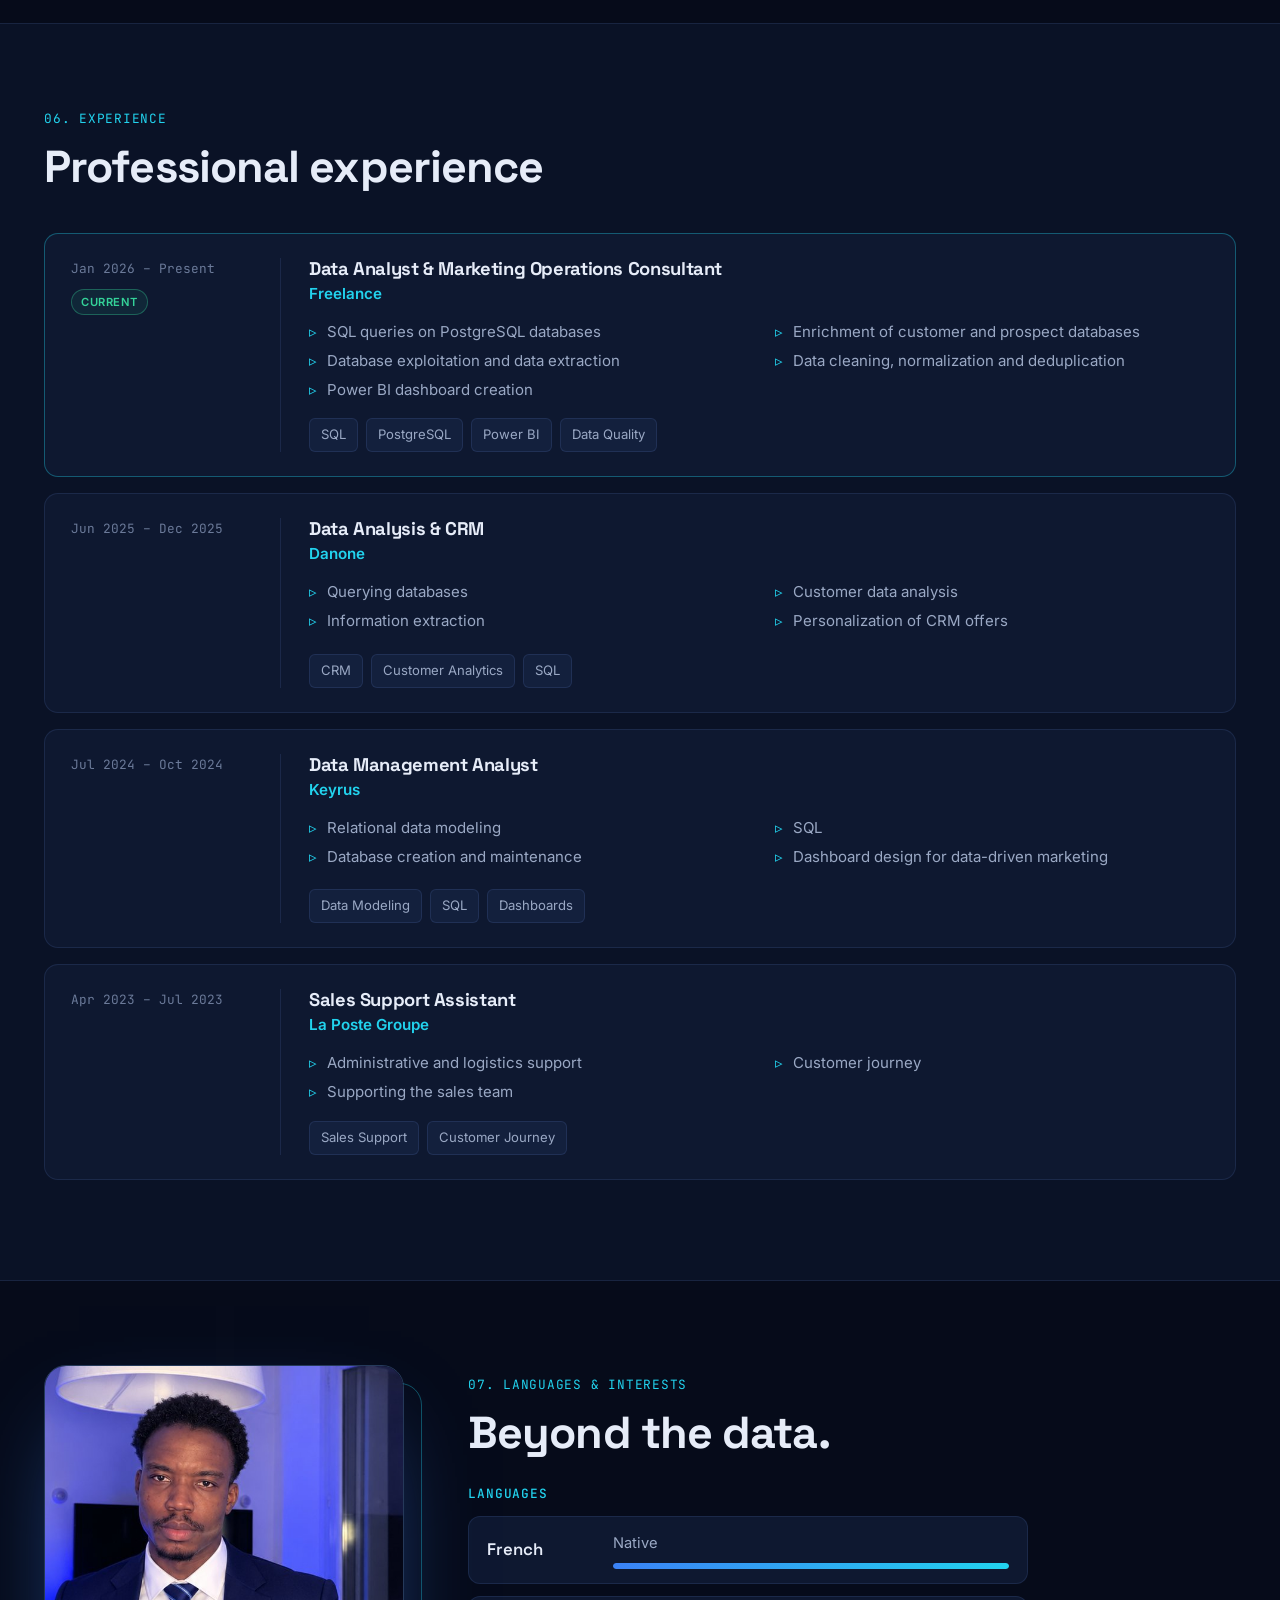
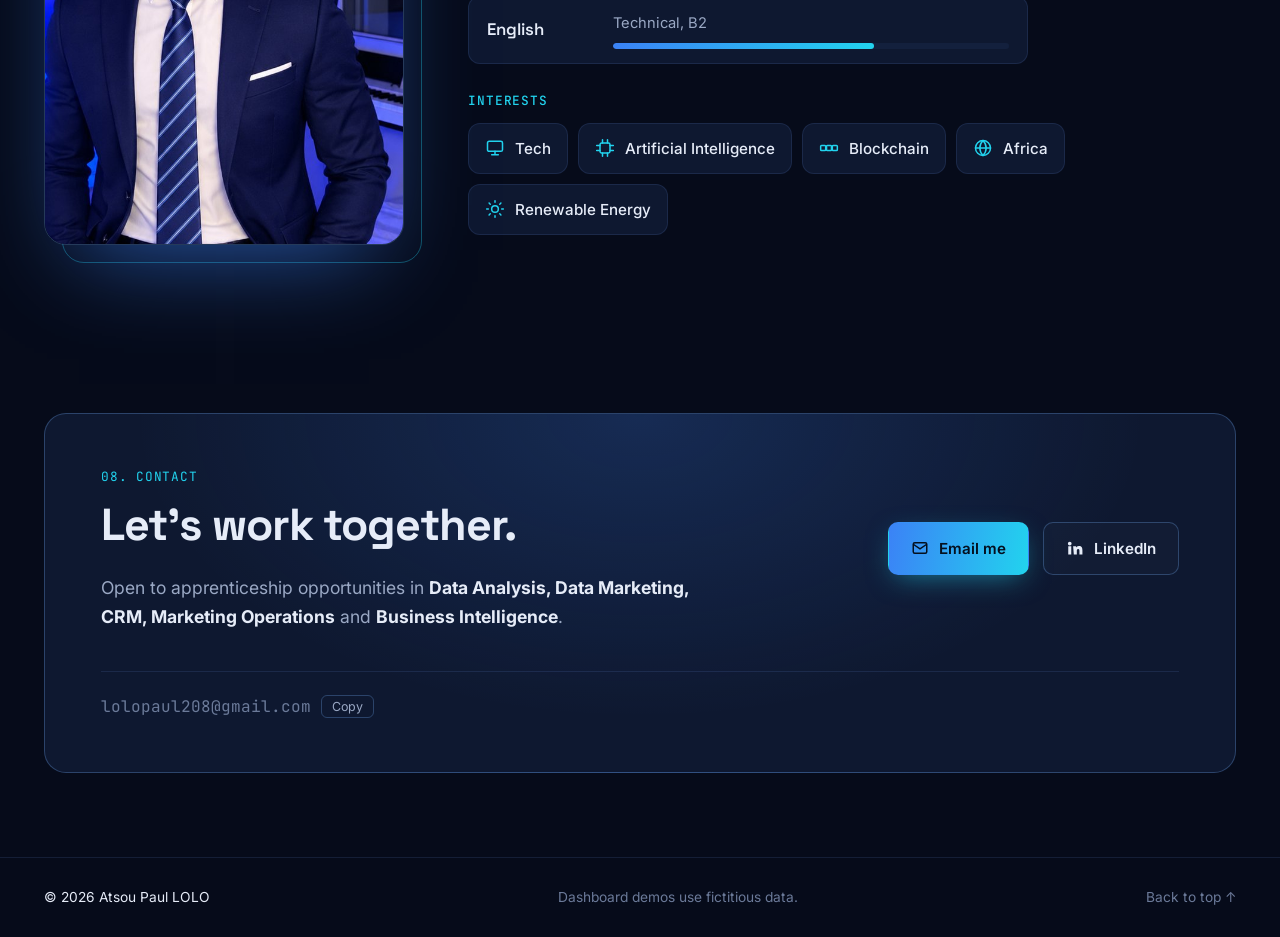
==== commit c36b0413: "Add Languages & Interests section with portrait photo Co-Authored-By: Claude Opus 5.5 <noreply@anthr" ====
--- a/index.html
+++ b/index.html
@@ -26,7 +26,7 @@
   <link rel="preconnect" href="https://fonts.googleapis.com">
   <link rel="preconnect" href="https://fonts.gstatic.com" crossorigin>
   <link href="https://fonts.googleapis.com/css2?family=Space+Grotesk:wght@500;600;700&family=Inter:wght@400;500;600&family=JetBrains+Mono:wght@400;500&display=swap" rel="stylesheet">
-  <link rel="stylesheet" href="css/style.css?v=20261104">
+  <link rel="stylesheet" href="css/style.css?v=20261104b">
 
   <script type="application/ld+json">
   {
@@ -228,12 +228,46 @@
       </div>
     </section>
 
+    <!-- ================================================= LANGUAGES & INTERESTS -->
+    <section class="section" id="beyond" aria-labelledby="beyond-title">
+      <div class="container beyond-grid">
+        <figure class="beyond-photo reveal">
+          <img src="assets/atsou-paul-lolo-portrait.jpg" alt="Atsou Paul LOLO in a navy suit" width="600" height="800" loading="lazy">
+        </figure>
+        <div class="beyond-content">
+          <div class="reveal">
+            <p class="section-kicker">07. Languages &amp; Interests</p>
+            <h2 id="beyond-title">Beyond the data.</h2>
+          </div>
+
+          <div class="beyond-block reveal">
+            <h3>Languages</h3>
+            <ul class="lang-list">
+              <li><span class="lang-name">French</span><span class="lang-level">Native</span><span class="lang-bar" aria-hidden="true"><i style="width:100%"></i></span></li>
+              <li><span class="lang-name">English</span><span class="lang-level">Technical, B2</span><span class="lang-bar" aria-hidden="true"><i style="width:66%"></i></span></li>
+            </ul>
+          </div>
+
+          <div class="beyond-block reveal">
+            <h3>Interests</h3>
+            <ul class="interest-cards">
+              <li><svg viewBox="0 0 24 24" aria-hidden="true"><rect x="3" y="4" width="18" height="12" rx="2"/><path d="M8 20h8M12 16v4"/></svg>Tech</li>
+              <li><svg viewBox="0 0 24 24" aria-hidden="true"><rect x="6" y="6" width="12" height="12" rx="2"/><path d="M9 2v4M15 2v4M9 18v4M15 18v4M2 9h4M2 15h4M18 9h4M18 15h4"/></svg>Artificial Intelligence</li>
+              <li><svg viewBox="0 0 24 24" aria-hidden="true"><rect x="2" y="9" width="6" height="6" rx="1"/><rect x="9" y="9" width="6" height="6" rx="1"/><rect x="16" y="9" width="6" height="6" rx="1"/><path d="M8 12h1M15 12h1"/></svg>Blockchain</li>
+              <li><svg viewBox="0 0 24 24" aria-hidden="true"><circle cx="12" cy="12" r="9"/><path d="M3 12h18M12 3c2.5 2.6 3.8 5.6 3.8 9s-1.3 6.4-3.8 9c-2.5-2.6-3.8-5.6-3.8-9S9.5 5.6 12 3z"/></svg>Africa</li>
+              <li><svg viewBox="0 0 24 24" aria-hidden="true"><circle cx="12" cy="12" r="4"/><path d="M12 2v2M12 20v2M4.9 4.9l1.4 1.4M17.7 17.7l1.4 1.4M2 12h2M20 12h2M4.9 19.1l1.4-1.4M17.7 6.3l1.4-1.4"/></svg>Renewable Energy</li>
+            </ul>
+          </div>
+        </div>
+      </div>
+    </section>
+
     <!-- ============================================================= CONTACT -->
     <section class="section contact" id="contact" aria-labelledby="contact-title">
       <div class="container">
         <div class="contact-card reveal">
           <div class="contact-left">
-          <p class="section-kicker">07. Contact</p>
+          <p class="section-kicker">08. Contact</p>
           <h2 id="contact-title">Let's work together.</h2>
           <p class="contact-msg">Open to apprenticeship opportunities in <strong>Data Analysis, Data Marketing, CRM, Marketing Operations</strong> and <strong>Business Intelligence</strong>.</p>
           </div>
@@ -269,8 +303,8 @@
     <div class="modal-content" id="modal-content"></div>
   </dialog>
 
-  <script src="js/data.js?v=20261104"></script>
-  <script src="js/charts.js?v=20261104"></script>
-  <script src="js/main.js?v=20261104"></script>
+  <script src="js/data.js?v=20261104b"></script>
+  <script src="js/charts.js?v=20261104b"></script>
+  <script src="js/main.js?v=20261104b"></script>
 </body>
 </html>
--- a/css/style.css
+++ b/css/style.css
@@ -489,3 +489,27 @@
 /* v5: smaller first names, LOLO stays the strong element */
 .hero h1 { font-size: clamp(2.6rem, 5.6vw, 4.2rem); }
 .hero h1 .first-names { font-size: .62em; font-weight: 600; letter-spacing: -0.02em; color: var(--text); vertical-align: 0.06em; }
+
+/* ---- Languages & Interests ---- */
+.beyond-grid { display: grid; grid-template-columns: 360px 1fr; gap: 64px; align-items: center; }
+.beyond-photo { margin: 0; position: relative; }
+.beyond-photo::before { content: ""; position: absolute; inset: 18px -18px -18px 18px; border: 1px solid rgba(34,211,238,.35); border-radius: 22px; z-index: 0; }
+.beyond-photo img { position: relative; z-index: 1; width: 100%; height: auto; aspect-ratio: 3/4; object-fit: cover; object-position: 50% 20%; border-radius: 22px; border: 1px solid var(--border-strong); box-shadow: 0 40px 90px -35px rgba(59,130,246,.65); }
+.beyond-content h2 { margin-bottom: 28px; }
+.beyond-block { margin-bottom: 30px; }
+.beyond-block:last-child { margin-bottom: 0; }
+.beyond-block h3 { font-family: var(--font-mono); font-size: .8rem; font-weight: 500; letter-spacing: .07em; text-transform: uppercase; color: var(--cyan); margin-bottom: 14px; }
+.lang-list { display: grid; gap: 12px; max-width: 560px; }
+.lang-list li { display: grid; grid-template-columns: 110px 1fr; grid-template-rows: auto auto; column-gap: 16px; row-gap: 8px; align-items: center; background: var(--surface); border: 1px solid var(--border); border-radius: 12px; padding: 14px 18px; }
+.lang-name { font-family: var(--font-display); font-weight: 600; font-size: 1.05rem; grid-row: span 2; }
+.lang-level { color: var(--text-2); font-size: .92rem; }
+.lang-bar { display: block; height: 6px; border-radius: 3px; background: var(--surface-2); overflow: hidden; }
+.lang-bar i { display: block; height: 100%; border-radius: 3px; background: var(--grad); }
+.interest-cards { display: flex; flex-wrap: wrap; gap: 10px; }
+.interest-cards li { display: inline-flex; align-items: center; gap: 10px; padding: 12px 16px; border-radius: 12px; font-weight: 500; font-size: .95rem; background: var(--surface); border: 1px solid var(--border); transition: border-color .2s, transform .2s; }
+.interest-cards li:hover { border-color: var(--border-strong); transform: translateY(-2px); }
+.interest-cards svg { width: 20px; height: 20px; fill: none; stroke: var(--cyan); stroke-width: 1.8; stroke-linecap: round; stroke-linejoin: round; flex-shrink: 0; }
+@media (max-width: 900px) {
+  .beyond-grid { grid-template-columns: 1fr; gap: 40px; }
+  .beyond-photo { max-width: 300px; }
+}
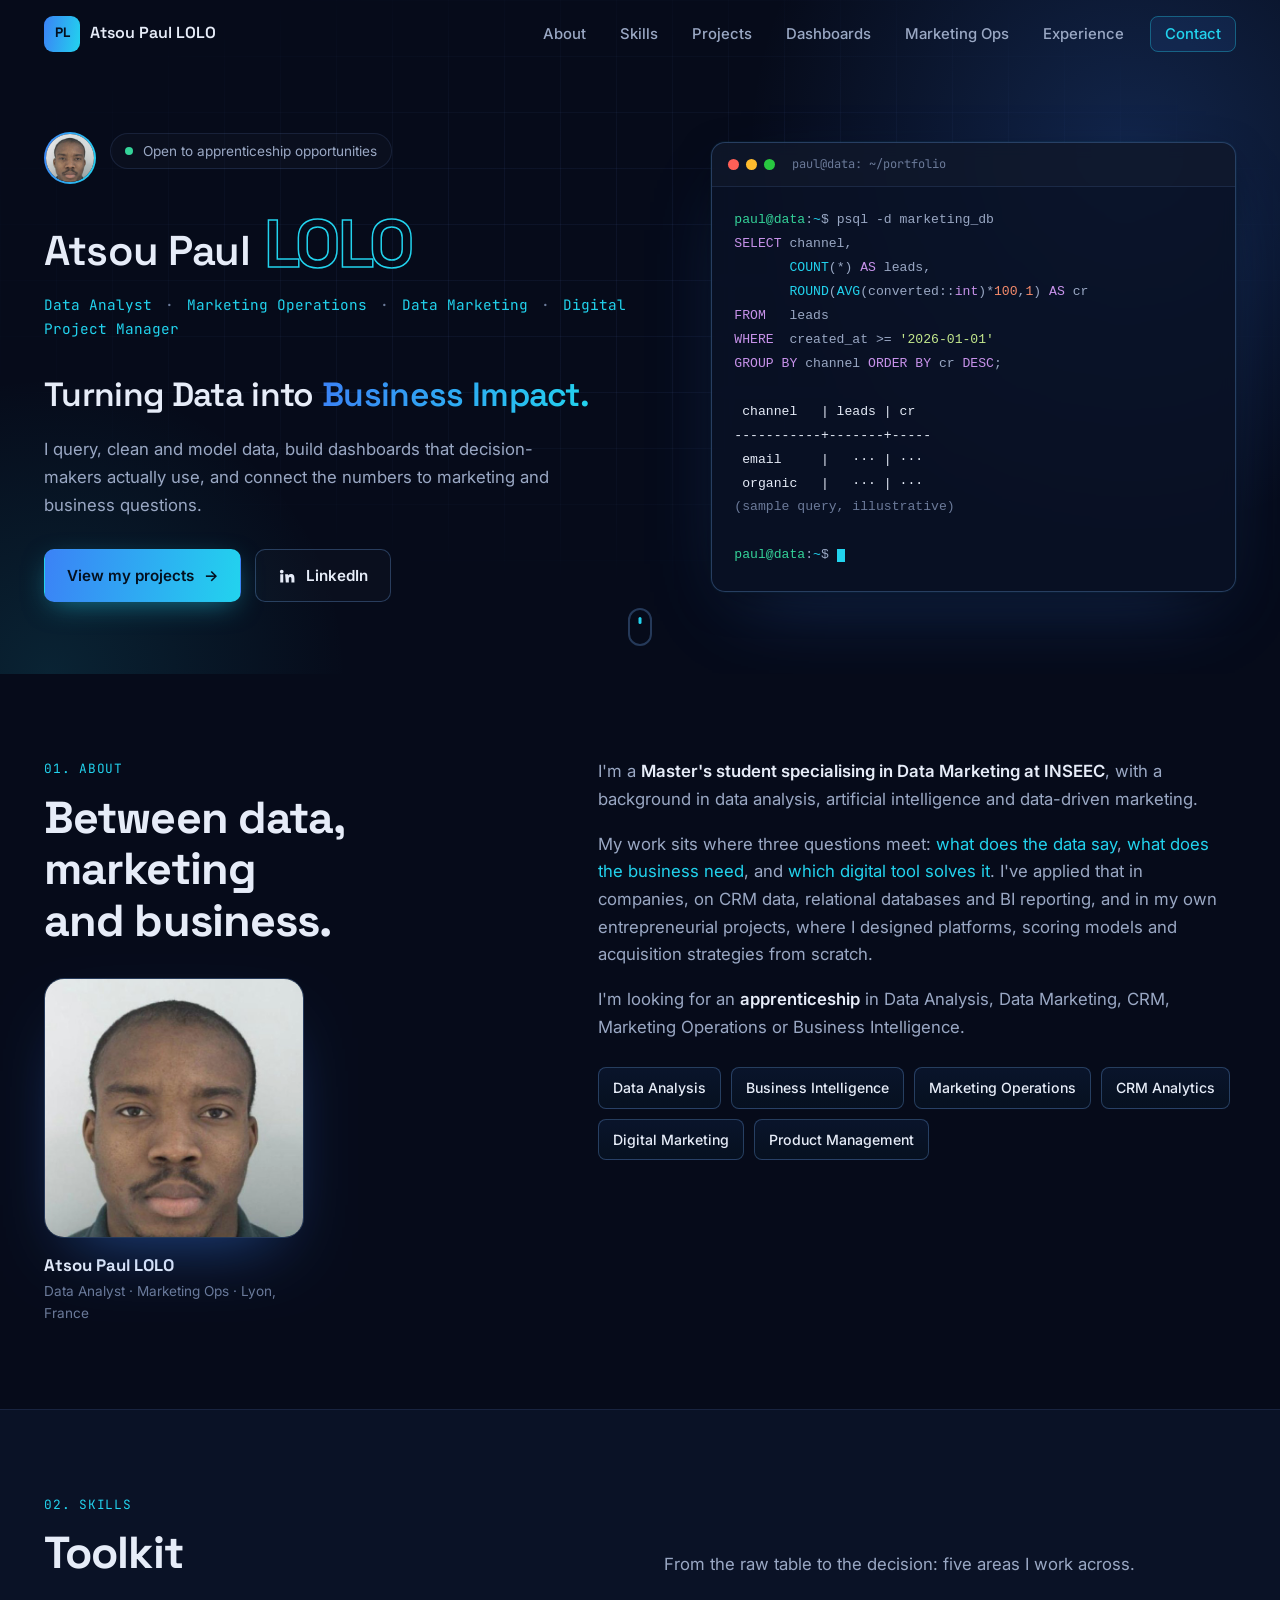
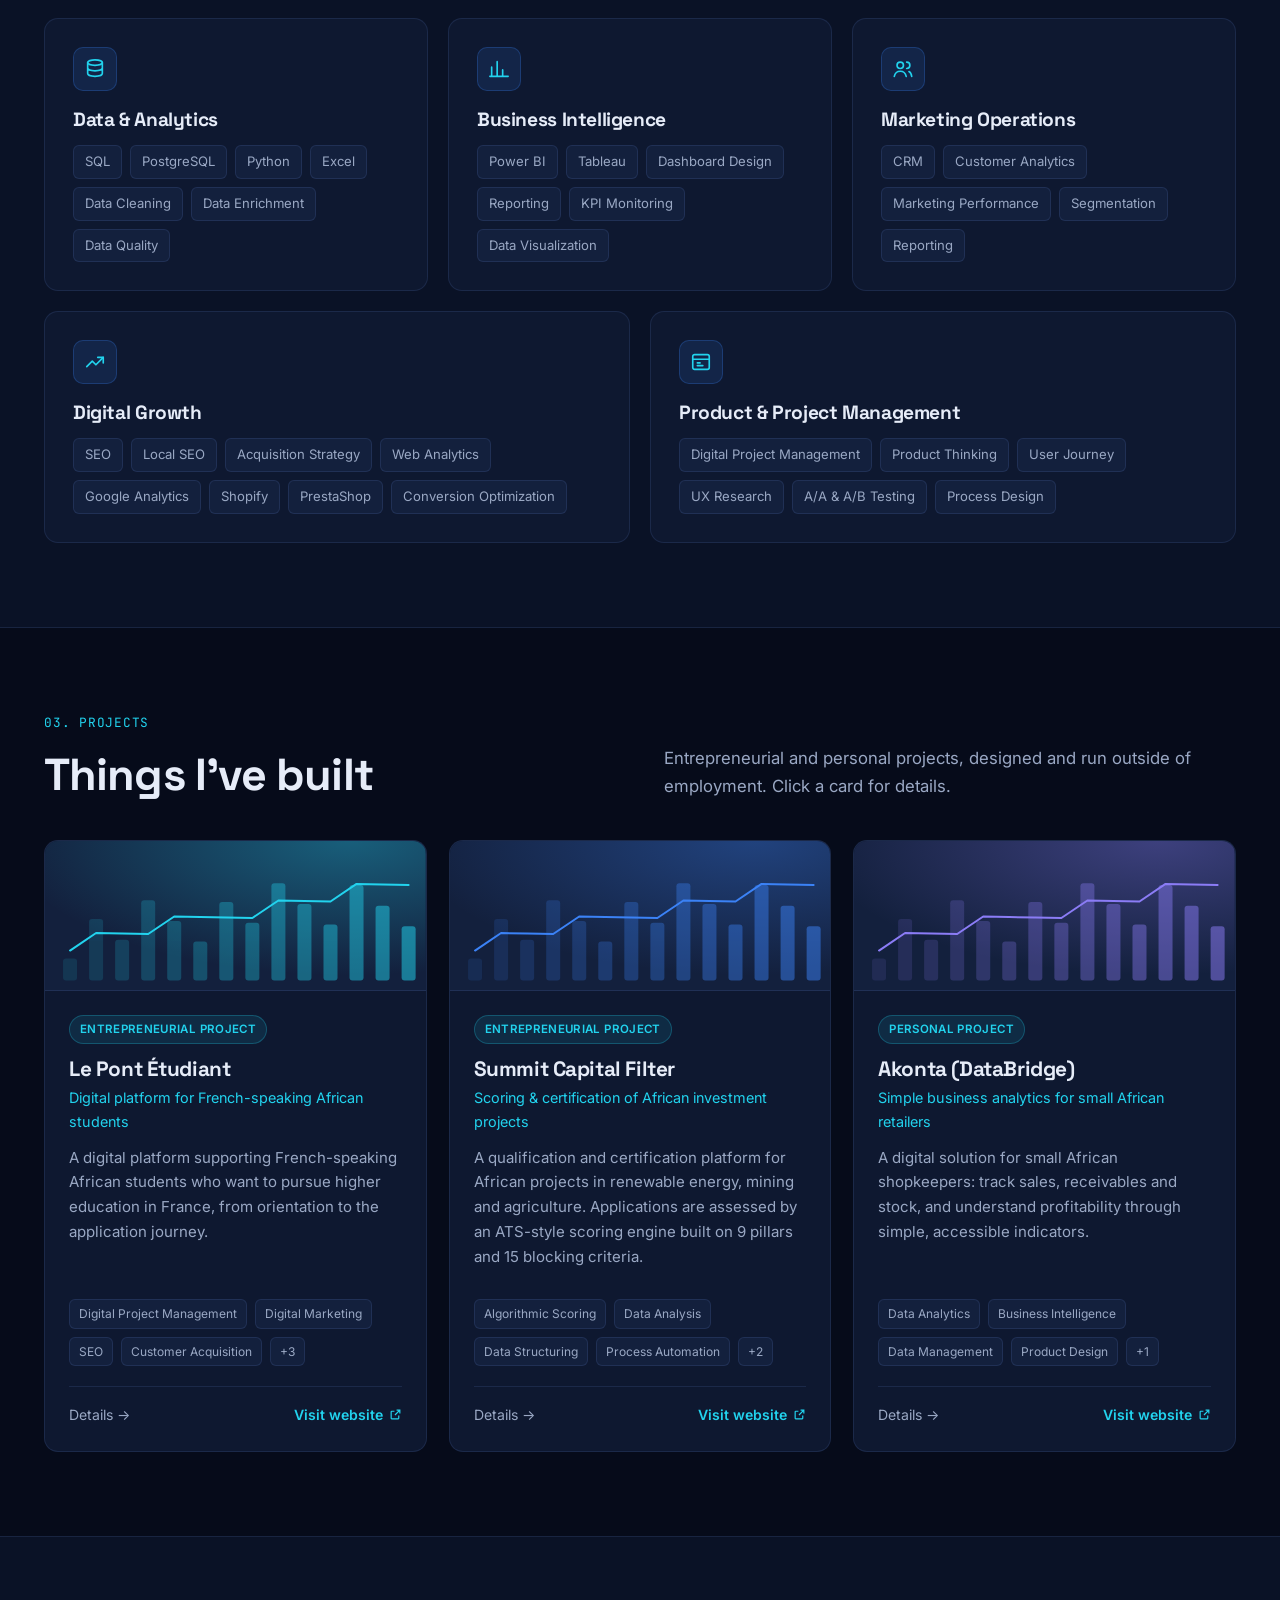
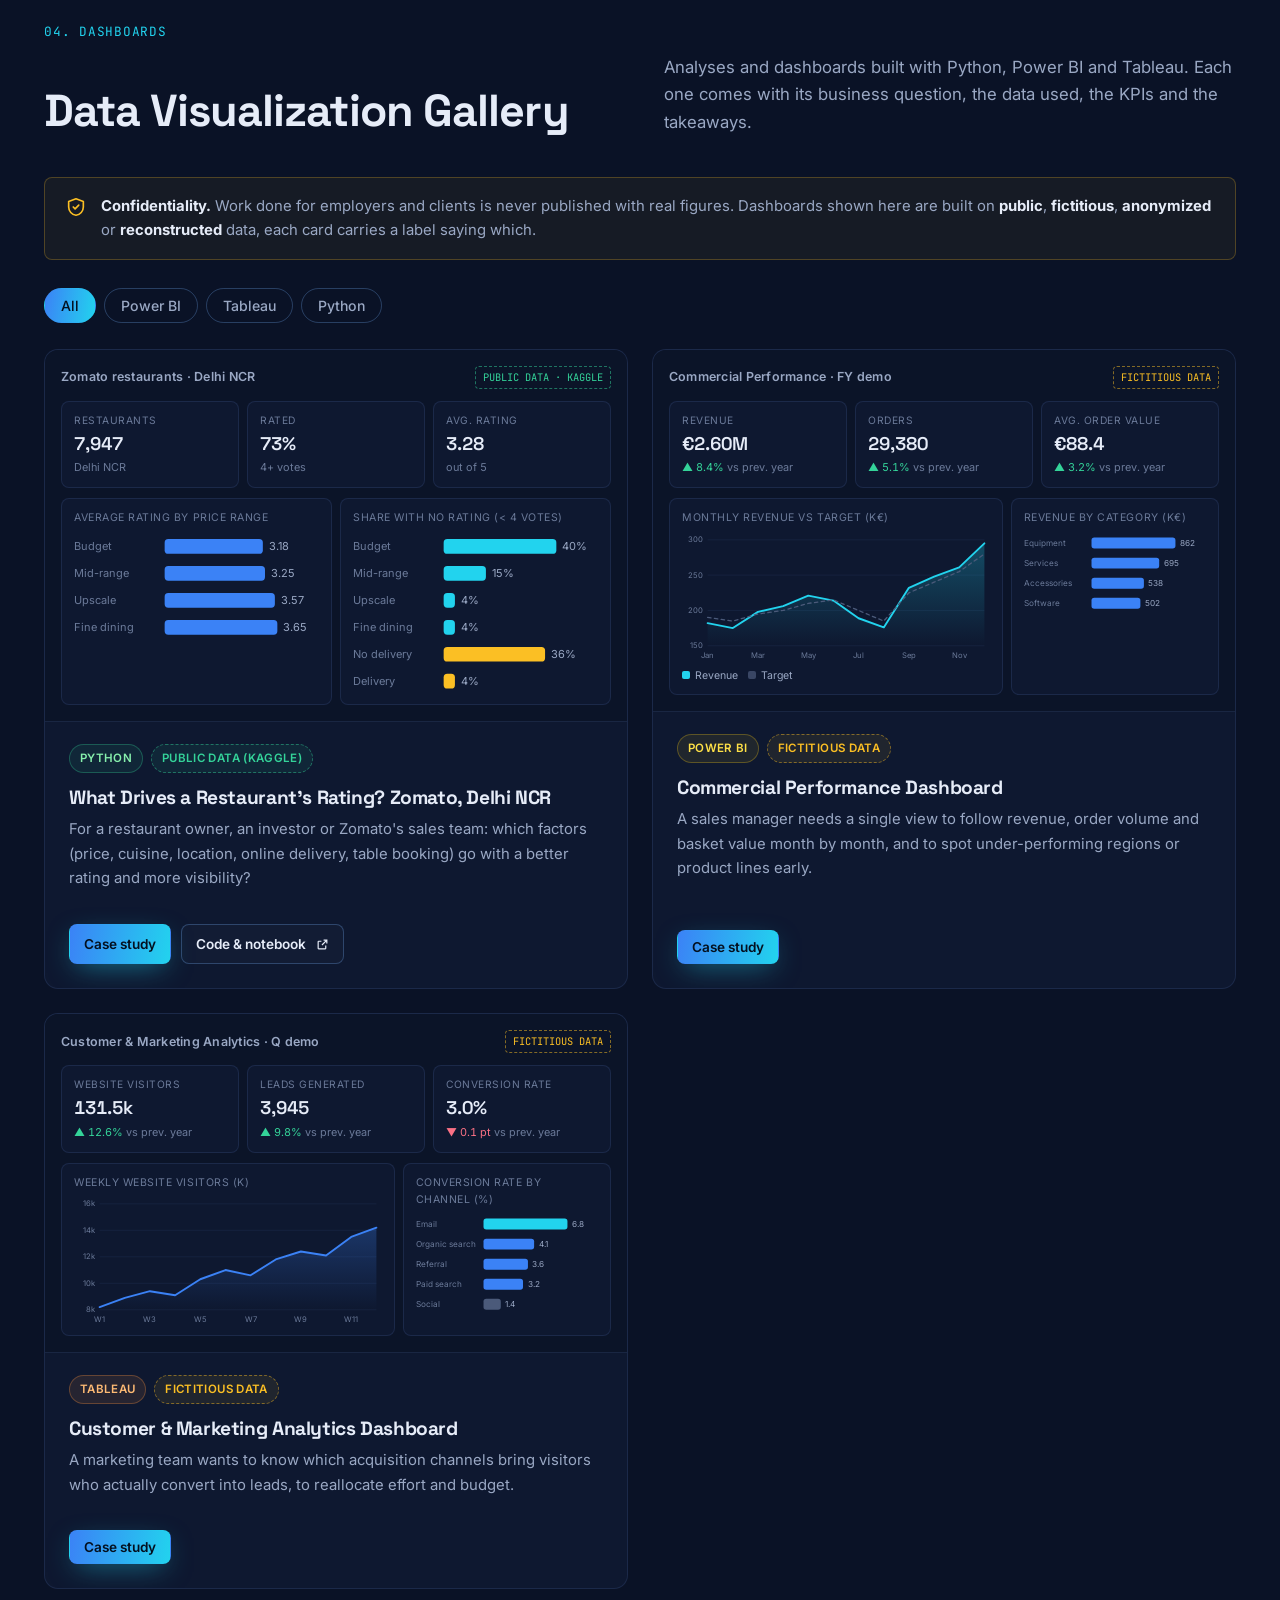
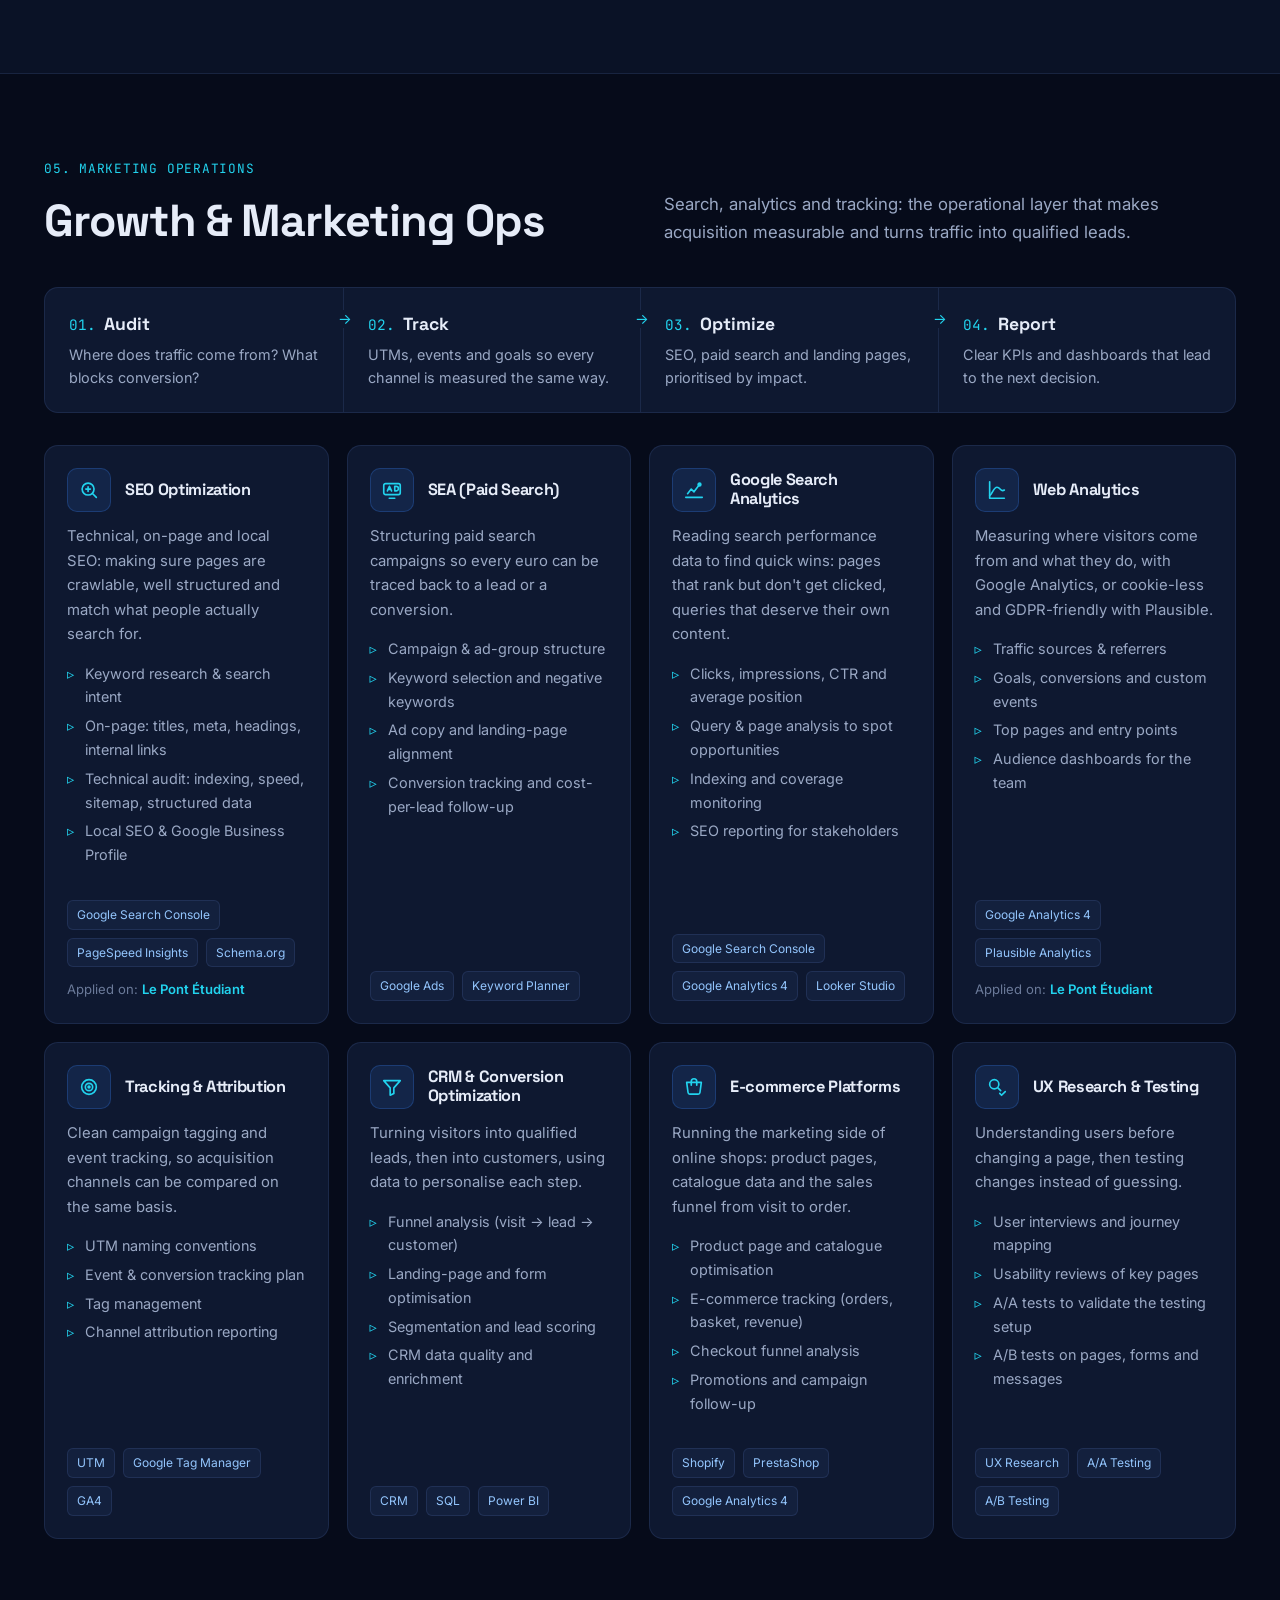
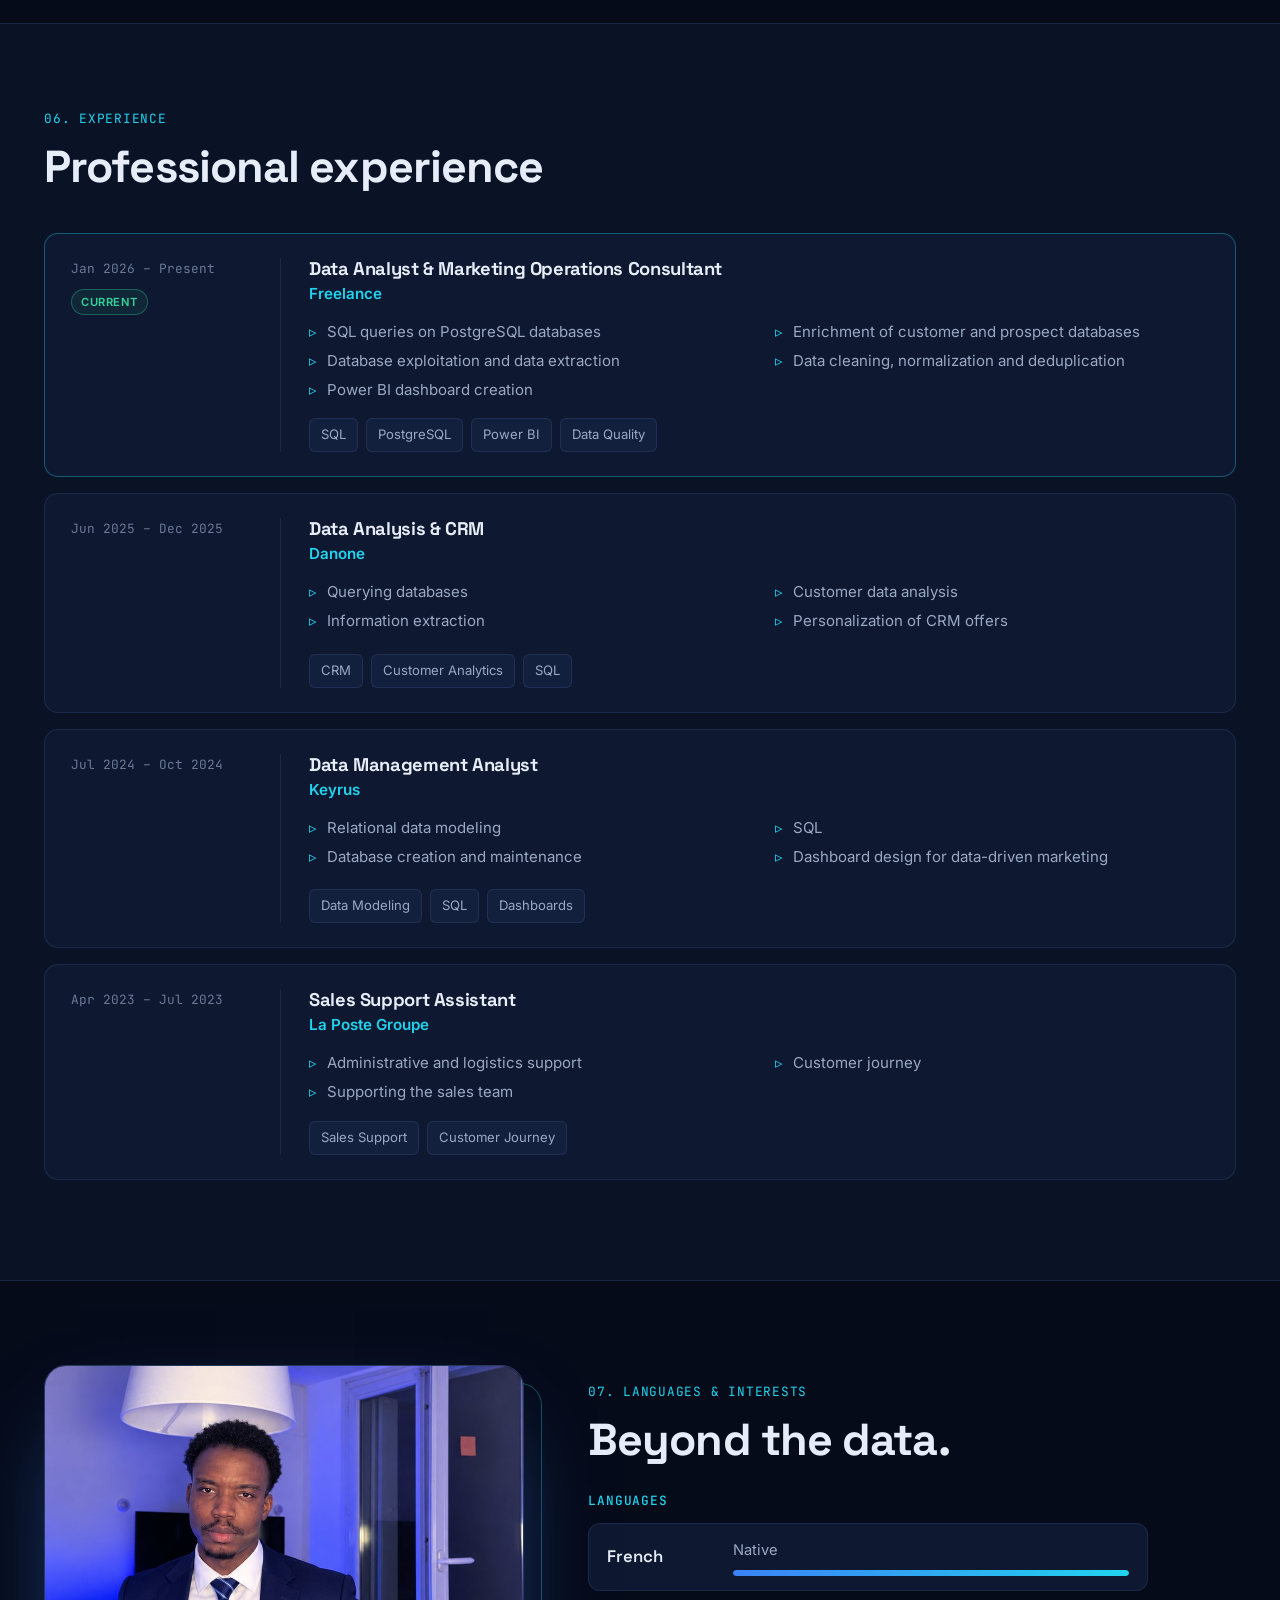
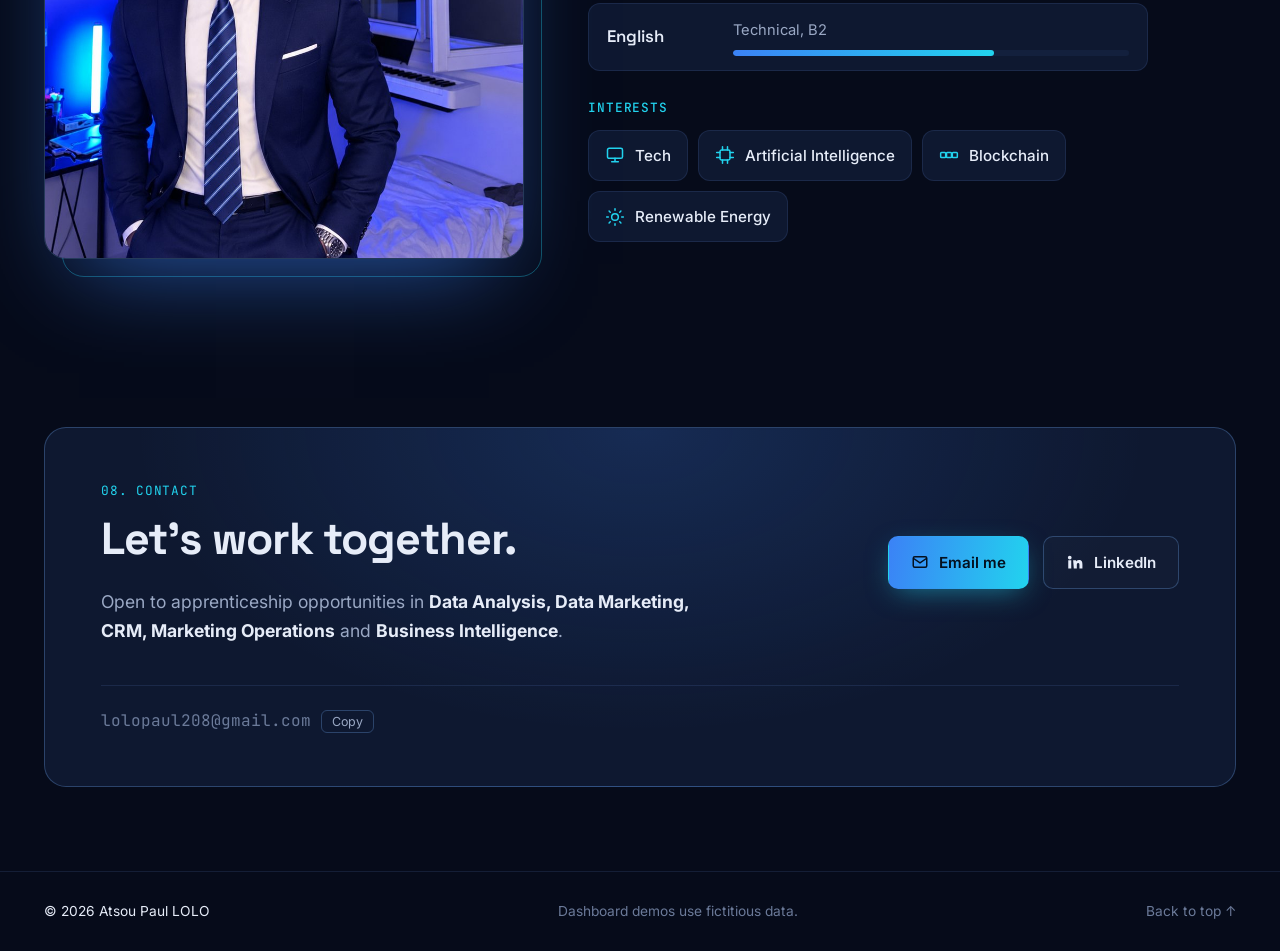
==== commit 33cd5a51: "Wider portrait showing blue LED; remove Africa from interests Co-Authored-By: Claude Opus 5.5 <norep" ====
--- a/index.html
+++ b/index.html
@@ -26,7 +26,7 @@
   <link rel="preconnect" href="https://fonts.googleapis.com">
   <link rel="preconnect" href="https://fonts.gstatic.com" crossorigin>
   <link href="https://fonts.googleapis.com/css2?family=Space+Grotesk:wght@500;600;700&family=Inter:wght@400;500;600&family=JetBrains+Mono:wght@400;500&display=swap" rel="stylesheet">
-  <link rel="stylesheet" href="css/style.css?v=20261104b">
+  <link rel="stylesheet" href="css/style.css?v=20261104c">
 
   <script type="application/ld+json">
   {
@@ -232,7 +232,7 @@
     <section class="section" id="beyond" aria-labelledby="beyond-title">
       <div class="container beyond-grid">
         <figure class="beyond-photo reveal">
-          <img src="assets/atsou-paul-lolo-portrait.jpg" alt="Atsou Paul LOLO in a navy suit" width="600" height="800" loading="lazy">
+          <img src="assets/atsou-paul-lolo-portrait.jpg?v=2" alt="Atsou Paul LOLO in a navy suit" width="750" height="900" loading="lazy">
         </figure>
         <div class="beyond-content">
           <div class="reveal">
@@ -254,7 +254,6 @@
               <li><svg viewBox="0 0 24 24" aria-hidden="true"><rect x="3" y="4" width="18" height="12" rx="2"/><path d="M8 20h8M12 16v4"/></svg>Tech</li>
               <li><svg viewBox="0 0 24 24" aria-hidden="true"><rect x="6" y="6" width="12" height="12" rx="2"/><path d="M9 2v4M15 2v4M9 18v4M15 18v4M2 9h4M2 15h4M18 9h4M18 15h4"/></svg>Artificial Intelligence</li>
               <li><svg viewBox="0 0 24 24" aria-hidden="true"><rect x="2" y="9" width="6" height="6" rx="1"/><rect x="9" y="9" width="6" height="6" rx="1"/><rect x="16" y="9" width="6" height="6" rx="1"/><path d="M8 12h1M15 12h1"/></svg>Blockchain</li>
-              <li><svg viewBox="0 0 24 24" aria-hidden="true"><circle cx="12" cy="12" r="9"/><path d="M3 12h18M12 3c2.5 2.6 3.8 5.6 3.8 9s-1.3 6.4-3.8 9c-2.5-2.6-3.8-5.6-3.8-9S9.5 5.6 12 3z"/></svg>Africa</li>
               <li><svg viewBox="0 0 24 24" aria-hidden="true"><circle cx="12" cy="12" r="4"/><path d="M12 2v2M12 20v2M4.9 4.9l1.4 1.4M17.7 17.7l1.4 1.4M2 12h2M20 12h2M4.9 19.1l1.4-1.4M17.7 6.3l1.4-1.4"/></svg>Renewable Energy</li>
             </ul>
           </div>
@@ -303,8 +302,8 @@
     <div class="modal-content" id="modal-content"></div>
   </dialog>
 
-  <script src="js/data.js?v=20261104b"></script>
-  <script src="js/charts.js?v=20261104b"></script>
-  <script src="js/main.js?v=20261104b"></script>
+  <script src="js/data.js?v=20261104c"></script>
+  <script src="js/charts.js?v=20261104c"></script>
+  <script src="js/main.js?v=20261104c"></script>
 </body>
 </html>
--- a/css/style.css
+++ b/css/style.css
@@ -513,3 +513,14 @@
   .beyond-grid { grid-template-columns: 1fr; gap: 40px; }
   .beyond-photo { max-width: 300px; }
 }
+/* v7: wider portrait, blue LED visible */
+.beyond-grid { grid-template-columns: 440px 1fr; gap: 72px; }
+.beyond-photo img { aspect-ratio: 5/6; object-position: 50% 50%; }
+@media (max-width: 1100px) { .beyond-grid { grid-template-columns: 380px 1fr; gap: 48px; } }
+@media (max-width: 900px) { .beyond-grid { grid-template-columns: 1fr; } .beyond-photo { max-width: 360px; } }
+/* wider portrait showing the blue LED */
+.beyond-grid { grid-template-columns: 480px 1fr; gap: 64px; }
+.beyond-photo img { aspect-ratio: auto; object-position: center; }
+@media (max-width: 1100px) { .beyond-grid { grid-template-columns: 400px 1fr; gap: 48px; } }
+@media (max-width: 900px) { .beyond-grid { grid-template-columns: 1fr; } .beyond-photo { max-width: 420px; } }
+@media (max-width: 600px) { .beyond-photo::before { inset: 12px -8px -12px 12px; } .beyond-photo { margin-right: 8px; } }
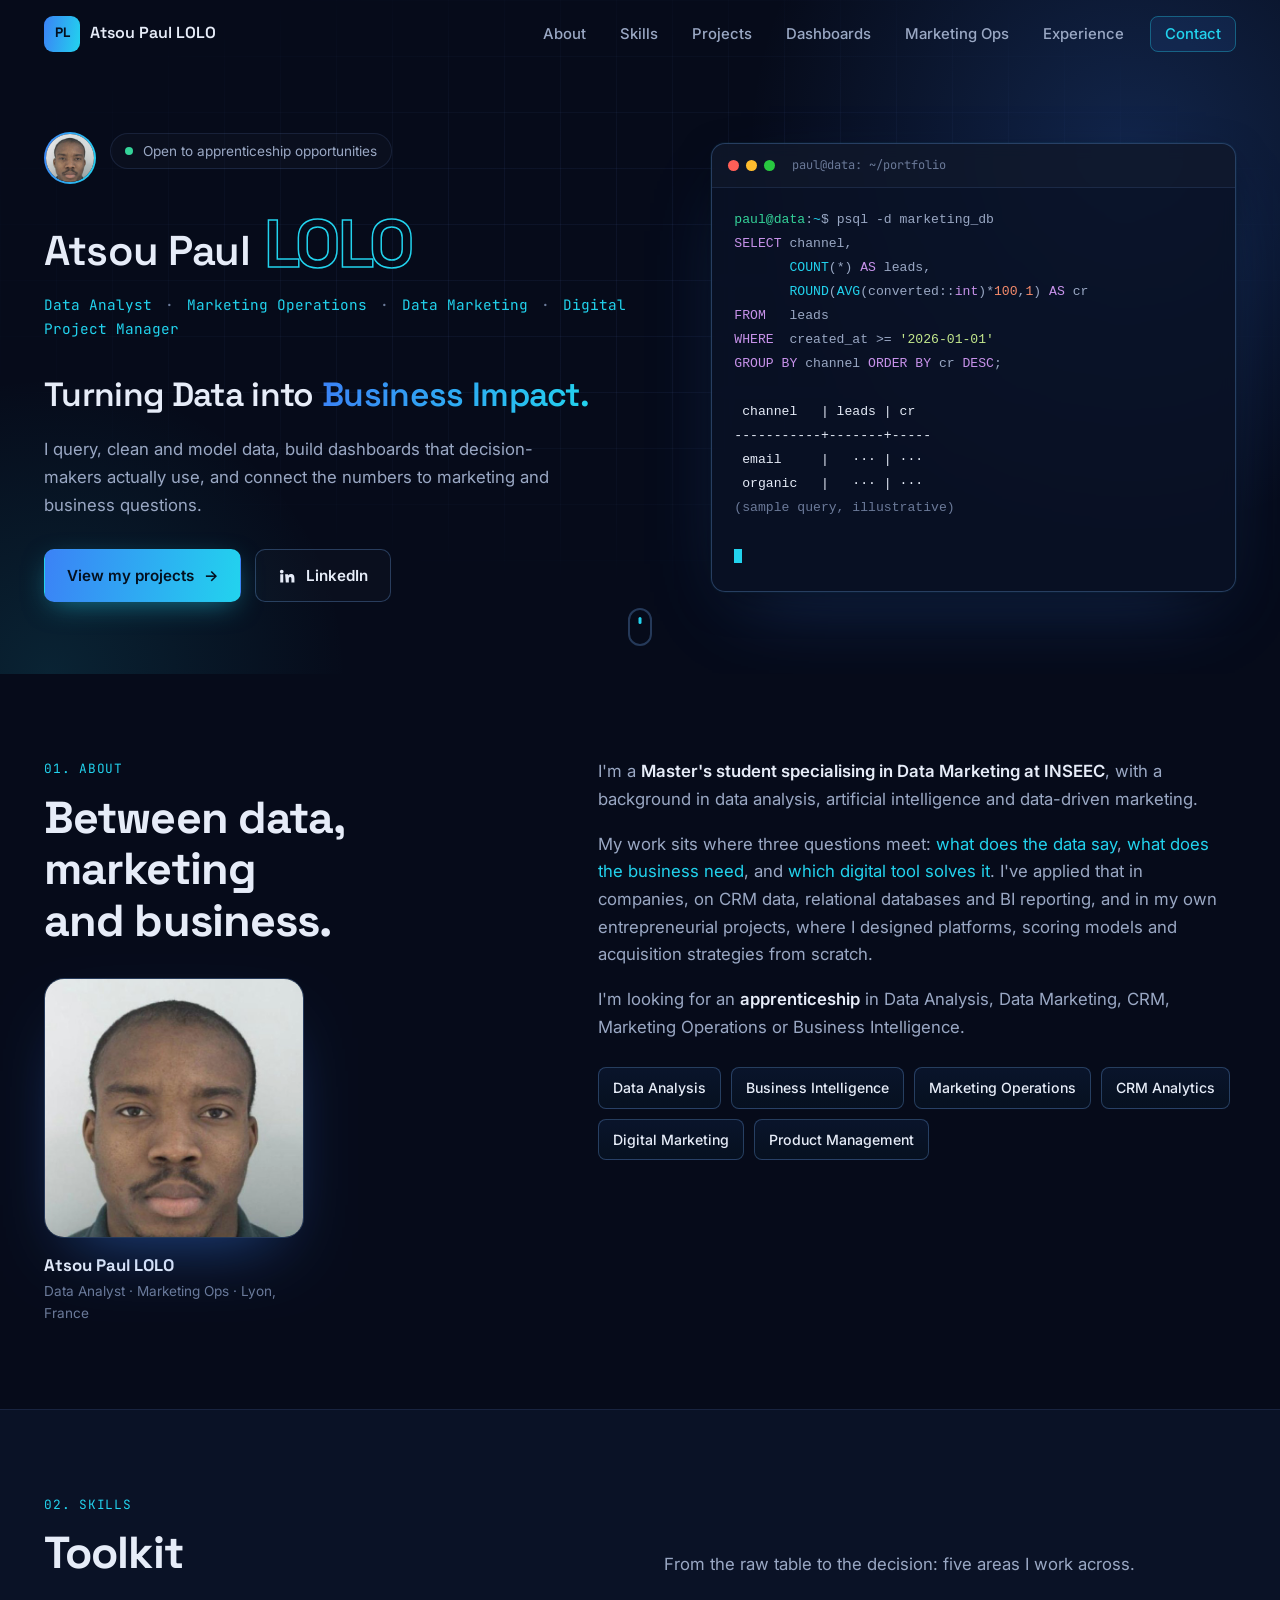
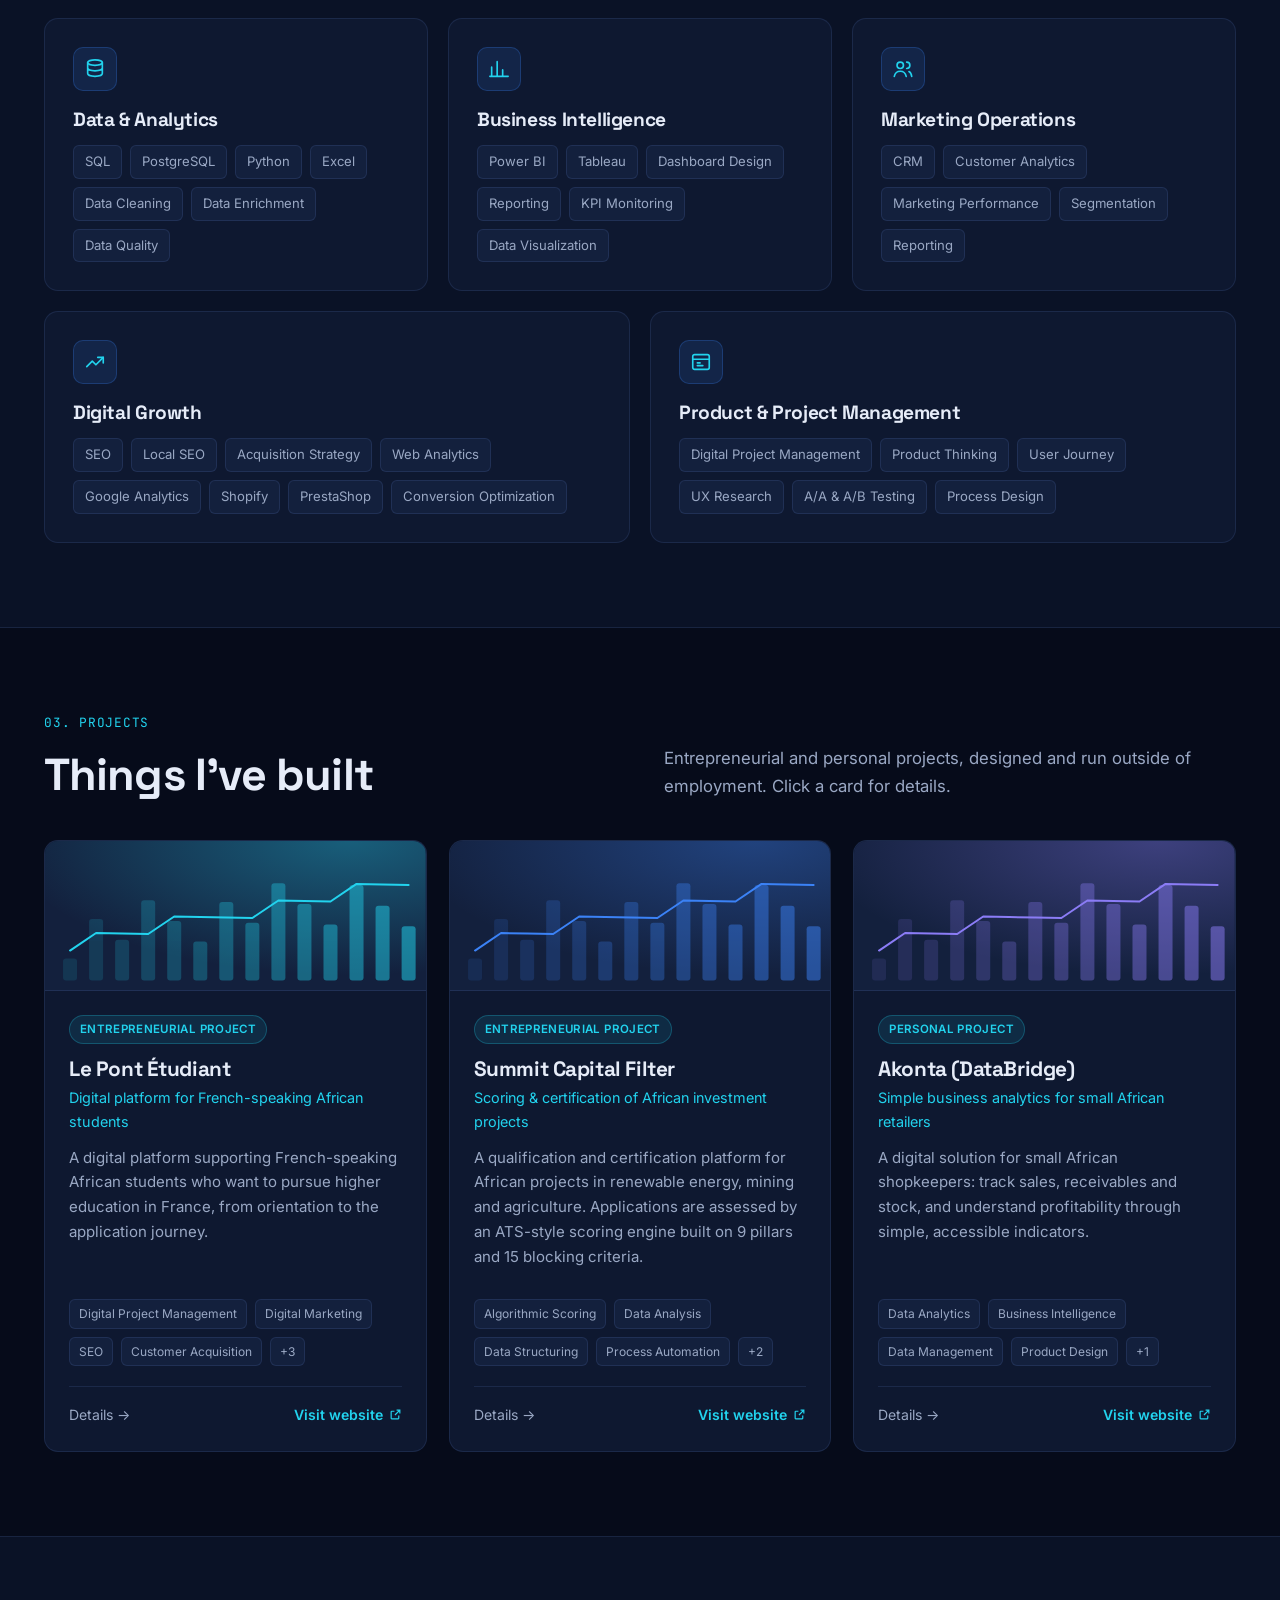
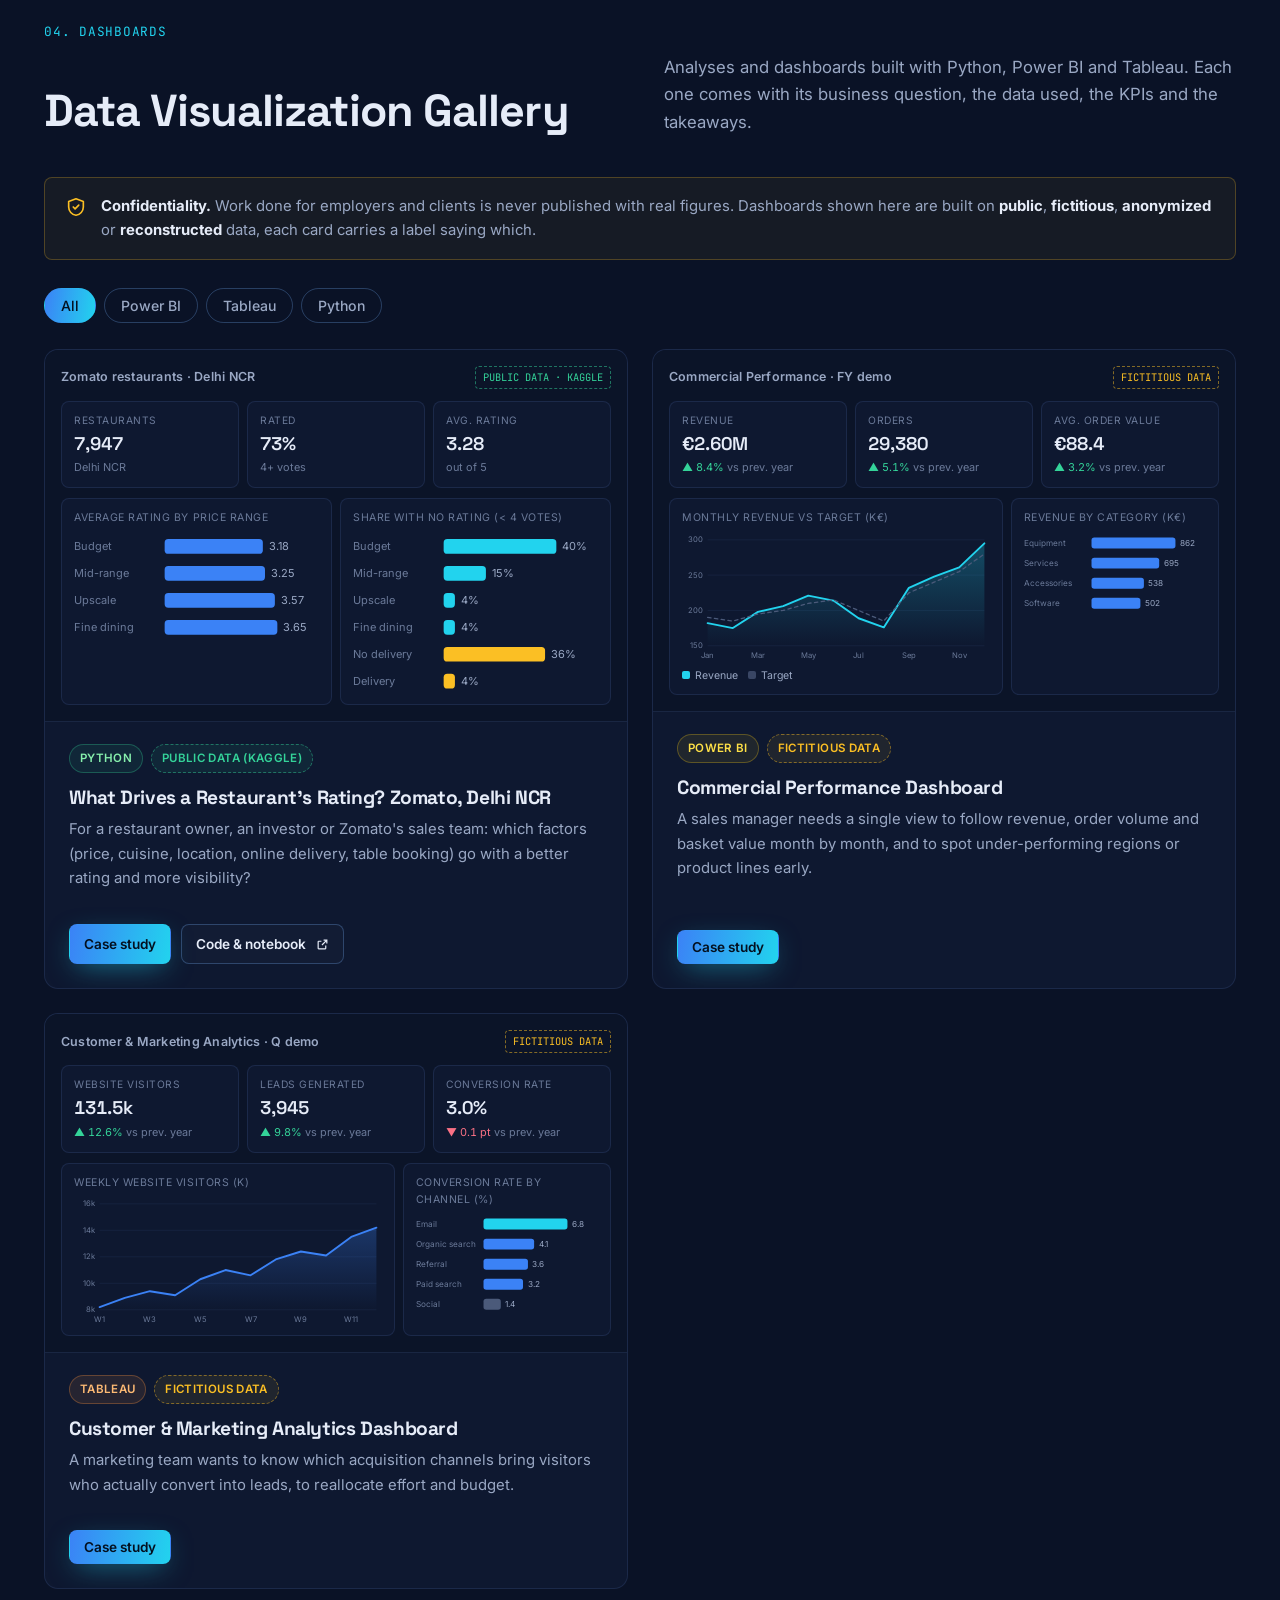
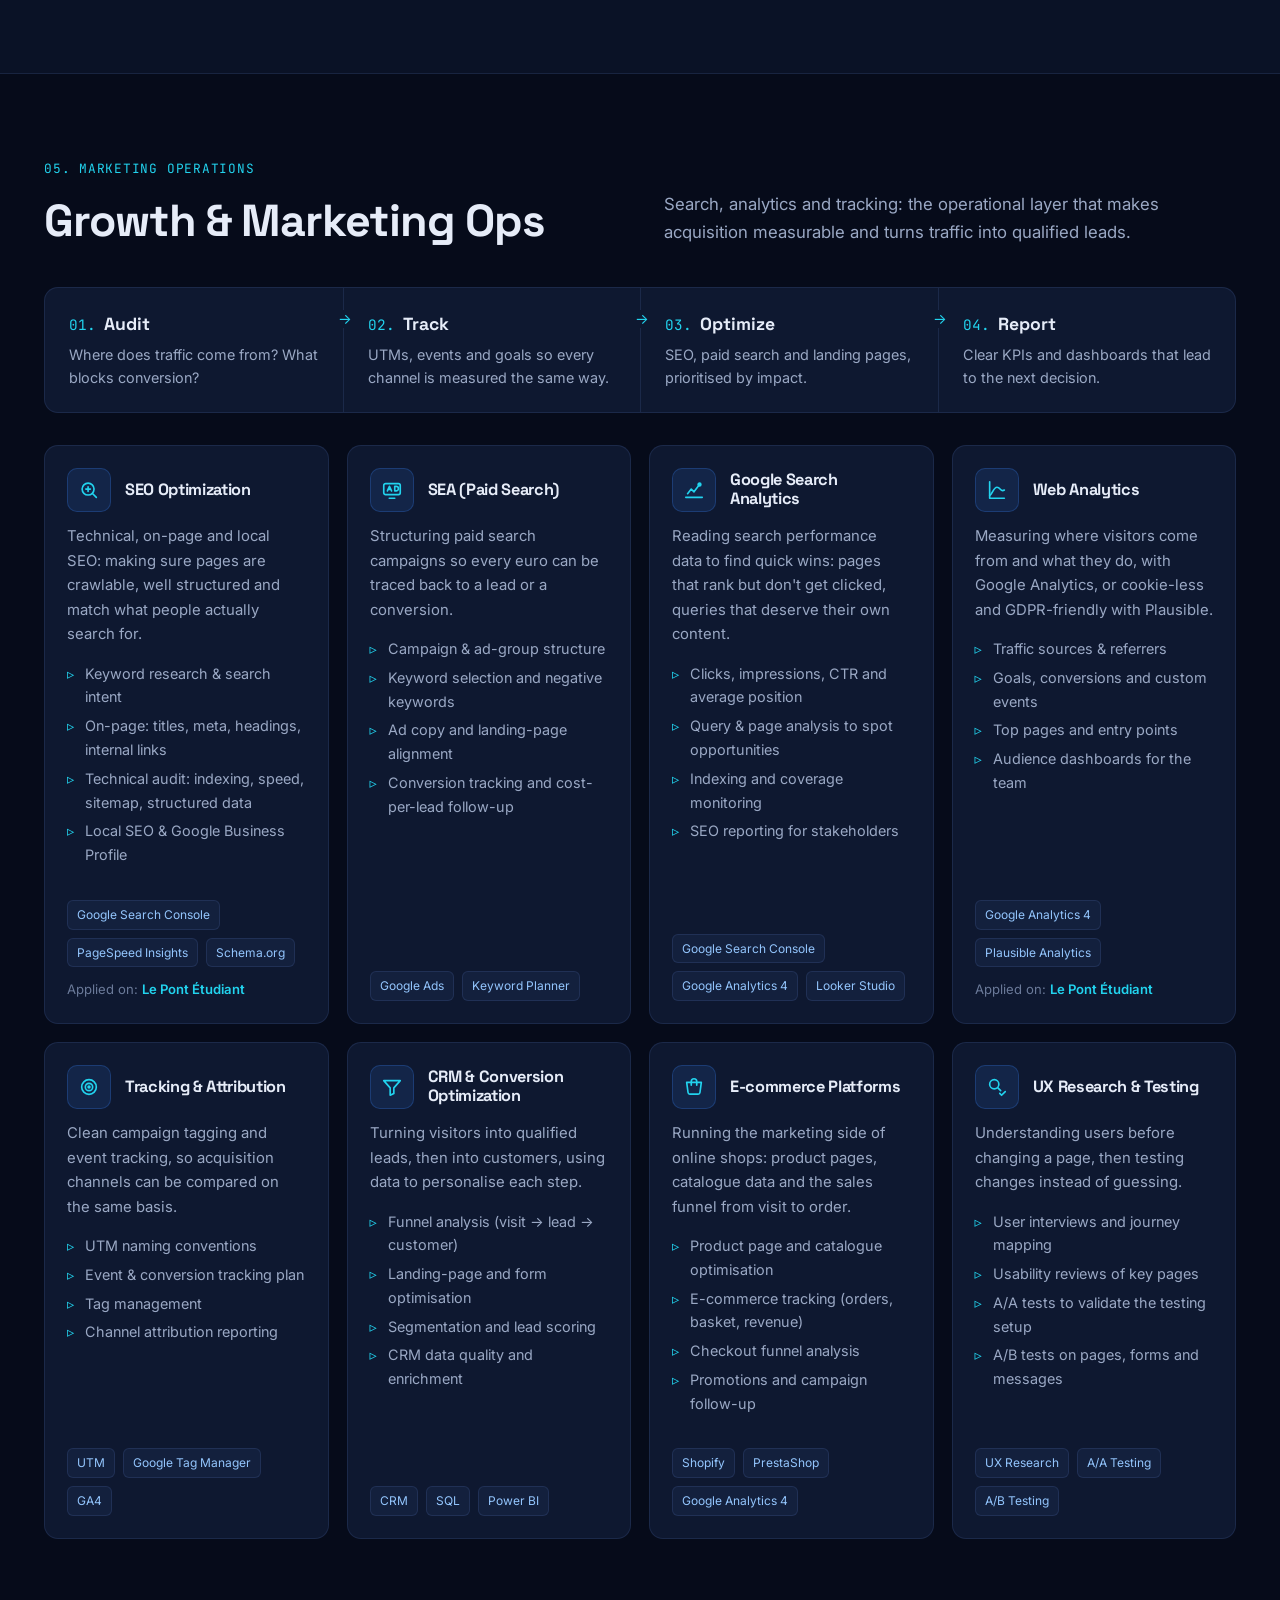
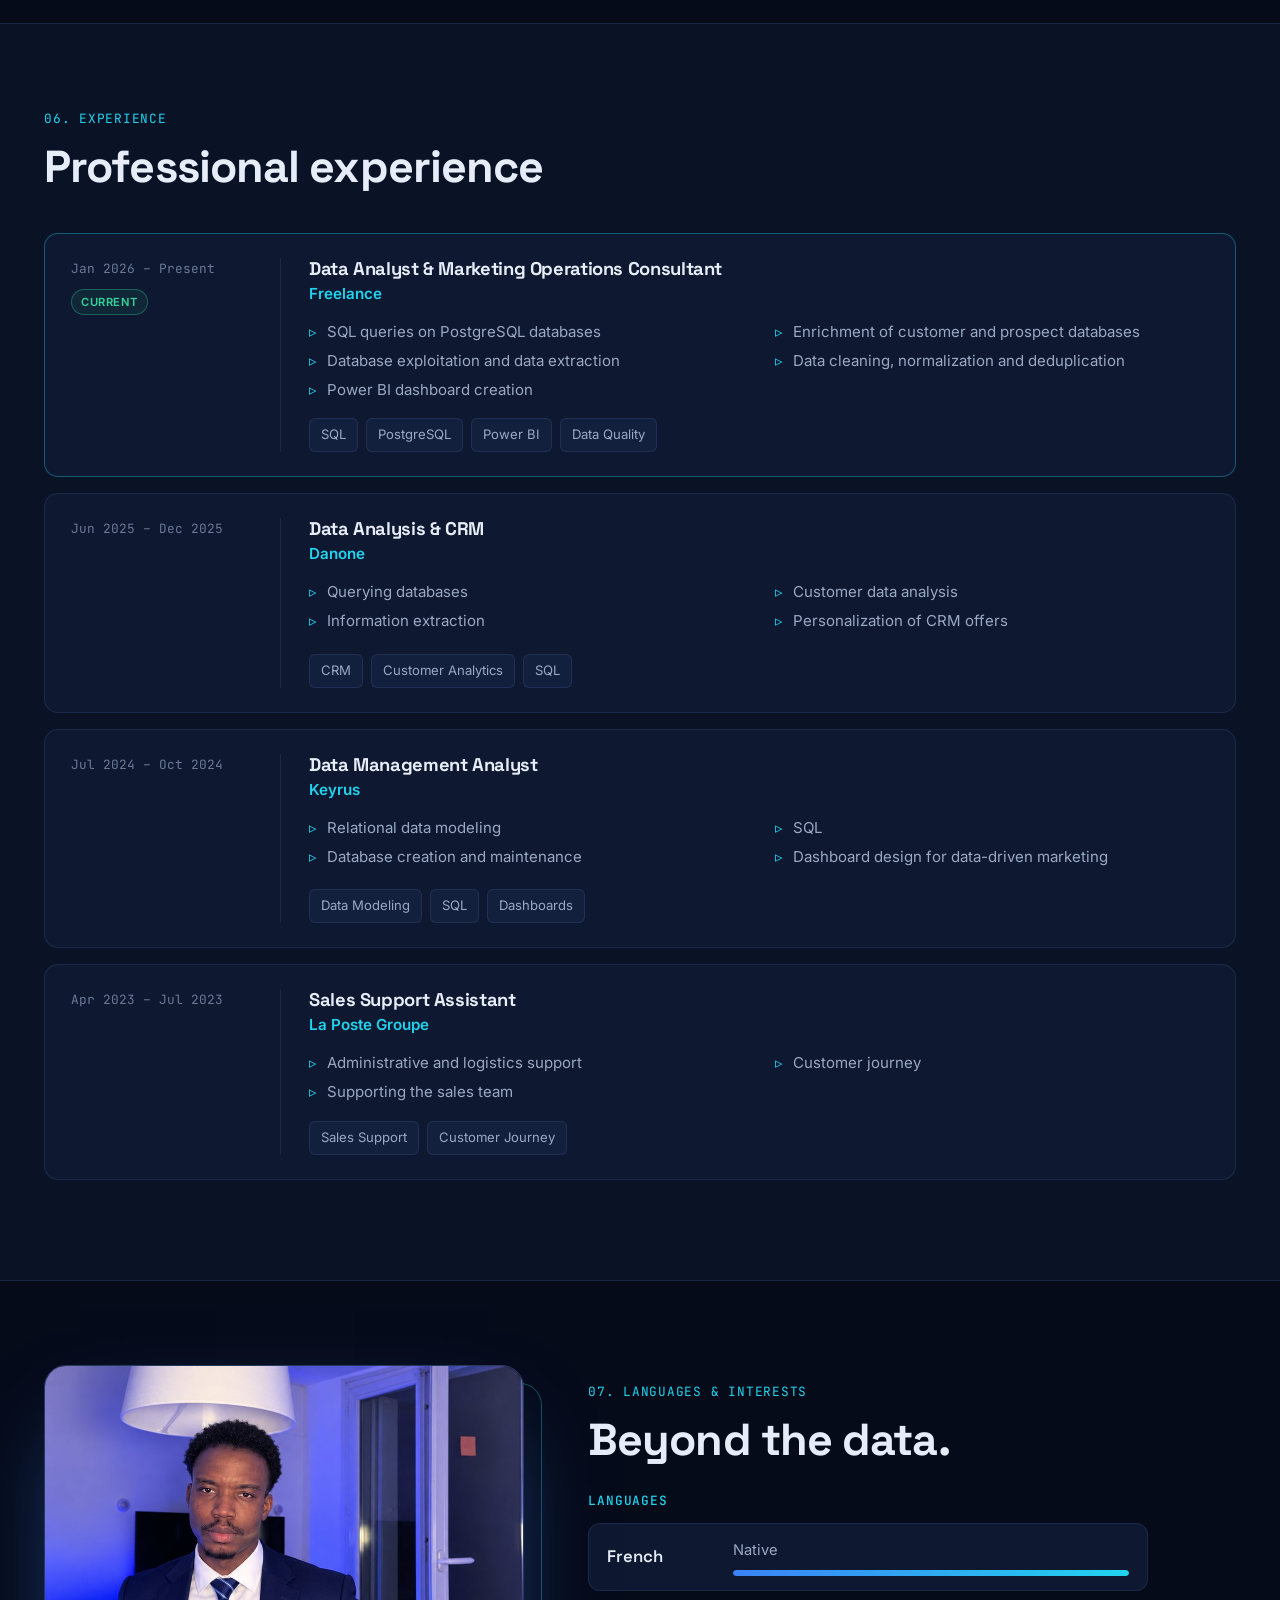
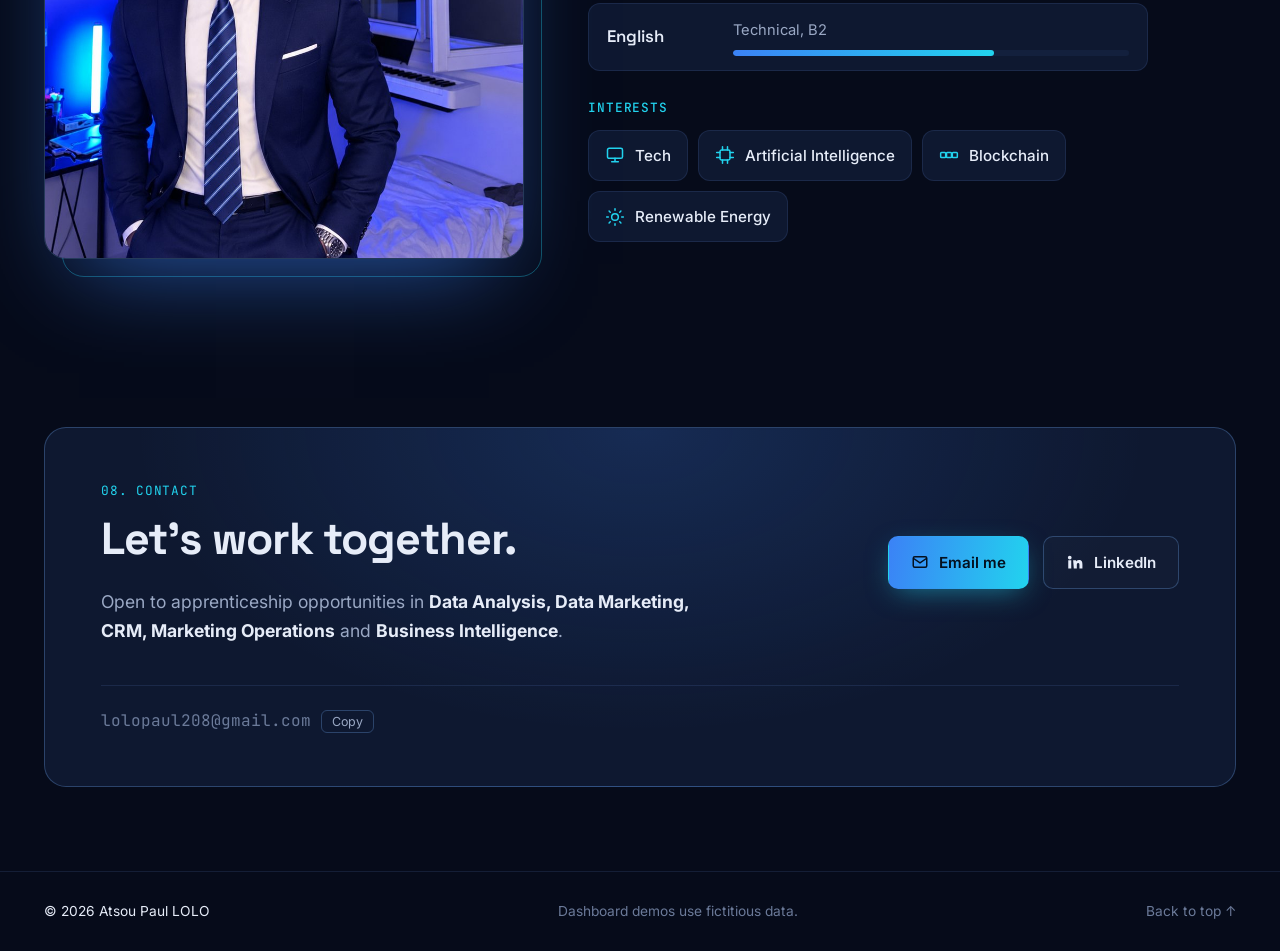
==== commit 8a1fde4d: "Fix 'Back to top' link (fixed header target did not scroll) Co-Authored-By: Claude Opus 5.5 <noreply" ====
--- a/index.html
+++ b/index.html
@@ -26,7 +26,7 @@
   <link rel="preconnect" href="https://fonts.googleapis.com">
   <link rel="preconnect" href="https://fonts.gstatic.com" crossorigin>
   <link href="https://fonts.googleapis.com/css2?family=Space+Grotesk:wght@500;600;700&family=Inter:wght@400;500;600&family=JetBrains+Mono:wght@400;500&display=swap" rel="stylesheet">
-  <link rel="stylesheet" href="css/style.css?v=20261104c">
+  <link rel="stylesheet" href="css/style.css?v=20261105">
 
   <script type="application/ld+json">
   {
@@ -292,7 +292,7 @@
     <div class="container footer-inner">
       <p>© <span id="year"></span> Atsou Paul LOLO</p>
       <p class="muted">Dashboard demos use fictitious data.</p>
-      <a href="#top" class="muted">Back to top ↑</a>
+      <a href="#home" class="muted back-to-top">Back to top ↑</a>
     </div>
   </footer>
 
@@ -302,8 +302,8 @@
     <div class="modal-content" id="modal-content"></div>
   </dialog>
 
-  <script src="js/data.js?v=20261104c"></script>
-  <script src="js/charts.js?v=20261104c"></script>
-  <script src="js/main.js?v=20261104c"></script>
+  <script src="js/data.js?v=20261105"></script>
+  <script src="js/charts.js?v=20261105"></script>
+  <script src="js/main.js?v=20261105"></script>
 </body>
 </html>
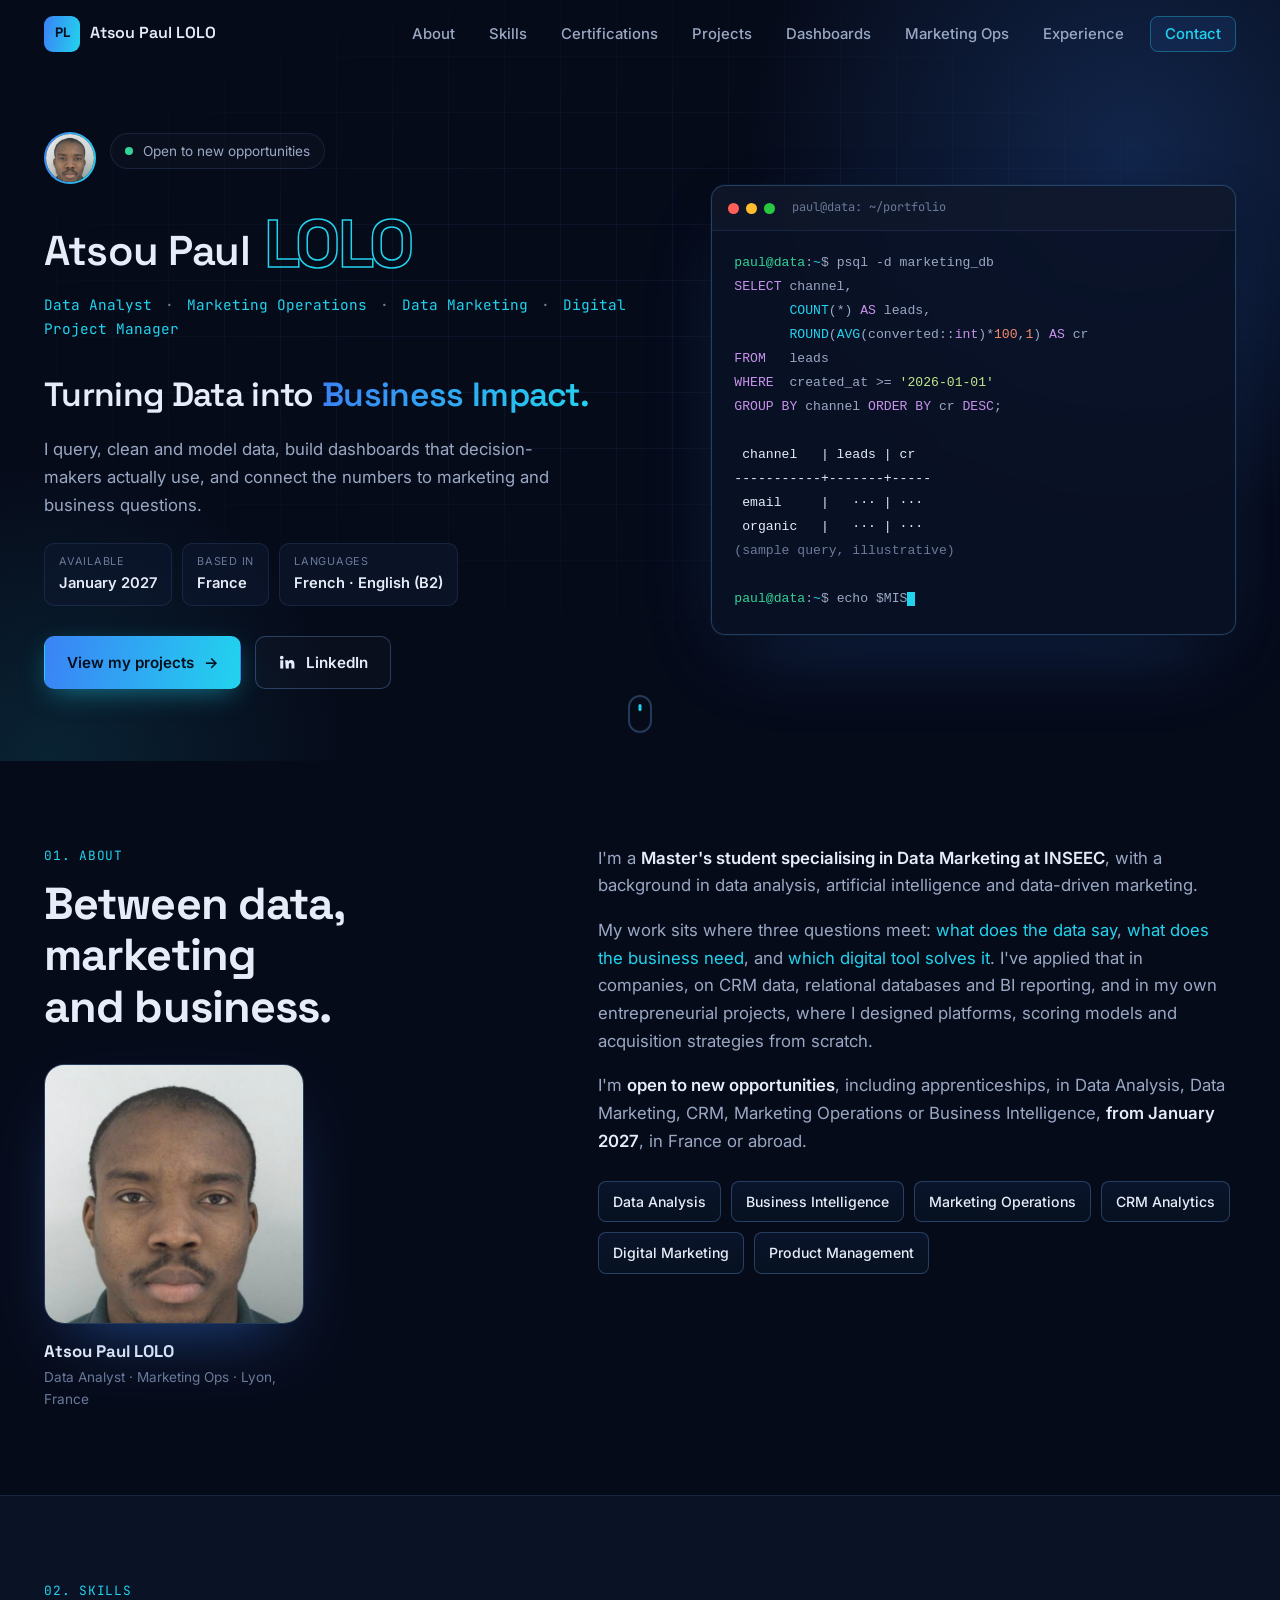
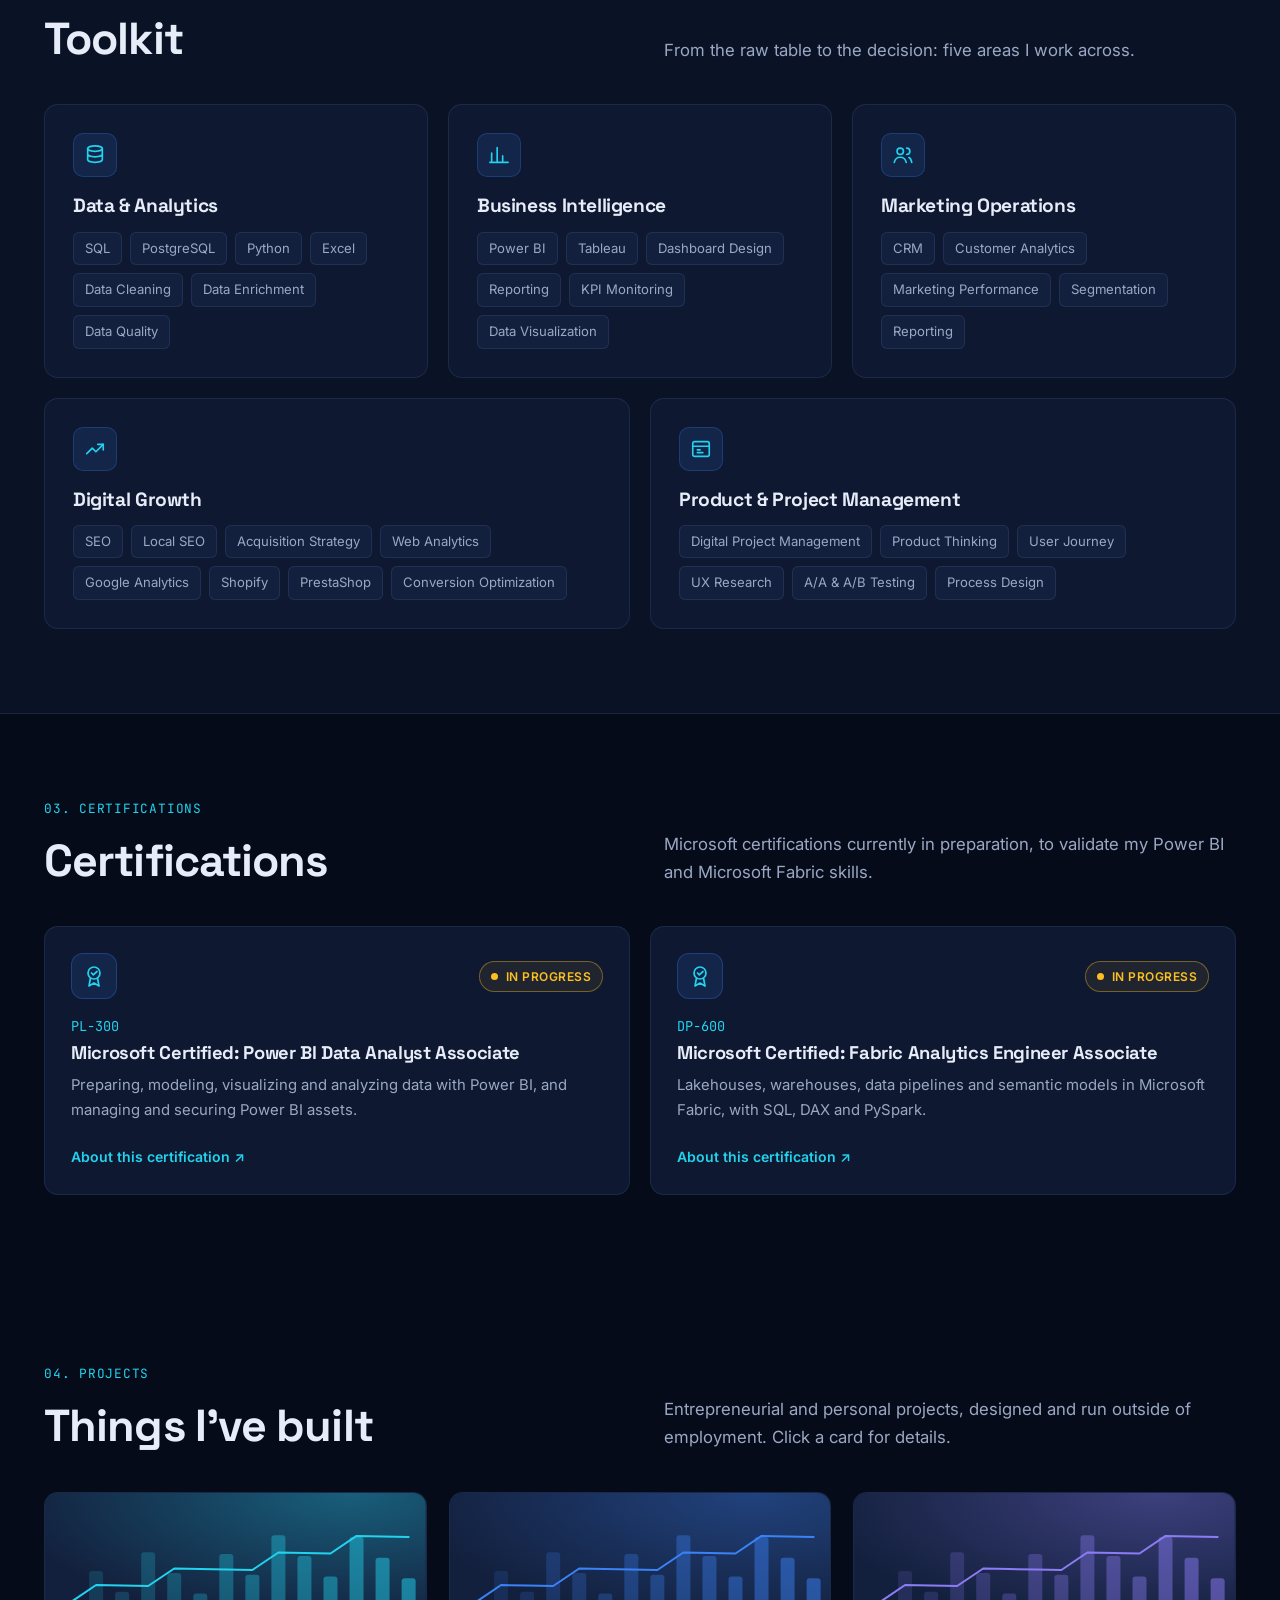
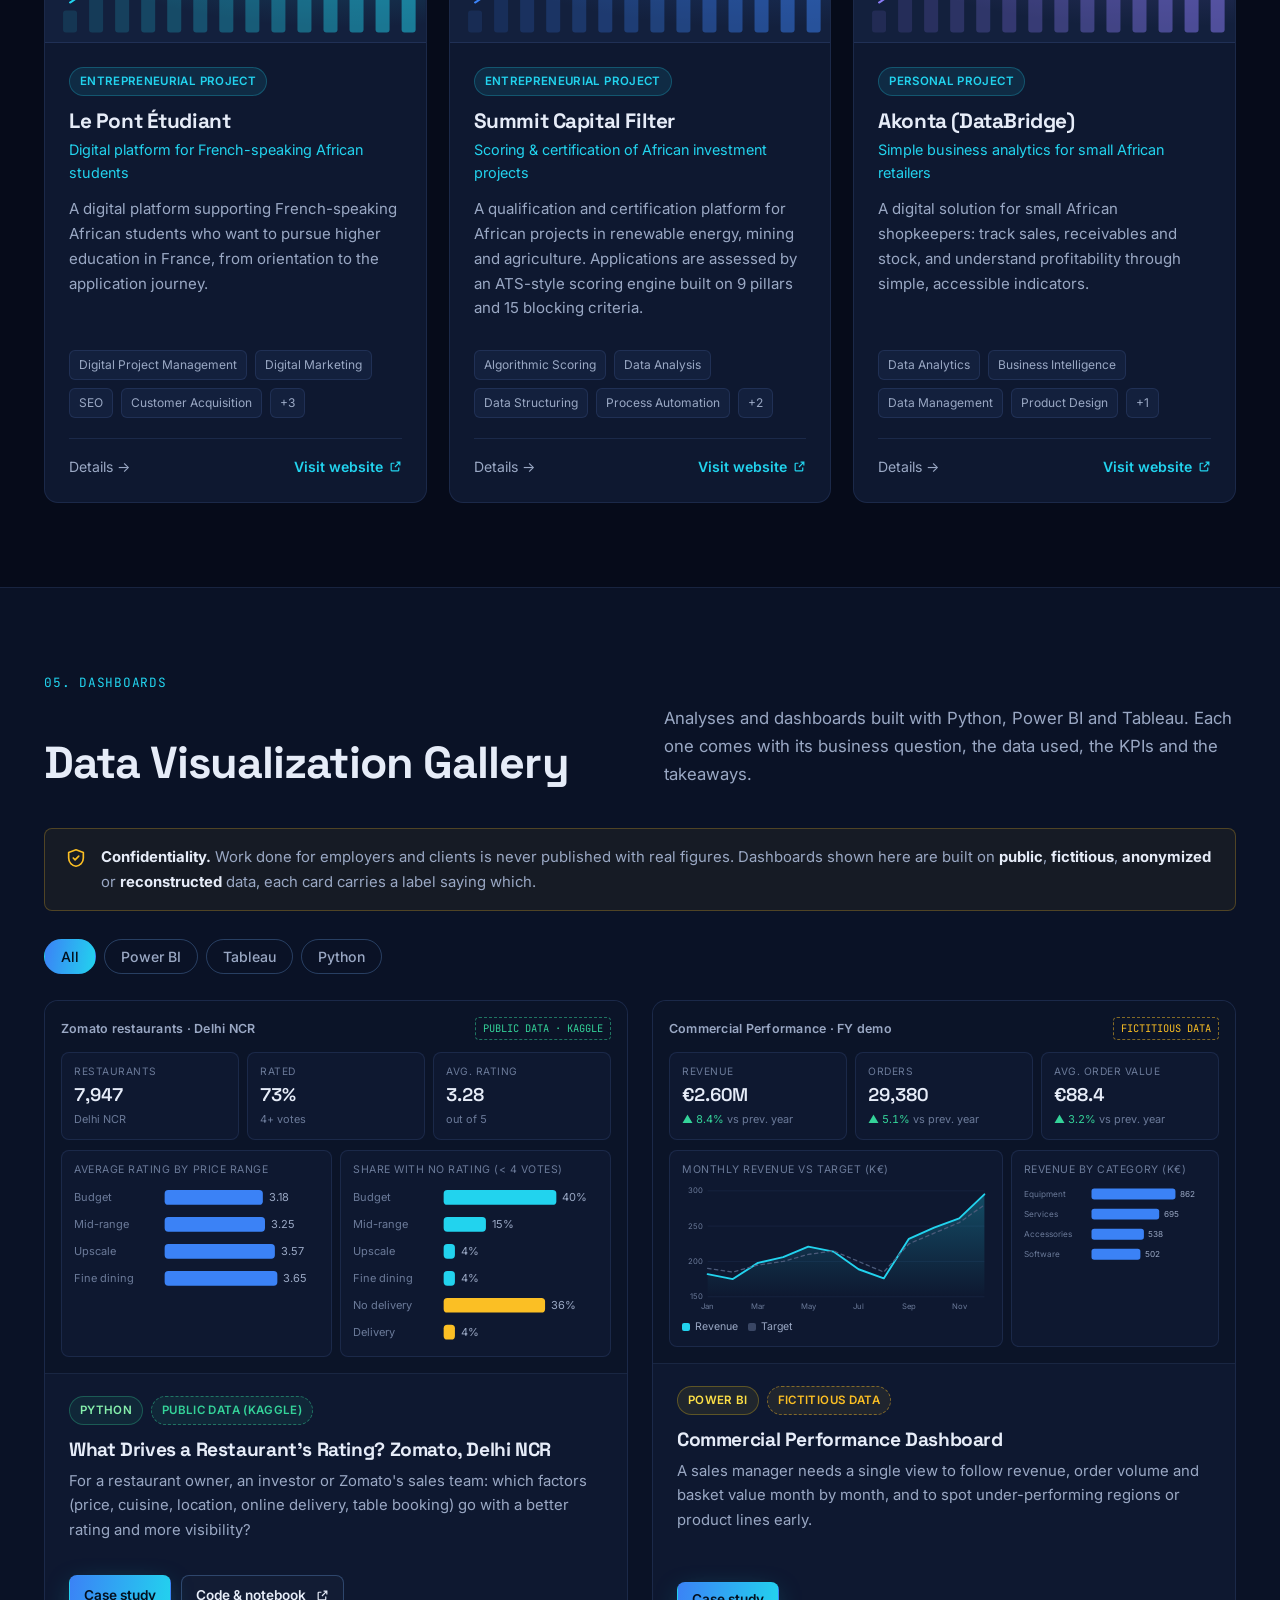
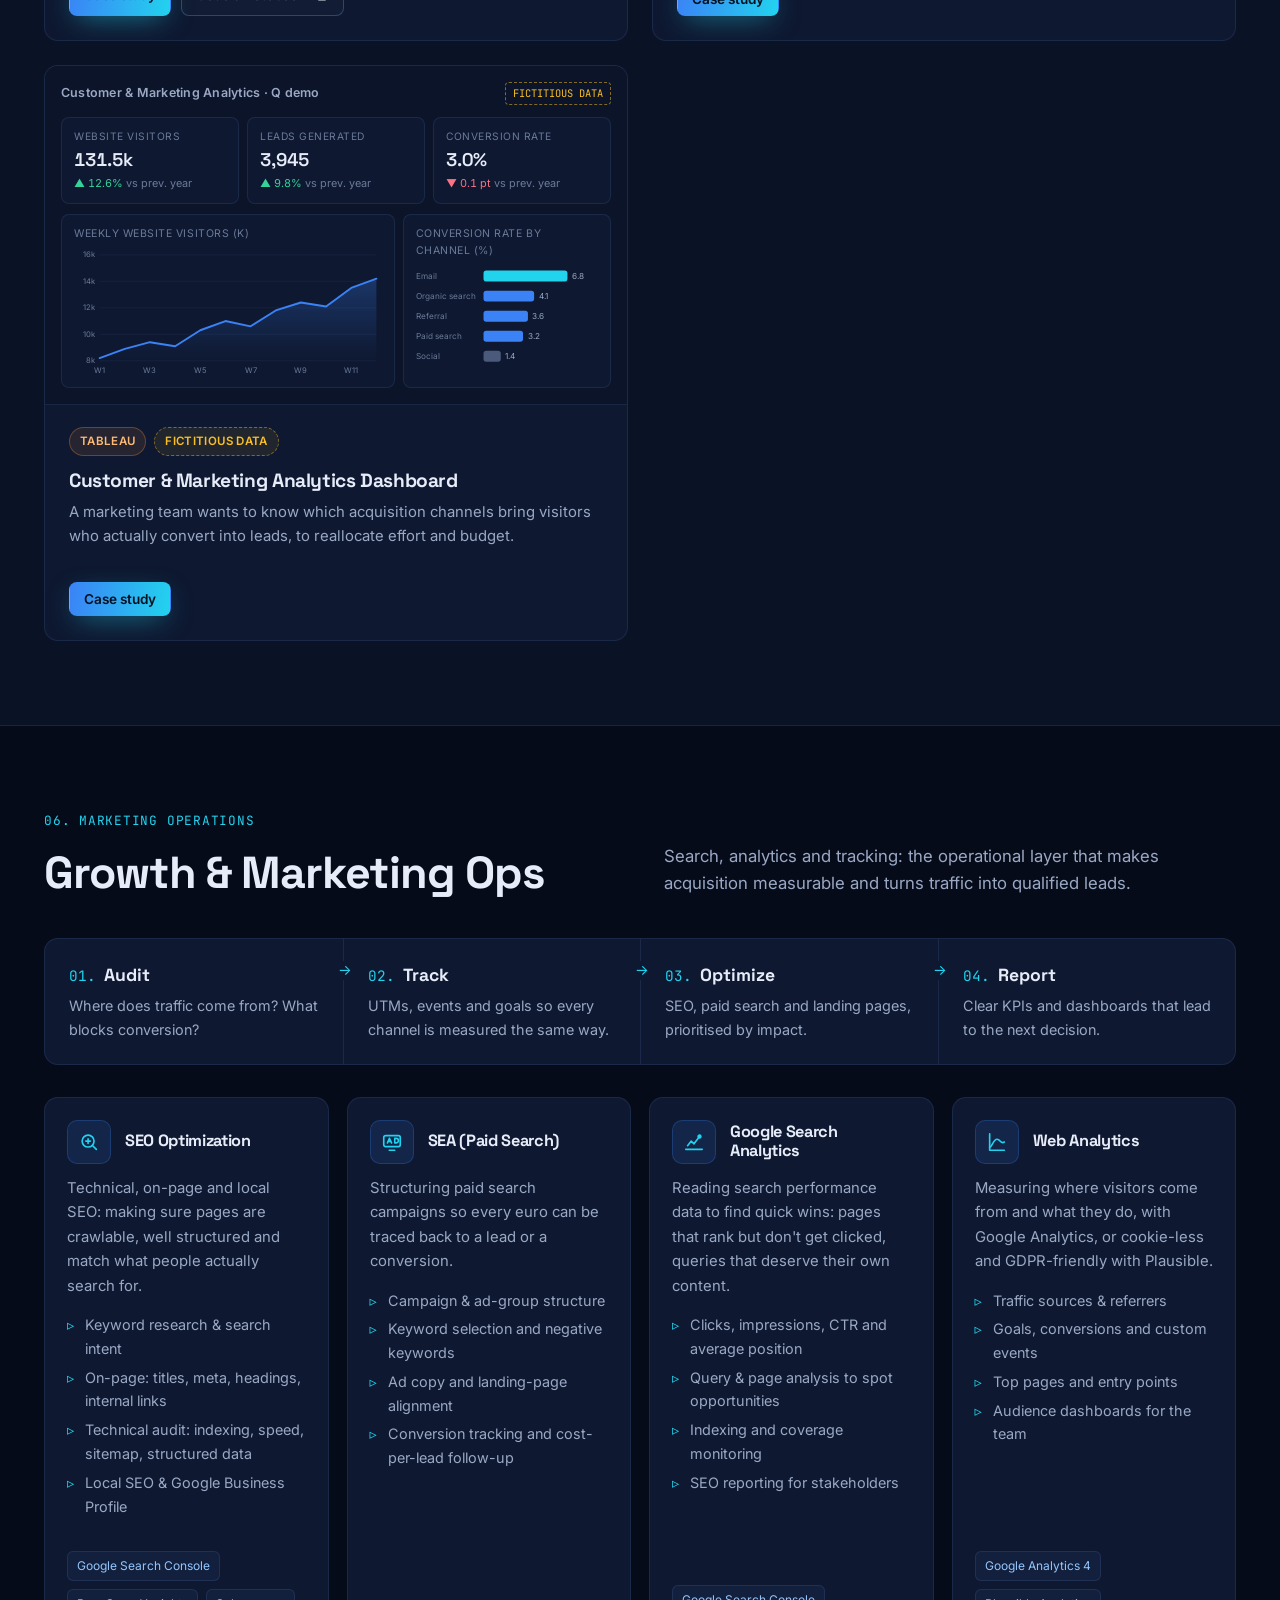
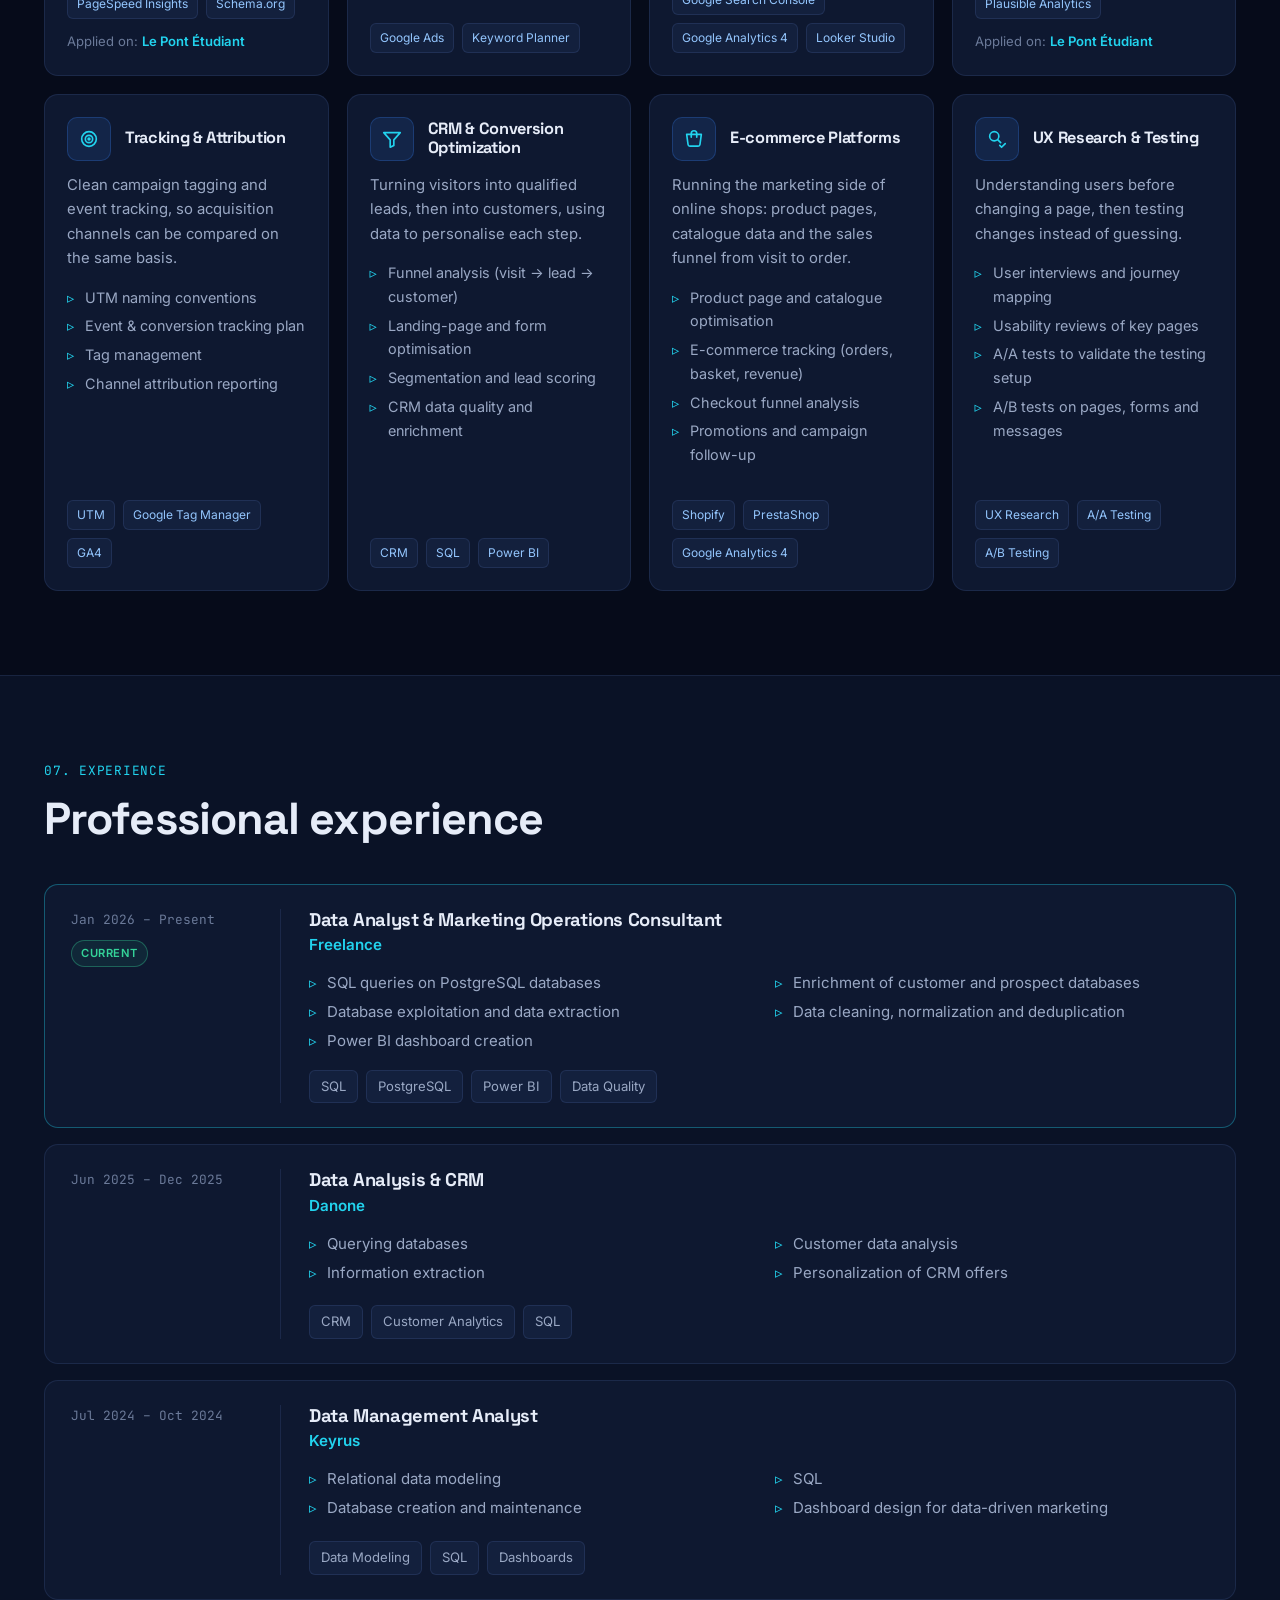
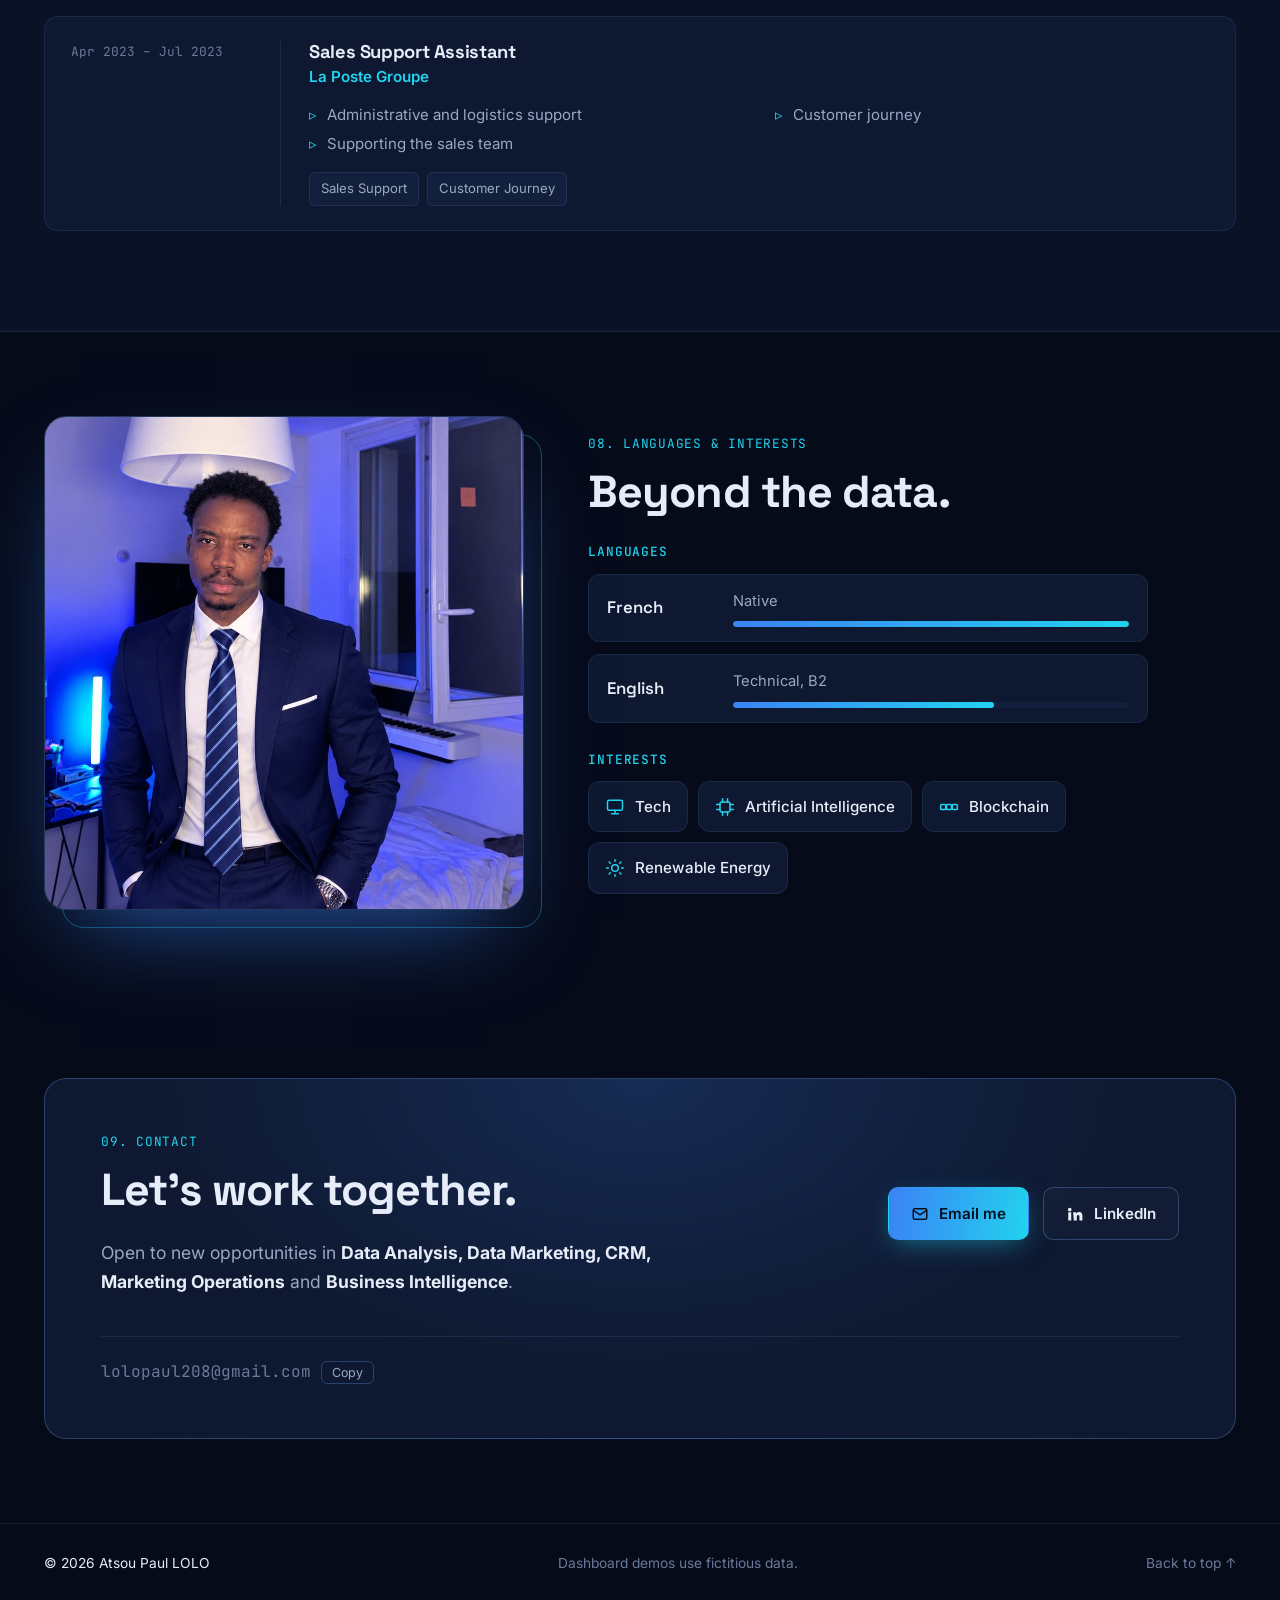
==== commit 59f2f1f6: "Certifications section, 'Open to new opportunities', quick facts, security headers - New Certificati" ====
--- a/index.html
+++ b/index.html
@@ -5,7 +5,7 @@
   <script>document.documentElement.classList.remove("no-js");</script>
   <meta name="viewport" content="width=device-width, initial-scale=1">
   <title>Atsou Paul LOLO | Data Analyst | Marketing Operations | Data Marketing</title>
-  <meta name="description" content="Portfolio of Atsou Paul LOLO, Data Analyst and Marketing Operations profile: SQL, Power BI, Tableau, CRM analytics and digital project management. Open to apprenticeship opportunities.">
+  <meta name="description" content="Portfolio of Atsou Paul LOLO, Data Analyst and Marketing Operations profile: SQL, Power BI, Tableau, CRM analytics and digital project management. Open to new opportunities.">
   <meta name="author" content="Atsou Paul LOLO">
   <meta name="theme-color" content="#060b1a">
   <link rel="canonical" href="https://lolopaul.netlify.app/">
@@ -26,7 +26,7 @@
   <link rel="preconnect" href="https://fonts.googleapis.com">
   <link rel="preconnect" href="https://fonts.gstatic.com" crossorigin>
   <link href="https://fonts.googleapis.com/css2?family=Space+Grotesk:wght@500;600;700&family=Inter:wght@400;500;600&family=JetBrains+Mono:wght@400;500&display=swap" rel="stylesheet">
-  <link rel="stylesheet" href="css/style.css?v=20261105">
+  <link rel="stylesheet" href="css/style.css?v=20261105b">
 
   <script type="application/ld+json">
   {
@@ -58,6 +58,7 @@
       <ul class="nav-links" id="nav-links">
         <li><a href="#about">About</a></li>
         <li><a href="#skills">Skills</a></li>
+        <li><a href="#certifications">Certifications</a></li>
         <li><a href="#projects">Projects</a></li>
         <li><a href="#dashboards">Dashboards</a></li>
         <li><a href="#marketing-ops">Marketing Ops</a></li>
@@ -74,11 +75,16 @@
       <div class="hero-grid-bg" aria-hidden="true"></div>
       <div class="container hero-inner">
         <div class="hero-text reveal">
-          <div class="hero-id"><img class="hero-avatar" src="assets/atsou-paul-lolo.jpg" alt="" width="64" height="64"><p class="eyebrow"><span class="status-dot" aria-hidden="true"></span> Open to apprenticeship opportunities</p></div>
+          <div class="hero-id"><img class="hero-avatar" src="assets/atsou-paul-lolo.jpg" alt="" width="64" height="64"><p class="eyebrow"><span class="status-dot" aria-hidden="true"></span> Open to new opportunities</p></div>
           <h1 id="hero-title"><span class="first-names">Atsou Paul</span> <span class="accent">LOLO</span></h1>
           <p class="hero-role">Data Analyst <i>·</i> Marketing Operations <i>·</i> Data Marketing <i>·</i> Digital Project Manager</p>
           <p class="hero-tagline">Turning Data into <span class="grad">Business Impact.</span></p>
           <p class="hero-lead">I query, clean and model data, build dashboards that decision-makers actually use, and connect the numbers to marketing and business questions.</p>
+          <ul class="quick-facts" aria-label="Key facts">
+            <li><span>Available</span><strong>January 2027</strong></li>
+            <li><span>Based in</span><strong>France</strong></li>
+            <li><span>Languages</span><strong>French · English (B2)</strong></li>
+          </ul>
           <div class="hero-actions">
             <a href="#projects" class="btn btn-primary">View my projects <span aria-hidden="true">→</span></a>
             <a href="https://www.linkedin.com/in/paul-lolo-960610234/" class="btn btn-ghost" target="_blank" rel="noopener">
@@ -113,7 +119,7 @@
         <div class="about-text reveal">
           <p>I'm a <strong>Master's student specialising in Data Marketing at INSEEC</strong>, with a background in data analysis, artificial intelligence and data-driven marketing.</p>
           <p>My work sits where three questions meet: <em>what does the data say</em>, <em>what does the business need</em>, and <em>which digital tool solves it</em>. I've applied that in companies, on CRM data, relational databases and BI reporting, and in my own entrepreneurial projects, where I designed platforms, scoring models and acquisition strategies from scratch.</p>
-          <p>I'm looking for an <strong>apprenticeship</strong> in Data Analysis, Data Marketing, CRM, Marketing Operations or Business Intelligence.</p>
+          <p>I'm <strong>open to new opportunities</strong>, including apprenticeships, in Data Analysis, Data Marketing, CRM, Marketing Operations or Business Intelligence, <strong>from January 2027</strong>, in France or abroad.</p>
           <ul class="interest-list" aria-label="Areas of interest">
             <li>Data Analysis</li><li>Business Intelligence</li><li>Marketing Operations</li>
             <li>CRM Analytics</li><li>Digital Marketing</li><li>Product Management</li>
@@ -160,11 +166,44 @@
       </div>
     </section>
 
+    <!-- ====================================================== CERTIFICATIONS -->
+    <section class="section" id="certifications" aria-labelledby="cert-title">
+      <div class="container">
+        <div class="section-head reveal">
+          <p class="section-kicker">03. Certifications</p>
+          <h2 id="cert-title">Certifications</h2>
+          <p class="section-sub">Microsoft certifications currently in preparation, to validate my Power BI and Microsoft Fabric skills.</p>
+        </div>
+        <div class="cert-grid">
+          <article class="cert-card reveal">
+            <div class="cert-top">
+              <div class="cert-icon" aria-hidden="true"><svg viewBox="0 0 24 24"><circle cx="12" cy="9" r="6"/><path d="M8.5 14l-1.5 8 5-3 5 3-1.5-8"/><path d="M9.5 9l1.8 1.8L15 7.5"/></svg></div>
+              <span class="cert-status"><span class="cert-dot" aria-hidden="true"></span>In progress</span>
+            </div>
+            <p class="cert-code mono">PL-300</p>
+            <h3>Microsoft Certified: Power BI Data Analyst Associate</h3>
+            <p class="cert-desc">Preparing, modeling, visualizing and analyzing data with Power BI, and managing and securing Power BI assets.</p>
+            <a class="cert-link" href="https://learn.microsoft.com/en-us/credentials/certifications/power-bi-data-analyst-associate/" target="_blank" rel="noopener">About this certification ↗<span class="sr-only"> (opens in a new tab)</span></a>
+          </article>
+          <article class="cert-card reveal">
+            <div class="cert-top">
+              <div class="cert-icon" aria-hidden="true"><svg viewBox="0 0 24 24"><circle cx="12" cy="9" r="6"/><path d="M8.5 14l-1.5 8 5-3 5 3-1.5-8"/><path d="M9.5 9l1.8 1.8L15 7.5"/></svg></div>
+              <span class="cert-status"><span class="cert-dot" aria-hidden="true"></span>In progress</span>
+            </div>
+            <p class="cert-code mono">DP-600</p>
+            <h3>Microsoft Certified: Fabric Analytics Engineer Associate</h3>
+            <p class="cert-desc">Lakehouses, warehouses, data pipelines and semantic models in Microsoft Fabric, with SQL, DAX and PySpark.</p>
+            <a class="cert-link" href="https://learn.microsoft.com/en-us/credentials/certifications/fabric-analytics-engineer-associate/" target="_blank" rel="noopener">About this certification ↗<span class="sr-only"> (opens in a new tab)</span></a>
+          </article>
+        </div>
+      </div>
+    </section>
+
     <!-- ============================================================ PROJECTS -->
     <section class="section" id="projects" aria-labelledby="projects-title">
       <div class="container">
         <div class="section-head reveal">
-          <p class="section-kicker">03. Projects</p>
+          <p class="section-kicker">04. Projects</p>
           <h2 id="projects-title">Things I've built</h2>
           <p class="section-sub">Entrepreneurial and personal projects, designed and run outside of employment. Click a card for details.</p>
         </div>
@@ -176,7 +215,7 @@
     <section class="section section-alt" id="dashboards" aria-labelledby="dash-title">
       <div class="container">
         <div class="section-head reveal">
-          <p class="section-kicker">04. Dashboards</p>
+          <p class="section-kicker">05. Dashboards</p>
           <h2 id="dash-title">Data Visualization Gallery</h2>
           <p class="section-sub">Analyses and dashboards built with Python, Power BI and Tableau. Each one comes with its business question, the data used, the KPIs and the takeaways.</p>
         </div>
@@ -201,7 +240,7 @@
     <section class="section" id="marketing-ops" aria-labelledby="mops-title">
       <div class="container">
         <div class="section-head reveal">
-          <p class="section-kicker">05. Marketing Operations</p>
+          <p class="section-kicker">06. Marketing Operations</p>
           <h2 id="mops-title">Growth &amp; Marketing Ops</h2>
           <p class="section-sub">Search, analytics and tracking: the operational layer that makes acquisition measurable and turns traffic into qualified leads.</p>
         </div>
@@ -221,7 +260,7 @@
     <section class="section section-alt" id="experience" aria-labelledby="exp-title">
       <div class="container">
         <div class="section-head reveal">
-          <p class="section-kicker">06. Experience</p>
+          <p class="section-kicker">07. Experience</p>
           <h2 id="exp-title">Professional experience</h2>
         </div>
         <ol class="timeline" id="timeline"></ol>
@@ -236,7 +275,7 @@
         </figure>
         <div class="beyond-content">
           <div class="reveal">
-            <p class="section-kicker">07. Languages &amp; Interests</p>
+            <p class="section-kicker">08. Languages &amp; Interests</p>
             <h2 id="beyond-title">Beyond the data.</h2>
           </div>
 
@@ -266,12 +305,12 @@
       <div class="container">
         <div class="contact-card reveal">
           <div class="contact-left">
-          <p class="section-kicker">08. Contact</p>
+          <p class="section-kicker">09. Contact</p>
           <h2 id="contact-title">Let's work together.</h2>
-          <p class="contact-msg">Open to apprenticeship opportunities in <strong>Data Analysis, Data Marketing, CRM, Marketing Operations</strong> and <strong>Business Intelligence</strong>.</p>
+          <p class="contact-msg">Open to new opportunities in <strong>Data Analysis, Data Marketing, CRM, Marketing Operations</strong> and <strong>Business Intelligence</strong>.</p>
           </div>
           <div class="contact-actions">
-            <a class="btn btn-primary" href="mailto:lolopaul208@gmail.com?subject=Apprenticeship%20opportunity">
+            <a class="btn btn-primary" href="mailto:lolopaul208@gmail.com?subject=Opportunity%20for%20Atsou%20Paul%20LOLO">
               <svg class="ico" viewBox="0 0 24 24" aria-hidden="true"><rect x="3" y="5" width="18" height="14" rx="2" fill="none" stroke="currentColor" stroke-width="2"/><path d="M3 7l9 6 9-6" fill="none" stroke="currentColor" stroke-width="2"/></svg>
               Email me
             </a>
@@ -302,8 +341,8 @@
     <div class="modal-content" id="modal-content"></div>
   </dialog>
 
-  <script src="js/data.js?v=20261105"></script>
-  <script src="js/charts.js?v=20261105"></script>
-  <script src="js/main.js?v=20261105"></script>
+  <script src="js/data.js?v=20261105b"></script>
+  <script src="js/charts.js?v=20261105b"></script>
+  <script src="js/main.js?v=20261105b"></script>
 </body>
 </html>
--- a/css/style.css
+++ b/css/style.css
@@ -524,3 +524,28 @@
 @media (max-width: 1100px) { .beyond-grid { grid-template-columns: 400px 1fr; gap: 48px; } }
 @media (max-width: 900px) { .beyond-grid { grid-template-columns: 1fr; } .beyond-photo { max-width: 420px; } }
 @media (max-width: 600px) { .beyond-photo::before { inset: 12px -8px -12px 12px; } .beyond-photo { margin-right: 8px; } }
+
+/* ---- Quick facts (hero) ---- */
+.quick-facts { display: flex; flex-wrap: wrap; gap: 10px; margin-top: 24px; }
+.quick-facts li { display: flex; flex-direction: column; padding: 9px 14px; border-radius: 10px; border: 1px solid var(--border); background: rgba(14,24,48,.6); min-width: 0; }
+.quick-facts span { font-size: .68rem; text-transform: uppercase; letter-spacing: .07em; color: var(--text-3); }
+.quick-facts strong { font-size: .92rem; font-weight: 600; }
+
+/* ---- Certifications ---- */
+.cert-grid { display: grid; grid-template-columns: repeat(2, 1fr); gap: 20px; }
+.cert-card { background: var(--surface); border: 1px solid var(--border); border-radius: var(--radius); padding: 26px; display: flex; flex-direction: column; transition: transform .25s, border-color .25s, box-shadow .25s; }
+.cert-card:hover { transform: translateY(-4px); border-color: var(--border-strong); box-shadow: 0 18px 40px -20px rgba(34,211,238,.25); }
+.cert-top { display: flex; justify-content: space-between; align-items: center; margin-bottom: 16px; }
+.cert-icon { width: 46px; height: 46px; border-radius: 12px; display: grid; place-items: center; background: rgba(59,130,246,.12); border: 1px solid rgba(59,130,246,.3); }
+.cert-icon svg { width: 24px; height: 24px; fill: none; stroke: var(--cyan); stroke-width: 1.7; stroke-linecap: round; stroke-linejoin: round; }
+.cert-status { display: inline-flex; align-items: center; gap: 8px; font-size: .75rem; font-weight: 600; letter-spacing: .04em; text-transform: uppercase; color: var(--amber); border: 1px solid rgba(251,191,36,.4); background: rgba(251,191,36,.07); padding: 5px 11px; border-radius: 999px; }
+.cert-dot { width: 7px; height: 7px; border-radius: 50%; background: var(--amber); animation: pulse-amber 2s infinite; }
+@keyframes pulse-amber { 0% { box-shadow: 0 0 0 0 rgba(251,191,36,.5); } 70% { box-shadow: 0 0 0 6px rgba(251,191,36,0); } 100% { box-shadow: 0 0 0 0 rgba(251,191,36,0); } }
+.cert-code { color: var(--cyan); font-size: .85rem; margin: 0 0 4px; }
+.cert-card h3 { font-size: 1.15rem; margin-bottom: 10px; }
+.cert-desc { color: var(--text-2); font-size: .93rem; flex: 1; }
+.cert-link { color: var(--cyan); font-weight: 600; font-size: .88rem; margin-top: 8px; width: fit-content; }
+.cert-link:hover { text-decoration: underline; }
+@media (max-width: 760px) { .cert-grid { grid-template-columns: 1fr; } }
+/* nav now has 8 links */
+@media (max-width: 1240px) and (min-width: 861px) { .nav-links { gap: 2px; } .nav-links a { padding: 8px 9px; font-size: .86rem; } }
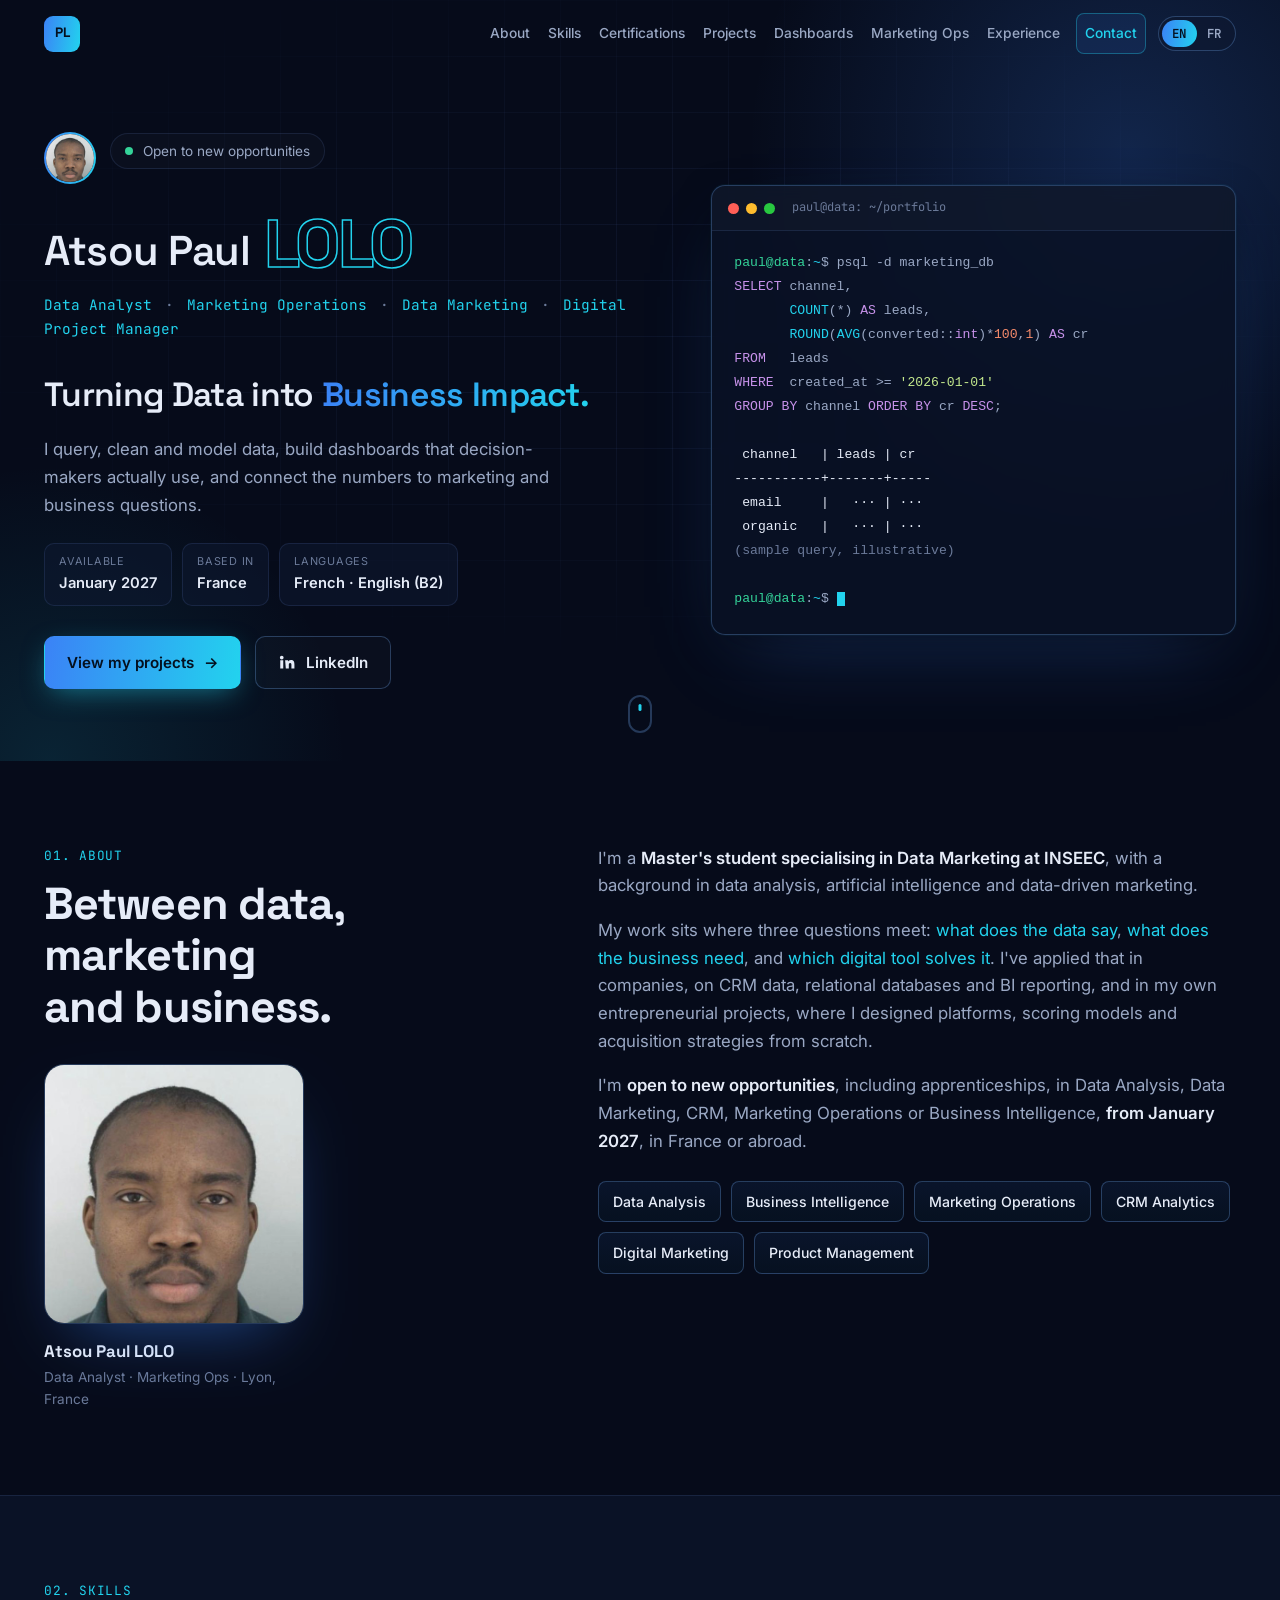
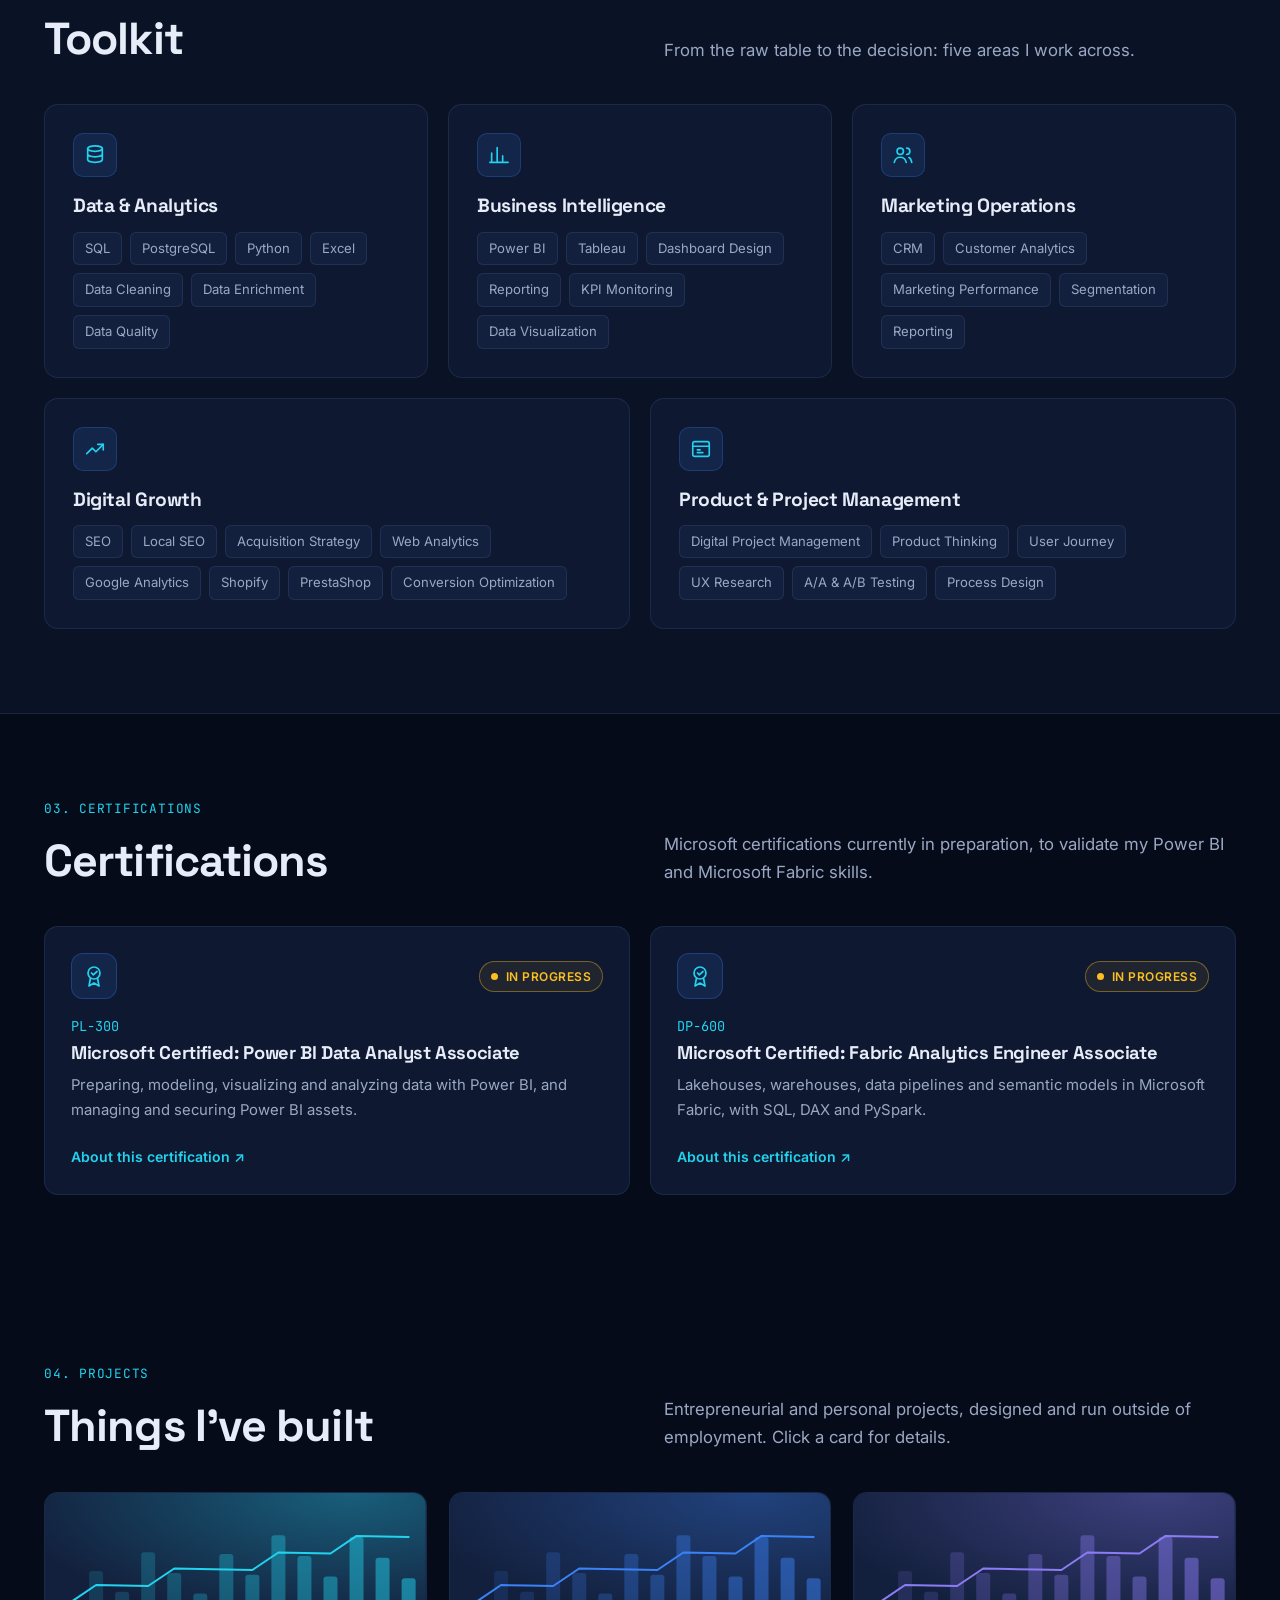
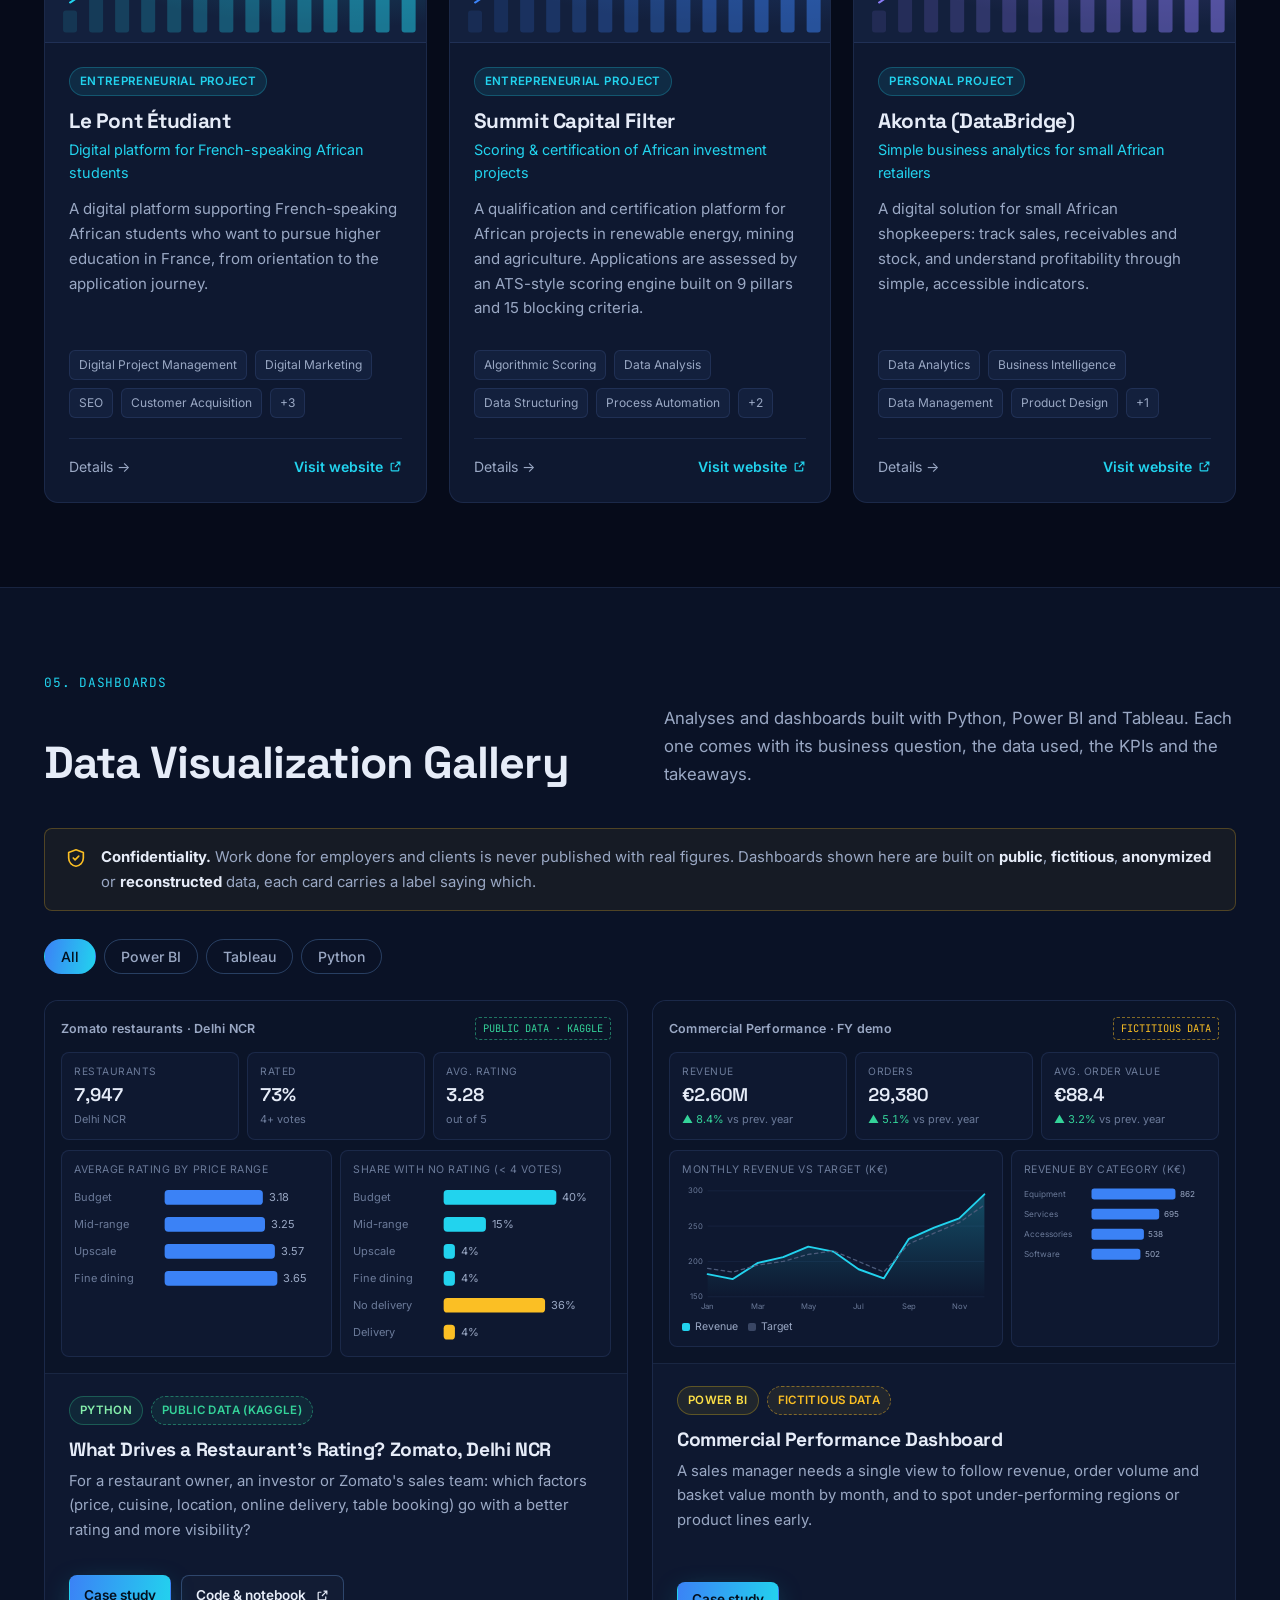
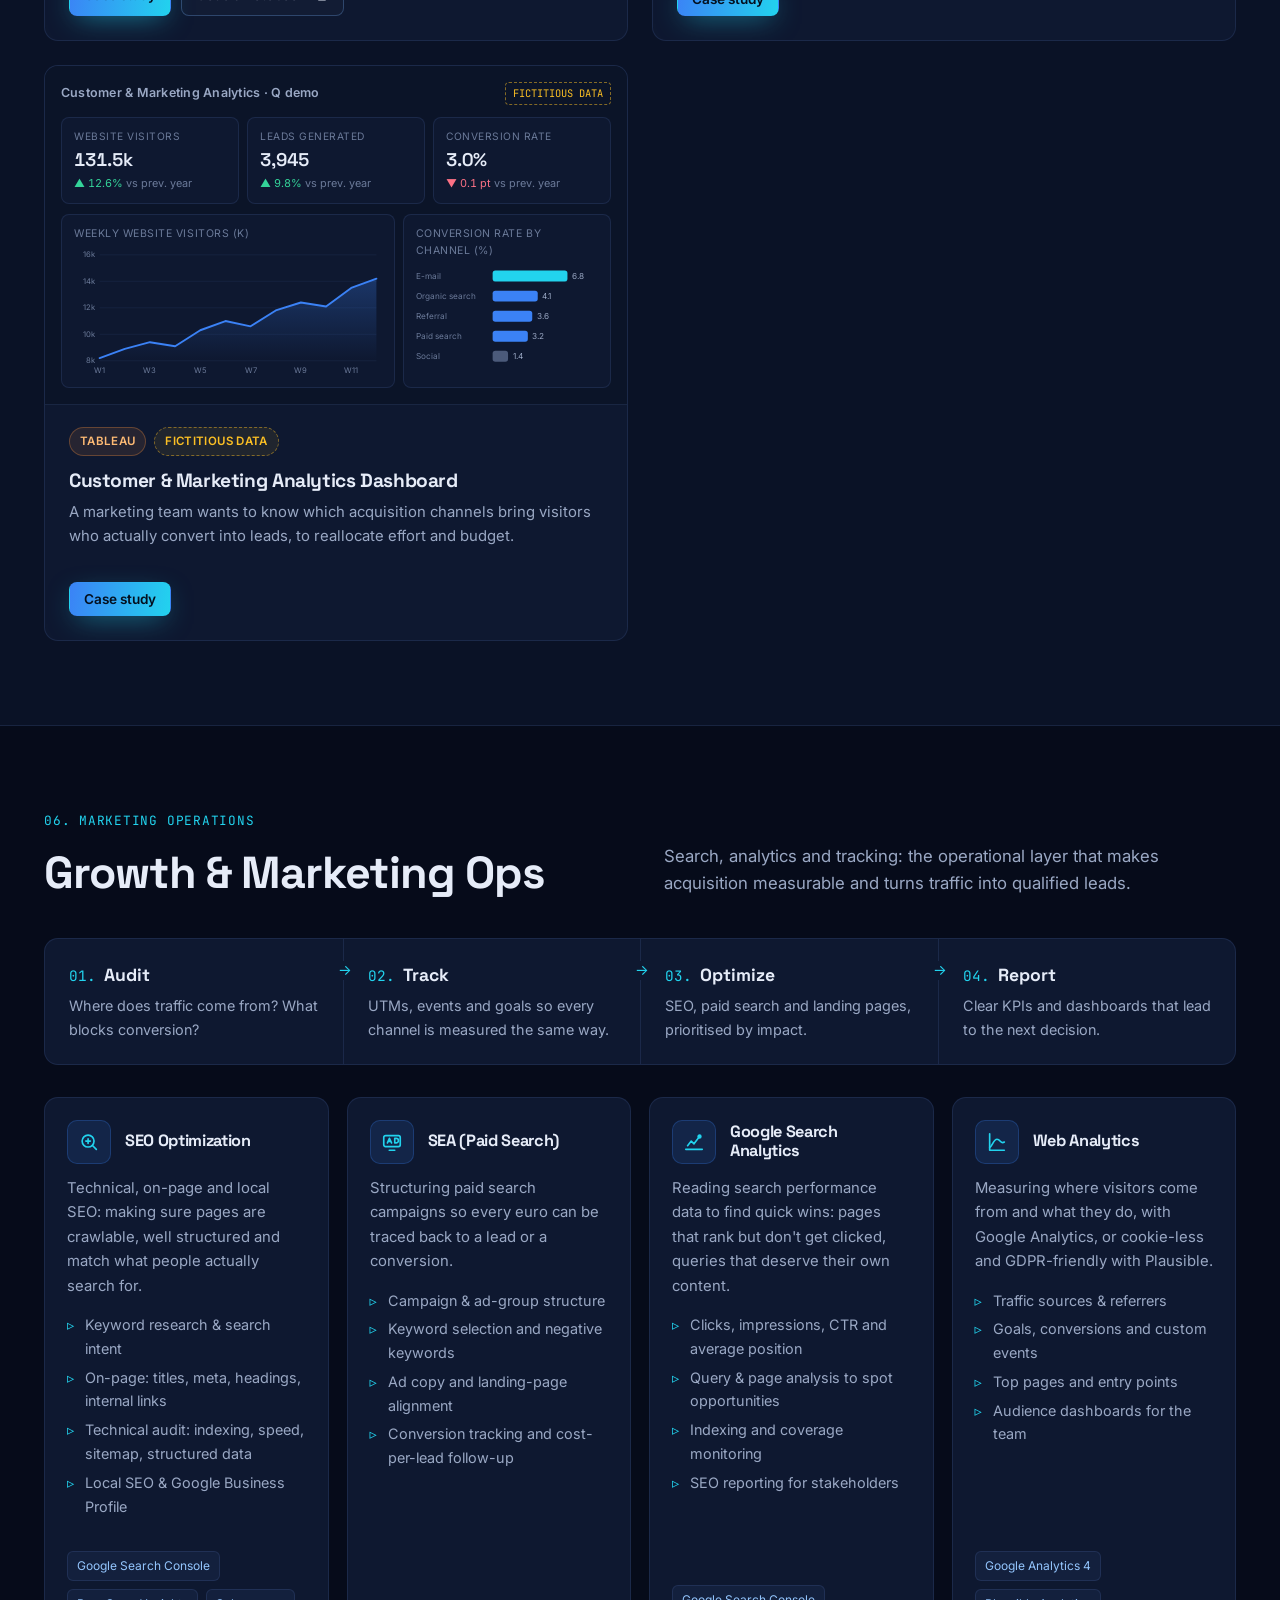
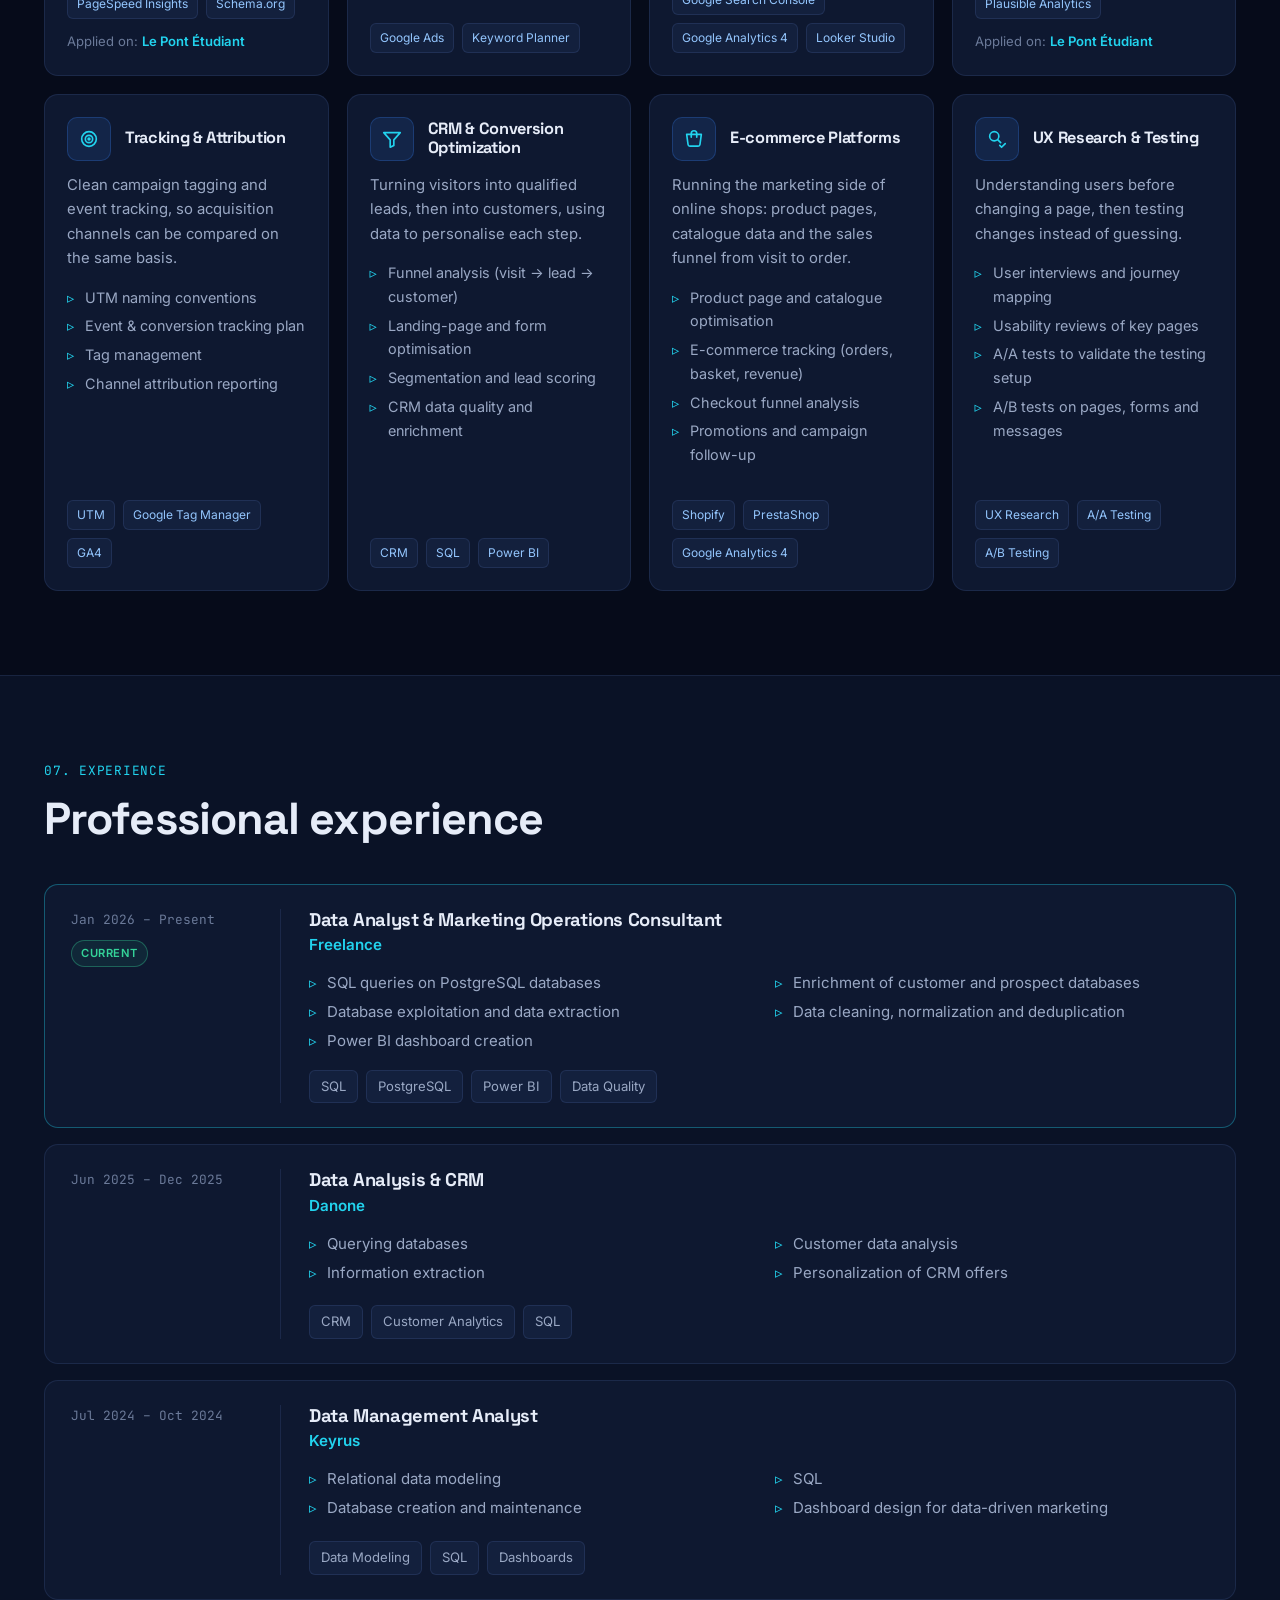
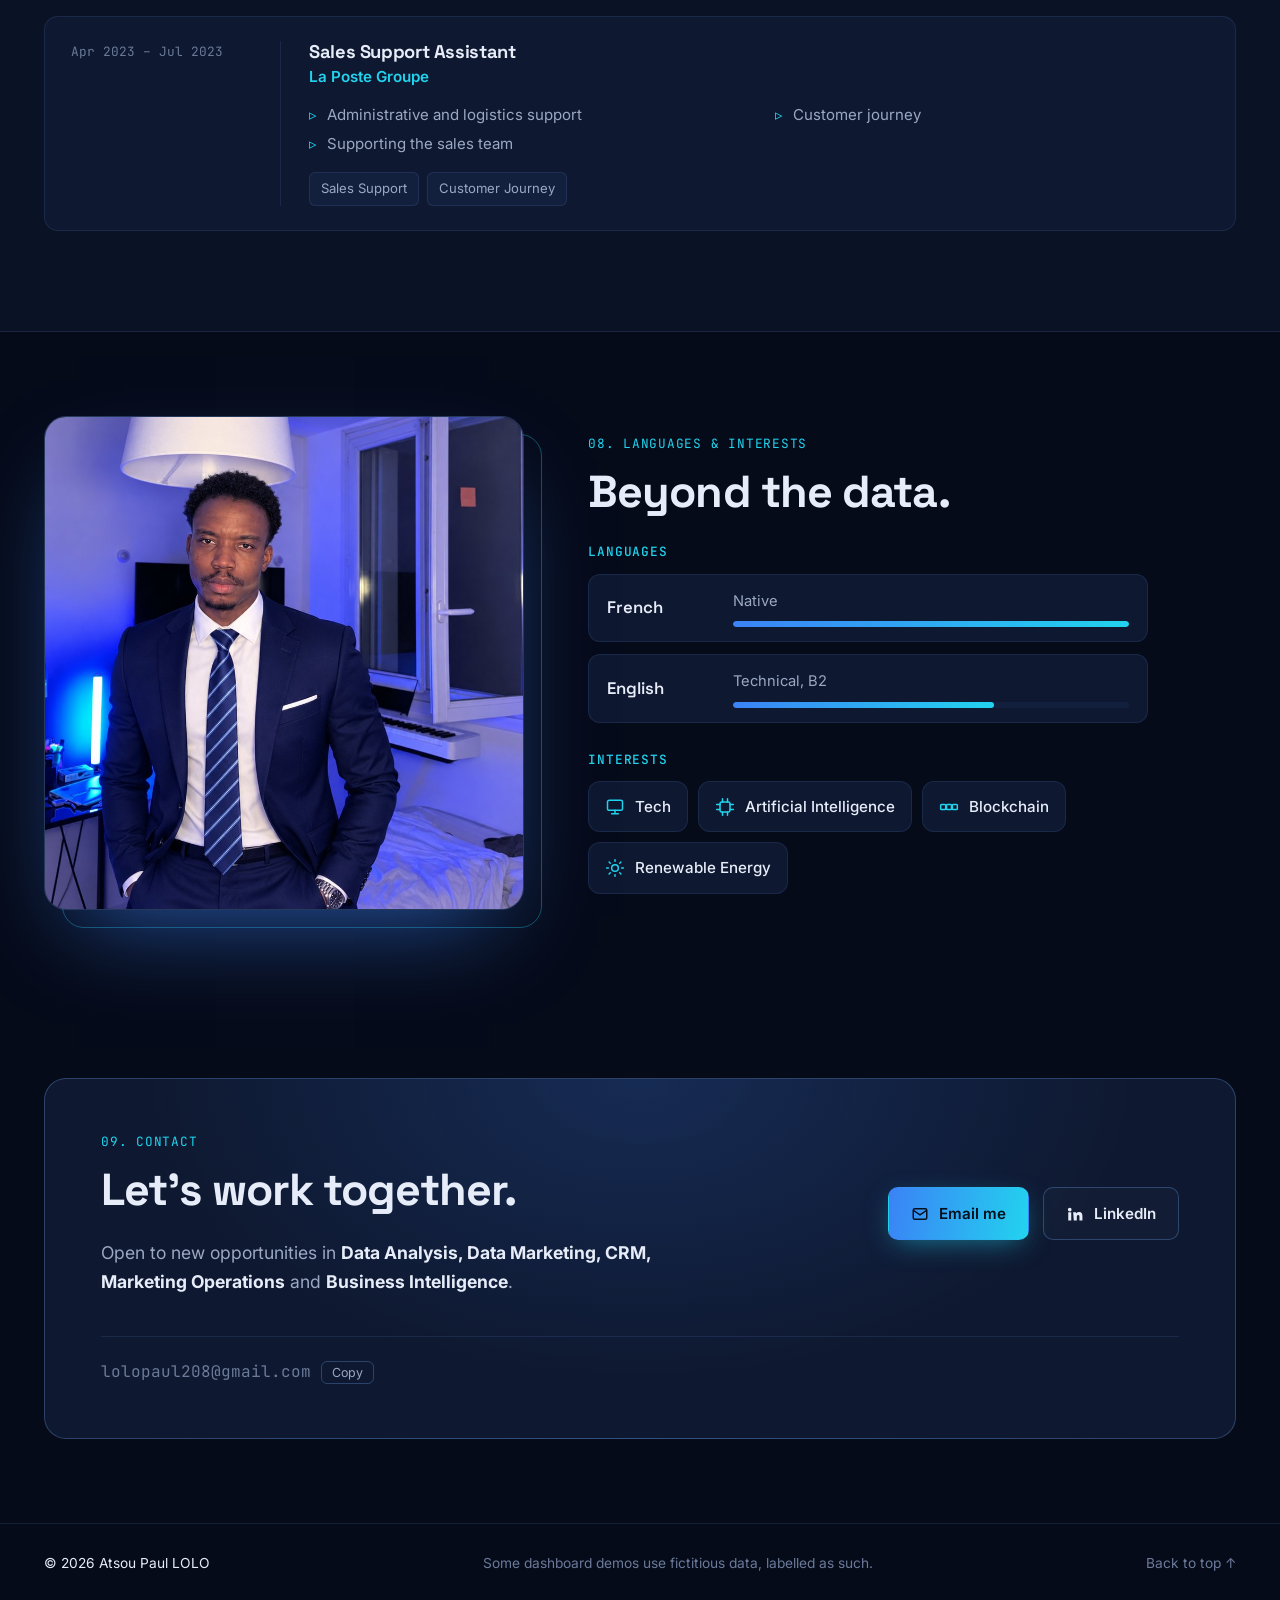
==== commit f92070dd: "Add French version with EN / FR switch (English by default) - New js/i18n.js: page texts in French, " ====
--- a/index.html
+++ b/index.html
@@ -9,6 +9,8 @@
   <meta name="author" content="Atsou Paul LOLO">
   <meta name="theme-color" content="#060b1a">
   <link rel="canonical" href="https://lolopaul.netlify.app/">
+  <link rel="alternate" hreflang="en" href="https://lolopaul.netlify.app/">
+  <link rel="alternate" hreflang="fr" href="https://lolopaul.netlify.app/?lang=fr">
 
   <!-- Open Graph / social sharing -->
   <meta property="og:type" content="website">
@@ -26,7 +28,7 @@
   <link rel="preconnect" href="https://fonts.googleapis.com">
   <link rel="preconnect" href="https://fonts.gstatic.com" crossorigin>
   <link href="https://fonts.googleapis.com/css2?family=Space+Grotesk:wght@500;600;700&family=Inter:wght@400;500;600&family=JetBrains+Mono:wght@400;500&display=swap" rel="stylesheet">
-  <link rel="stylesheet" href="css/style.css?v=20261105b">
+  <link rel="stylesheet" href="css/style.css?v=20261105c">
 
   <script type="application/ld+json">
   {
@@ -47,23 +49,27 @@
   <a class="skip-link" href="#main">Skip to content</a>
 
   <header class="site-header" id="top">
-    <nav class="nav container" aria-label="Main navigation">
-      <a href="#home" class="brand" aria-label="Atsou Paul LOLO, home">
+    <nav class="nav container" aria-label="Main navigation" data-i18n-attr="aria-label:attr.nav">
+      <a href="#home" class="brand" aria-label="Atsou Paul LOLO, home" data-i18n-attr="aria-label:attr.brand">
         <span class="brand-mark" aria-hidden="true">PL</span>
         <span class="brand-name">Atsou Paul LOLO</span>
       </a>
+      <div class="lang-switch" role="group" aria-label="Language / Langue">
+        <button type="button" data-lang="en" aria-pressed="true" lang="en" title="English">EN</button>
+        <button type="button" data-lang="fr" aria-pressed="false" lang="fr" title="Français">FR</button>
+      </div>
       <button class="nav-toggle" aria-expanded="false" aria-controls="nav-links" aria-label="Open menu">
         <span></span><span></span><span></span>
       </button>
       <ul class="nav-links" id="nav-links">
-        <li><a href="#about">About</a></li>
-        <li><a href="#skills">Skills</a></li>
-        <li><a href="#certifications">Certifications</a></li>
-        <li><a href="#projects">Projects</a></li>
-        <li><a href="#dashboards">Dashboards</a></li>
-        <li><a href="#marketing-ops">Marketing Ops</a></li>
-        <li><a href="#experience">Experience</a></li>
-        <li><a href="#contact" class="nav-cta">Contact</a></li>
+        <li><a href="#about" data-i18n="nav.about">About</a></li>
+        <li><a href="#skills" data-i18n="nav.skills">Skills</a></li>
+        <li><a href="#certifications" data-i18n="nav.certs">Certifications</a></li>
+        <li><a href="#projects" data-i18n="nav.projects">Projects</a></li>
+        <li><a href="#dashboards" data-i18n="nav.dashboards">Dashboards</a></li>
+        <li><a href="#marketing-ops" data-i18n="nav.mops">Marketing Ops</a></li>
+        <li><a href="#experience" data-i18n="nav.experience">Experience</a></li>
+        <li><a href="#contact" class="nav-cta" data-i18n="nav.contact">Contact</a></li>
       </ul>
     </nav>
   </header>
@@ -75,18 +81,18 @@
       <div class="hero-grid-bg" aria-hidden="true"></div>
       <div class="container hero-inner">
         <div class="hero-text reveal">
-          <div class="hero-id"><img class="hero-avatar" src="assets/atsou-paul-lolo.jpg" alt="" width="64" height="64"><p class="eyebrow"><span class="status-dot" aria-hidden="true"></span> Open to new opportunities</p></div>
+          <div class="hero-id"><img class="hero-avatar" src="assets/atsou-paul-lolo.jpg" alt="" width="64" height="64"><p class="eyebrow" data-i18n="hero.eyebrow"><span class="status-dot" aria-hidden="true"></span> Open to new opportunities</p></div>
           <h1 id="hero-title"><span class="first-names">Atsou Paul</span> <span class="accent">LOLO</span></h1>
-          <p class="hero-role">Data Analyst <i>·</i> Marketing Operations <i>·</i> Data Marketing <i>·</i> Digital Project Manager</p>
-          <p class="hero-tagline">Turning Data into <span class="grad">Business Impact.</span></p>
-          <p class="hero-lead">I query, clean and model data, build dashboards that decision-makers actually use, and connect the numbers to marketing and business questions.</p>
-          <ul class="quick-facts" aria-label="Key facts">
+          <p class="hero-role" data-i18n="hero.role">Data Analyst <i>·</i> Marketing Operations <i>·</i> Data Marketing <i>·</i> Digital Project Manager</p>
+          <p class="hero-tagline" data-i18n="hero.tagline">Turning Data into <span class="grad">Business Impact.</span></p>
+          <p class="hero-lead" data-i18n="hero.lead">I query, clean and model data, build dashboards that decision-makers actually use, and connect the numbers to marketing and business questions.</p>
+          <ul class="quick-facts" aria-label="Key facts" data-i18n="hero.facts" data-i18n-attr="aria-label:attr.facts">
             <li><span>Available</span><strong>January 2027</strong></li>
             <li><span>Based in</span><strong>France</strong></li>
             <li><span>Languages</span><strong>French · English (B2)</strong></li>
           </ul>
           <div class="hero-actions">
-            <a href="#projects" class="btn btn-primary">View my projects <span aria-hidden="true">→</span></a>
+            <a href="#projects" class="btn btn-primary" data-i18n="hero.cta">View my projects <span aria-hidden="true">→</span></a>
             <a href="https://www.linkedin.com/in/paul-lolo-960610234/" class="btn btn-ghost" target="_blank" rel="noopener">
               <svg class="ico" viewBox="0 0 24 24" aria-hidden="true"><path fill="currentColor" d="M4.98 3.5a2.5 2.5 0 1 1 0 5 2.5 2.5 0 0 1 0-5zM3 9.75h4v11H3zM9.5 9.75h3.8v1.5h.06c.53-1 1.83-2.06 3.77-2.06 4.03 0 4.77 2.65 4.77 6.1v5.46h-4v-4.84c0-1.16-.02-2.64-1.61-2.64-1.61 0-1.86 1.26-1.86 2.56v4.92h-4z"/></svg>
               LinkedIn
@@ -102,25 +108,25 @@
           <pre class="terminal-body" aria-hidden="true"><code id="terminal-code"></code><span class="caret"></span></pre>
         </div>
       </div>
-      <a href="#about" class="scroll-hint" aria-label="Scroll to About"><span></span></a>
+      <a href="#about" class="scroll-hint" aria-label="Scroll to About" data-i18n-attr="aria-label:attr.scroll"><span></span></a>
     </section>
 
     <!-- =============================================================== ABOUT -->
     <section class="section" id="about" aria-labelledby="about-title">
       <div class="container about-grid">
         <div class="reveal">
-          <p class="section-kicker">01. About</p>
-          <h2 id="about-title">Between data, marketing<br>and business.</h2>
+          <p class="section-kicker" data-i18n="about.kicker">01. About</p>
+          <h2 id="about-title" data-i18n="about.title">Between data, marketing<br>and business.</h2>
           <figure class="about-photo">
-            <img src="assets/atsou-paul-lolo.jpg" alt="Portrait of Atsou Paul LOLO" width="560" height="560" loading="lazy">
+            <img src="assets/atsou-paul-lolo.jpg" alt="Portrait of Atsou Paul LOLO" data-i18n-attr="alt:attr.aboutPhoto" width="560" height="560" loading="lazy">
             <figcaption><strong>Atsou Paul LOLO</strong> <span>Data Analyst · Marketing Ops · Lyon, France</span></figcaption>
           </figure>
         </div>
         <div class="about-text reveal">
-          <p>I'm a <strong>Master's student specialising in Data Marketing at INSEEC</strong>, with a background in data analysis, artificial intelligence and data-driven marketing.</p>
-          <p>My work sits where three questions meet: <em>what does the data say</em>, <em>what does the business need</em>, and <em>which digital tool solves it</em>. I've applied that in companies, on CRM data, relational databases and BI reporting, and in my own entrepreneurial projects, where I designed platforms, scoring models and acquisition strategies from scratch.</p>
-          <p>I'm <strong>open to new opportunities</strong>, including apprenticeships, in Data Analysis, Data Marketing, CRM, Marketing Operations or Business Intelligence, <strong>from January 2027</strong>, in France or abroad.</p>
-          <ul class="interest-list" aria-label="Areas of interest">
+          <p data-i18n="about.p1">I'm a <strong>Master's student specialising in Data Marketing at INSEEC</strong>, with a background in data analysis, artificial intelligence and data-driven marketing.</p>
+          <p data-i18n="about.p2">My work sits where three questions meet: <em>what does the data say</em>, <em>what does the business need</em>, and <em>which digital tool solves it</em>. I've applied that in companies, on CRM data, relational databases and BI reporting, and in my own entrepreneurial projects, where I designed platforms, scoring models and acquisition strategies from scratch.</p>
+          <p data-i18n="about.p3">I'm <strong>open to new opportunities</strong>, including apprenticeships, in Data Analysis, Data Marketing, CRM, Marketing Operations or Business Intelligence, <strong>from January 2027</strong>, in France or abroad.</p>
+          <ul class="interest-list" aria-label="Areas of interest" data-i18n="about.interests" data-i18n-attr="aria-label:attr.interests">
             <li>Data Analysis</li><li>Business Intelligence</li><li>Marketing Operations</li>
             <li>CRM Analytics</li><li>Digital Marketing</li><li>Product Management</li>
           </ul>
@@ -132,35 +138,35 @@
     <section class="section section-alt" id="skills" aria-labelledby="skills-title">
       <div class="container">
         <div class="section-head reveal">
-          <p class="section-kicker">02. Skills</p>
-          <h2 id="skills-title">Toolkit</h2>
-          <p class="section-sub">From the raw table to the decision: five areas I work across.</p>
+          <p class="section-kicker" data-i18n="skills.kicker">02. Skills</p>
+          <h2 id="skills-title" data-i18n="skills.title">Toolkit</h2>
+          <p class="section-sub" data-i18n="skills.sub">From the raw table to the decision: five areas I work across.</p>
         </div>
         <div class="skills-grid">
           <article class="skill-card reveal">
             <div class="skill-icon" aria-hidden="true"><svg viewBox="0 0 24 24"><ellipse cx="12" cy="5" rx="8" ry="3"/><path d="M4 5v6c0 1.7 3.6 3 8 3s8-1.3 8-3V5M4 11v6c0 1.7 3.6 3 8 3s8-1.3 8-3v-6"/></svg></div>
             <h3>Data &amp; Analytics</h3>
-            <ul class="chips"><li>SQL</li><li>PostgreSQL</li><li>Python</li><li>Excel</li><li>Data Cleaning</li><li>Data Enrichment</li><li>Data Quality</li></ul>
+            <ul class="chips" data-i18n="skills.c1"><li>SQL</li><li>PostgreSQL</li><li>Python</li><li>Excel</li><li>Data Cleaning</li><li>Data Enrichment</li><li>Data Quality</li></ul>
           </article>
           <article class="skill-card reveal">
             <div class="skill-icon" aria-hidden="true"><svg viewBox="0 0 24 24"><path d="M4 20V10M10 20V4M16 20v-7M22 20H2"/></svg></div>
             <h3>Business Intelligence</h3>
-            <ul class="chips"><li>Power BI</li><li>Tableau</li><li>Dashboard Design</li><li>Reporting</li><li>KPI Monitoring</li><li>Data Visualization</li></ul>
+            <ul class="chips" data-i18n="skills.c2"><li>Power BI</li><li>Tableau</li><li>Dashboard Design</li><li>Reporting</li><li>KPI Monitoring</li><li>Data Visualization</li></ul>
           </article>
           <article class="skill-card reveal">
             <div class="skill-icon" aria-hidden="true"><svg viewBox="0 0 24 24"><circle cx="9" cy="8" r="3.5"/><path d="M2.5 20c.8-3.5 3.4-5.5 6.5-5.5s5.7 2 6.5 5.5"/><path d="M16 4.5a3.5 3.5 0 0 1 0 7M18.5 14.8c1.6.8 2.6 2.6 3 5.2"/></svg></div>
             <h3>Marketing Operations</h3>
-            <ul class="chips"><li>CRM</li><li>Customer Analytics</li><li>Marketing Performance</li><li>Segmentation</li><li>Reporting</li></ul>
+            <ul class="chips" data-i18n="skills.c3"><li>CRM</li><li>Customer Analytics</li><li>Marketing Performance</li><li>Segmentation</li><li>Reporting</li></ul>
           </article>
           <article class="skill-card reveal">
             <div class="skill-icon" aria-hidden="true"><svg viewBox="0 0 24 24"><path d="M3 17l6-6 4 4 8-8"/><path d="M15 7h6v6"/></svg></div>
-            <h3>Digital Growth</h3>
-            <ul class="chips"><li>SEO</li><li>Local SEO</li><li>Acquisition Strategy</li><li>Web Analytics</li><li>Google Analytics</li><li>Shopify</li><li>PrestaShop</li><li>Conversion Optimization</li></ul>
+            <h3 data-i18n="skills.growth">Digital Growth</h3>
+            <ul class="chips" data-i18n="skills.c4"><li>SEO</li><li>Local SEO</li><li>Acquisition Strategy</li><li>Web Analytics</li><li>Google Analytics</li><li>Shopify</li><li>PrestaShop</li><li>Conversion Optimization</li></ul>
           </article>
           <article class="skill-card reveal">
             <div class="skill-icon" aria-hidden="true"><svg viewBox="0 0 24 24"><rect x="3" y="4" width="18" height="16" rx="2"/><path d="M3 9h18M8 13h3M8 16h6"/></svg></div>
-            <h3>Product &amp; Project Management</h3>
-            <ul class="chips"><li>Digital Project Management</li><li>Product Thinking</li><li>User Journey</li><li>UX Research</li><li>A/A &amp; A/B Testing</li><li>Process Design</li></ul>
+            <h3 data-i18n="skills.product">Product &amp; Project Management</h3>
+            <ul class="chips" data-i18n="skills.c5"><li>Digital Project Management</li><li>Product Thinking</li><li>User Journey</li><li>UX Research</li><li>A/A &amp; A/B Testing</li><li>Process Design</li></ul>
           </article>
         </div>
       </div>
@@ -170,30 +176,30 @@
     <section class="section" id="certifications" aria-labelledby="cert-title">
       <div class="container">
         <div class="section-head reveal">
-          <p class="section-kicker">03. Certifications</p>
+          <p class="section-kicker" data-i18n="certs.kicker">03. Certifications</p>
           <h2 id="cert-title">Certifications</h2>
-          <p class="section-sub">Microsoft certifications currently in preparation, to validate my Power BI and Microsoft Fabric skills.</p>
+          <p class="section-sub" data-i18n="certs.sub">Microsoft certifications currently in preparation, to validate my Power BI and Microsoft Fabric skills.</p>
         </div>
         <div class="cert-grid">
           <article class="cert-card reveal">
             <div class="cert-top">
               <div class="cert-icon" aria-hidden="true"><svg viewBox="0 0 24 24"><circle cx="12" cy="9" r="6"/><path d="M8.5 14l-1.5 8 5-3 5 3-1.5-8"/><path d="M9.5 9l1.8 1.8L15 7.5"/></svg></div>
-              <span class="cert-status"><span class="cert-dot" aria-hidden="true"></span>In progress</span>
+              <span class="cert-status" data-i18n="certs.status"><span class="cert-dot" aria-hidden="true"></span>In progress</span>
             </div>
             <p class="cert-code mono">PL-300</p>
             <h3>Microsoft Certified: Power BI Data Analyst Associate</h3>
-            <p class="cert-desc">Preparing, modeling, visualizing and analyzing data with Power BI, and managing and securing Power BI assets.</p>
-            <a class="cert-link" href="https://learn.microsoft.com/en-us/credentials/certifications/power-bi-data-analyst-associate/" target="_blank" rel="noopener">About this certification ↗<span class="sr-only"> (opens in a new tab)</span></a>
+            <p class="cert-desc" data-i18n="certs.pl300">Preparing, modeling, visualizing and analyzing data with Power BI, and managing and securing Power BI assets.</p>
+            <a class="cert-link" data-i18n="certs.link" href="https://learn.microsoft.com/en-us/credentials/certifications/power-bi-data-analyst-associate/" target="_blank" rel="noopener">About this certification ↗<span class="sr-only"> (opens in a new tab)</span></a>
           </article>
           <article class="cert-card reveal">
             <div class="cert-top">
               <div class="cert-icon" aria-hidden="true"><svg viewBox="0 0 24 24"><circle cx="12" cy="9" r="6"/><path d="M8.5 14l-1.5 8 5-3 5 3-1.5-8"/><path d="M9.5 9l1.8 1.8L15 7.5"/></svg></div>
-              <span class="cert-status"><span class="cert-dot" aria-hidden="true"></span>In progress</span>
+              <span class="cert-status" data-i18n="certs.status"><span class="cert-dot" aria-hidden="true"></span>In progress</span>
             </div>
             <p class="cert-code mono">DP-600</p>
             <h3>Microsoft Certified: Fabric Analytics Engineer Associate</h3>
-            <p class="cert-desc">Lakehouses, warehouses, data pipelines and semantic models in Microsoft Fabric, with SQL, DAX and PySpark.</p>
-            <a class="cert-link" href="https://learn.microsoft.com/en-us/credentials/certifications/fabric-analytics-engineer-associate/" target="_blank" rel="noopener">About this certification ↗<span class="sr-only"> (opens in a new tab)</span></a>
+            <p class="cert-desc" data-i18n="certs.dp600">Lakehouses, warehouses, data pipelines and semantic models in Microsoft Fabric, with SQL, DAX and PySpark.</p>
+            <a class="cert-link" data-i18n="certs.link" href="https://learn.microsoft.com/en-us/credentials/certifications/fabric-analytics-engineer-associate/" target="_blank" rel="noopener">About this certification ↗<span class="sr-only"> (opens in a new tab)</span></a>
           </article>
         </div>
       </div>
@@ -203,9 +209,9 @@
     <section class="section" id="projects" aria-labelledby="projects-title">
       <div class="container">
         <div class="section-head reveal">
-          <p class="section-kicker">04. Projects</p>
-          <h2 id="projects-title">Things I've built</h2>
-          <p class="section-sub">Entrepreneurial and personal projects, designed and run outside of employment. Click a card for details.</p>
+          <p class="section-kicker" data-i18n="projects.kicker">04. Projects</p>
+          <h2 id="projects-title" data-i18n="projects.title">Things I've built</h2>
+          <p class="section-sub" data-i18n="projects.sub">Entrepreneurial and personal projects, designed and run outside of employment. Click a card for details.</p>
         </div>
         <div class="projects-grid" id="projects-grid"></div>
       </div>
@@ -215,18 +221,18 @@
     <section class="section section-alt" id="dashboards" aria-labelledby="dash-title">
       <div class="container">
         <div class="section-head reveal">
-          <p class="section-kicker">05. Dashboards</p>
-          <h2 id="dash-title">Data Visualization Gallery</h2>
-          <p class="section-sub">Analyses and dashboards built with Python, Power BI and Tableau. Each one comes with its business question, the data used, the KPIs and the takeaways.</p>
+          <p class="section-kicker" data-i18n="dash.kicker">05. Dashboards</p>
+          <h2 id="dash-title" data-i18n="dash.title">Data Visualization Gallery</h2>
+          <p class="section-sub" data-i18n="dash.sub">Analyses and dashboards built with Python, Power BI and Tableau. Each one comes with its business question, the data used, the KPIs and the takeaways.</p>
         </div>
 
         <div class="privacy-note reveal" role="note">
           <svg viewBox="0 0 24 24" aria-hidden="true"><path d="M12 3l8 3v6c0 4.5-3.4 8.3-8 9-4.6-.7-8-4.5-8-9V6z"/><path d="M9 12l2 2 4-4"/></svg>
-          <p><strong>Confidentiality.</strong> Work done for employers and clients is never published with real figures. Dashboards shown here are built on <strong>public</strong>, <strong>fictitious</strong>, <strong>anonymized</strong> or <strong>reconstructed</strong> data, each card carries a label saying which.</p>
-        </div>
-
-        <div class="dash-filters reveal" role="group" aria-label="Filter dashboards by tool">
-          <button class="filter active" data-filter="all" aria-pressed="true">All</button>
+          <p data-i18n="dash.privacy"><strong>Confidentiality.</strong> Work done for employers and clients is never published with real figures. Dashboards shown here are built on <strong>public</strong>, <strong>fictitious</strong>, <strong>anonymized</strong> or <strong>reconstructed</strong> data, each card carries a label saying which.</p>
+        </div>
+
+        <div class="dash-filters reveal" role="group" aria-label="Filter dashboards by tool" data-i18n-attr="aria-label:attr.filters">
+          <button class="filter active" data-filter="all" data-i18n="dash.all" aria-pressed="true">All</button>
           <button class="filter" data-filter="Power BI" aria-pressed="false">Power BI</button>
           <button class="filter" data-filter="Tableau" aria-pressed="false">Tableau</button>
           <button class="filter" data-filter="Python" aria-pressed="false">Python</button>
@@ -240,12 +246,12 @@
     <section class="section" id="marketing-ops" aria-labelledby="mops-title">
       <div class="container">
         <div class="section-head reveal">
-          <p class="section-kicker">06. Marketing Operations</p>
+          <p class="section-kicker" data-i18n="mops.kicker">06. Marketing Operations</p>
           <h2 id="mops-title">Growth &amp; Marketing Ops</h2>
-          <p class="section-sub">Search, analytics and tracking: the operational layer that makes acquisition measurable and turns traffic into qualified leads.</p>
-        </div>
-
-        <ol class="workflow reveal" aria-label="How I work on acquisition">
+          <p class="section-sub" data-i18n="mops.sub">Search, analytics and tracking: the operational layer that makes acquisition measurable and turns traffic into qualified leads.</p>
+        </div>
+
+        <ol class="workflow reveal" aria-label="How I work on acquisition" data-i18n="mops.workflow" data-i18n-attr="aria-label:attr.workflow">
           <li><p class="wf-head"><span class="wf-n">01.</span> <strong>Audit</strong></p> <span class="wf-desc">Where does traffic come from? What blocks conversion?</span></li>
           <li><p class="wf-head"><span class="wf-n">02.</span> <strong>Track</strong></p> <span class="wf-desc">UTMs, events and goals so every channel is measured the same way.</span></li>
           <li><p class="wf-head"><span class="wf-n">03.</span> <strong>Optimize</strong></p> <span class="wf-desc">SEO, paid search and landing pages, prioritised by impact.</span></li>
@@ -260,8 +266,8 @@
     <section class="section section-alt" id="experience" aria-labelledby="exp-title">
       <div class="container">
         <div class="section-head reveal">
-          <p class="section-kicker">07. Experience</p>
-          <h2 id="exp-title">Professional experience</h2>
+          <p class="section-kicker" data-i18n="exp.kicker">07. Experience</p>
+          <h2 id="exp-title" data-i18n="exp.title">Professional experience</h2>
         </div>
         <ol class="timeline" id="timeline"></ol>
       </div>
@@ -271,29 +277,29 @@
     <section class="section" id="beyond" aria-labelledby="beyond-title">
       <div class="container beyond-grid">
         <figure class="beyond-photo reveal">
-          <img src="assets/atsou-paul-lolo-portrait.jpg?v=2" alt="Atsou Paul LOLO in a navy suit" width="750" height="900" loading="lazy">
+          <img src="assets/atsou-paul-lolo-portrait.jpg?v=2" alt="Atsou Paul LOLO in a navy suit" data-i18n-attr="alt:attr.suitPhoto" width="750" height="900" loading="lazy">
         </figure>
         <div class="beyond-content">
           <div class="reveal">
-            <p class="section-kicker">08. Languages &amp; Interests</p>
-            <h2 id="beyond-title">Beyond the data.</h2>
+            <p class="section-kicker" data-i18n="beyond.kicker">08. Languages &amp; Interests</p>
+            <h2 id="beyond-title" data-i18n="beyond.title">Beyond the data.</h2>
           </div>
 
           <div class="beyond-block reveal">
-            <h3>Languages</h3>
-            <ul class="lang-list">
+            <h3 data-i18n="beyond.languages">Languages</h3>
+            <ul class="lang-list" data-i18n="beyond.langlist">
               <li><span class="lang-name">French</span><span class="lang-level">Native</span><span class="lang-bar" aria-hidden="true"><i style="width:100%"></i></span></li>
               <li><span class="lang-name">English</span><span class="lang-level">Technical, B2</span><span class="lang-bar" aria-hidden="true"><i style="width:66%"></i></span></li>
             </ul>
           </div>
 
           <div class="beyond-block reveal">
-            <h3>Interests</h3>
+            <h3 data-i18n="beyond.interests">Interests</h3>
             <ul class="interest-cards">
               <li><svg viewBox="0 0 24 24" aria-hidden="true"><rect x="3" y="4" width="18" height="12" rx="2"/><path d="M8 20h8M12 16v4"/></svg>Tech</li>
-              <li><svg viewBox="0 0 24 24" aria-hidden="true"><rect x="6" y="6" width="12" height="12" rx="2"/><path d="M9 2v4M15 2v4M9 18v4M15 18v4M2 9h4M2 15h4M18 9h4M18 15h4"/></svg>Artificial Intelligence</li>
+              <li><svg viewBox="0 0 24 24" aria-hidden="true"><rect x="6" y="6" width="12" height="12" rx="2"/><path d="M9 2v4M15 2v4M9 18v4M15 18v4M2 9h4M2 15h4M18 9h4M18 15h4"/></svg><span data-i18n="beyond.int.ai">Artificial Intelligence</span></li>
               <li><svg viewBox="0 0 24 24" aria-hidden="true"><rect x="2" y="9" width="6" height="6" rx="1"/><rect x="9" y="9" width="6" height="6" rx="1"/><rect x="16" y="9" width="6" height="6" rx="1"/><path d="M8 12h1M15 12h1"/></svg>Blockchain</li>
-              <li><svg viewBox="0 0 24 24" aria-hidden="true"><circle cx="12" cy="12" r="4"/><path d="M12 2v2M12 20v2M4.9 4.9l1.4 1.4M17.7 17.7l1.4 1.4M2 12h2M20 12h2M4.9 19.1l1.4-1.4M17.7 6.3l1.4-1.4"/></svg>Renewable Energy</li>
+              <li><svg viewBox="0 0 24 24" aria-hidden="true"><circle cx="12" cy="12" r="4"/><path d="M12 2v2M12 20v2M4.9 4.9l1.4 1.4M17.7 17.7l1.4 1.4M2 12h2M20 12h2M4.9 19.1l1.4-1.4M17.7 6.3l1.4-1.4"/></svg><span data-i18n="beyond.int.energy">Renewable Energy</span></li>
             </ul>
           </div>
         </div>
@@ -305,14 +311,14 @@
       <div class="container">
         <div class="contact-card reveal">
           <div class="contact-left">
-          <p class="section-kicker">09. Contact</p>
-          <h2 id="contact-title">Let's work together.</h2>
-          <p class="contact-msg">Open to new opportunities in <strong>Data Analysis, Data Marketing, CRM, Marketing Operations</strong> and <strong>Business Intelligence</strong>.</p>
+          <p class="section-kicker" data-i18n="contact.kicker">09. Contact</p>
+          <h2 id="contact-title" data-i18n="contact.title">Let's work together.</h2>
+          <p class="contact-msg" data-i18n="contact.msg">Open to new opportunities in <strong>Data Analysis, Data Marketing, CRM, Marketing Operations</strong> and <strong>Business Intelligence</strong>.</p>
           </div>
           <div class="contact-actions">
             <a class="btn btn-primary" href="mailto:lolopaul208@gmail.com?subject=Opportunity%20for%20Atsou%20Paul%20LOLO">
               <svg class="ico" viewBox="0 0 24 24" aria-hidden="true"><rect x="3" y="5" width="18" height="14" rx="2" fill="none" stroke="currentColor" stroke-width="2"/><path d="M3 7l9 6 9-6" fill="none" stroke="currentColor" stroke-width="2"/></svg>
-              Email me
+              <span data-i18n="contact.email">Email me</span>
             </a>
             <a class="btn btn-ghost" href="https://www.linkedin.com/in/paul-lolo-960610234/" target="_blank" rel="noopener">
               <svg class="ico" viewBox="0 0 24 24" aria-hidden="true"><path fill="currentColor" d="M4.98 3.5a2.5 2.5 0 1 1 0 5 2.5 2.5 0 0 1 0-5zM3 9.75h4v11H3zM9.5 9.75h3.8v1.5h.06c.53-1 1.83-2.06 3.77-2.06 4.03 0 4.77 2.65 4.77 6.1v5.46h-4v-4.84c0-1.16-.02-2.64-1.61-2.64-1.61 0-1.86 1.26-1.86 2.56v4.92h-4z"/></svg>
@@ -320,7 +326,7 @@
             </a>
           </div>
           <p class="contact-email"><span class="mono">lolopaul208@gmail.com</span>
-            <button class="copy-btn" data-copy="lolopaul208@gmail.com" aria-label="Copy email address">Copy</button>
+            <button class="copy-btn" data-copy="lolopaul208@gmail.com" aria-label="Copy email address" data-i18n-attr="aria-label:attr.copy">Copy</button>
           </p>
         </div>
       </div>
@@ -330,19 +336,20 @@
   <footer class="site-footer">
     <div class="container footer-inner">
       <p>© <span id="year"></span> Atsou Paul LOLO</p>
-      <p class="muted">Dashboard demos use fictitious data.</p>
-      <a href="#home" class="muted back-to-top">Back to top ↑</a>
+      <p class="muted" data-i18n="footer.note">Some dashboard demos use fictitious data, labelled as such.</p>
+      <a href="#home" class="muted back-to-top" data-i18n="footer.top">Back to top ↑</a>
     </div>
   </footer>
 
   <!-- Detail dialog (projects & dashboards) -->
   <dialog class="modal" id="modal" aria-labelledby="modal-title">
-    <button class="modal-close" aria-label="Close" data-close>×</button>
+    <button class="modal-close" aria-label="Close" data-close data-i18n-attr="aria-label:attr.close">×</button>
     <div class="modal-content" id="modal-content"></div>
   </dialog>
 
-  <script src="js/data.js?v=20261105b"></script>
-  <script src="js/charts.js?v=20261105b"></script>
-  <script src="js/main.js?v=20261105b"></script>
+  <script src="js/i18n.js?v=20261105c"></script>
+  <script src="js/data.js?v=20261105c"></script>
+  <script src="js/charts.js?v=20261105c"></script>
+  <script src="js/main.js?v=20261105c"></script>
 </body>
 </html>
--- a/css/style.css
+++ b/css/style.css
@@ -549,3 +549,54 @@
 @media (max-width: 760px) { .cert-grid { grid-template-columns: 1fr; } }
 /* nav now has 8 links */
 @media (max-width: 1240px) and (min-width: 861px) { .nav-links { gap: 2px; } .nav-links a { padding: 8px 9px; font-size: .86rem; } }
+
+/* ---- Language switch (EN / FR) ---- */
+.nav { gap: 12px; }
+.nav-links { margin-left: auto; }
+.lang-switch { display: inline-flex; border: 1px solid var(--border-strong); border-radius: 999px; padding: 3px; background: rgba(14,24,48,.6); flex-shrink: 0; order: 3; }
+.lang-switch button { background: transparent; border: 0; color: var(--text-2); font: 600 .78rem var(--font-mono); letter-spacing: .04em; padding: 5px 10px; border-radius: 999px; cursor: pointer; transition: background .2s, color .2s; }
+.lang-switch button:hover { color: var(--text); }
+.lang-switch button.active { background: var(--grad); color: #04101f; }
+.nav-toggle { order: 4; }
+@media (max-width: 860px) { .lang-switch { margin-left: auto; } }
+.modal-note { margin-top: 18px; font-size: .85rem; }
+.dash-embed { width: 100%; aspect-ratio: 16/10; border: 0; border-radius: 8px; }
+
+/* ---- Navigation fit (8 links + language switch) ---- */
+.nav-links a { white-space: nowrap; }
+@media (min-width: 1101px) {
+  .nav-links { gap: 2px; }
+  .nav-links a { padding: 8px 10px; font-size: .9rem; }
+  .nav-links a.nav-cta { margin-left: 6px; }
+}
+@media (min-width: 1101px) and (max-width: 1280px) {
+  .nav-links a { padding: 8px 8px; font-size: .86rem; }
+  .brand-name { display: none; }
+}
+/* below 1100px the links go into the menu button */
+@media (max-width: 1100px) {
+  .nav-toggle { display: block; }
+  .nav-links {
+    position: fixed; top: var(--header-h); left: 0; right: 0;
+    flex-direction: column; align-items: stretch; gap: 2px;
+    padding: 12px 16px 20px; background: rgba(6,11,26,.97); backdrop-filter: blur(14px);
+    border-bottom: 1px solid var(--border);
+    transform: translateY(-12px); opacity: 0; pointer-events: none; transition: .25s;
+  }
+  .nav-links.open { transform: none; opacity: 1; pointer-events: auto; }
+  .nav-links a { padding: 12px 14px; font-size: 1rem; }
+  .nav-links a.nav-cta { margin: 6px 0 0; text-align: center; }
+  .nav-toggle[aria-expanded="true"] span:nth-child(1) { transform: translateY(7px) rotate(45deg); }
+  .nav-toggle[aria-expanded="true"] span:nth-child(2) { opacity: 0; }
+  .nav-toggle[aria-expanded="true"] span:nth-child(3) { transform: translateY(-7px) rotate(-45deg); }
+  .lang-switch { margin-left: auto; }
+}
+@media (min-width: 1281px) {
+  .nav-links { gap: 4px; }
+  .nav-links a { padding: 8px 13px; font-size: .92rem; }
+}
+.nav-links a { display: inline-block; }
+@media (max-width: 1100px) {
+  .nav-links a { display: block; }
+  .nav-links a.nav-cta { text-align: center; }
+}
